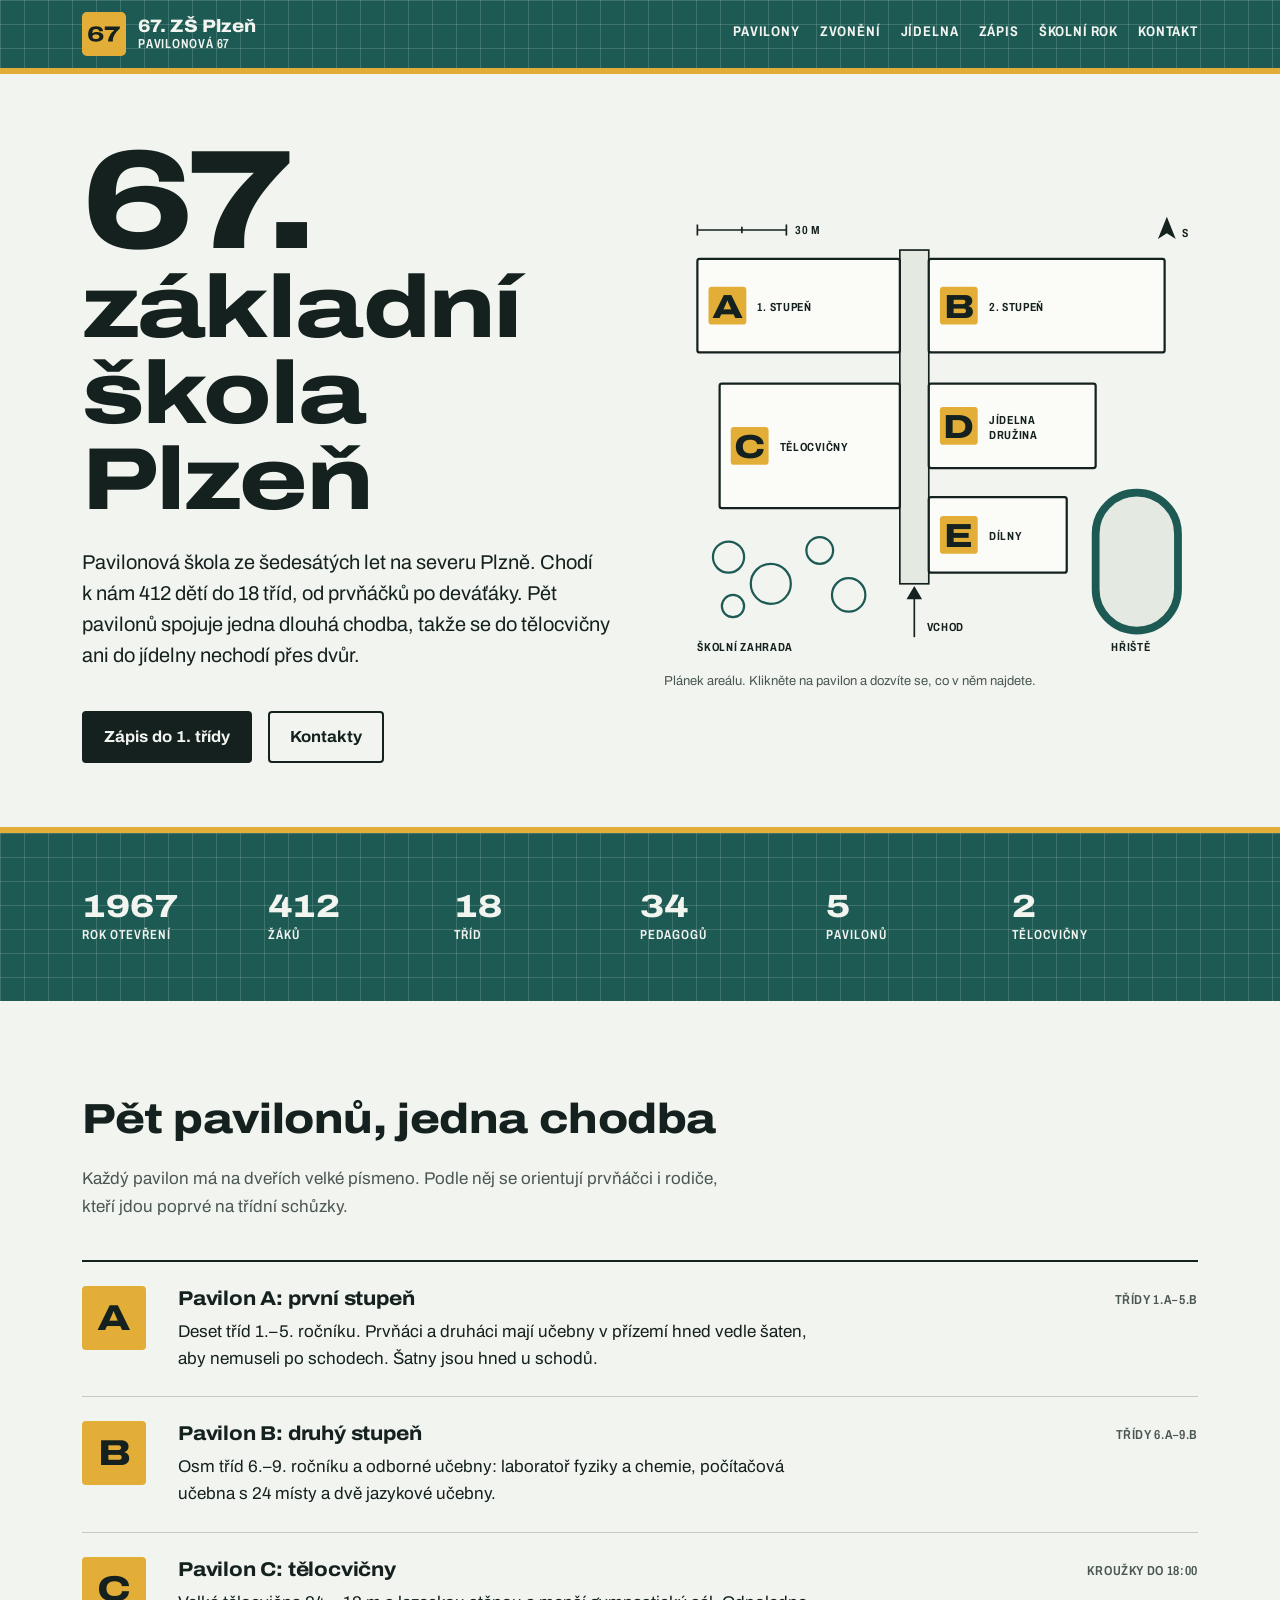
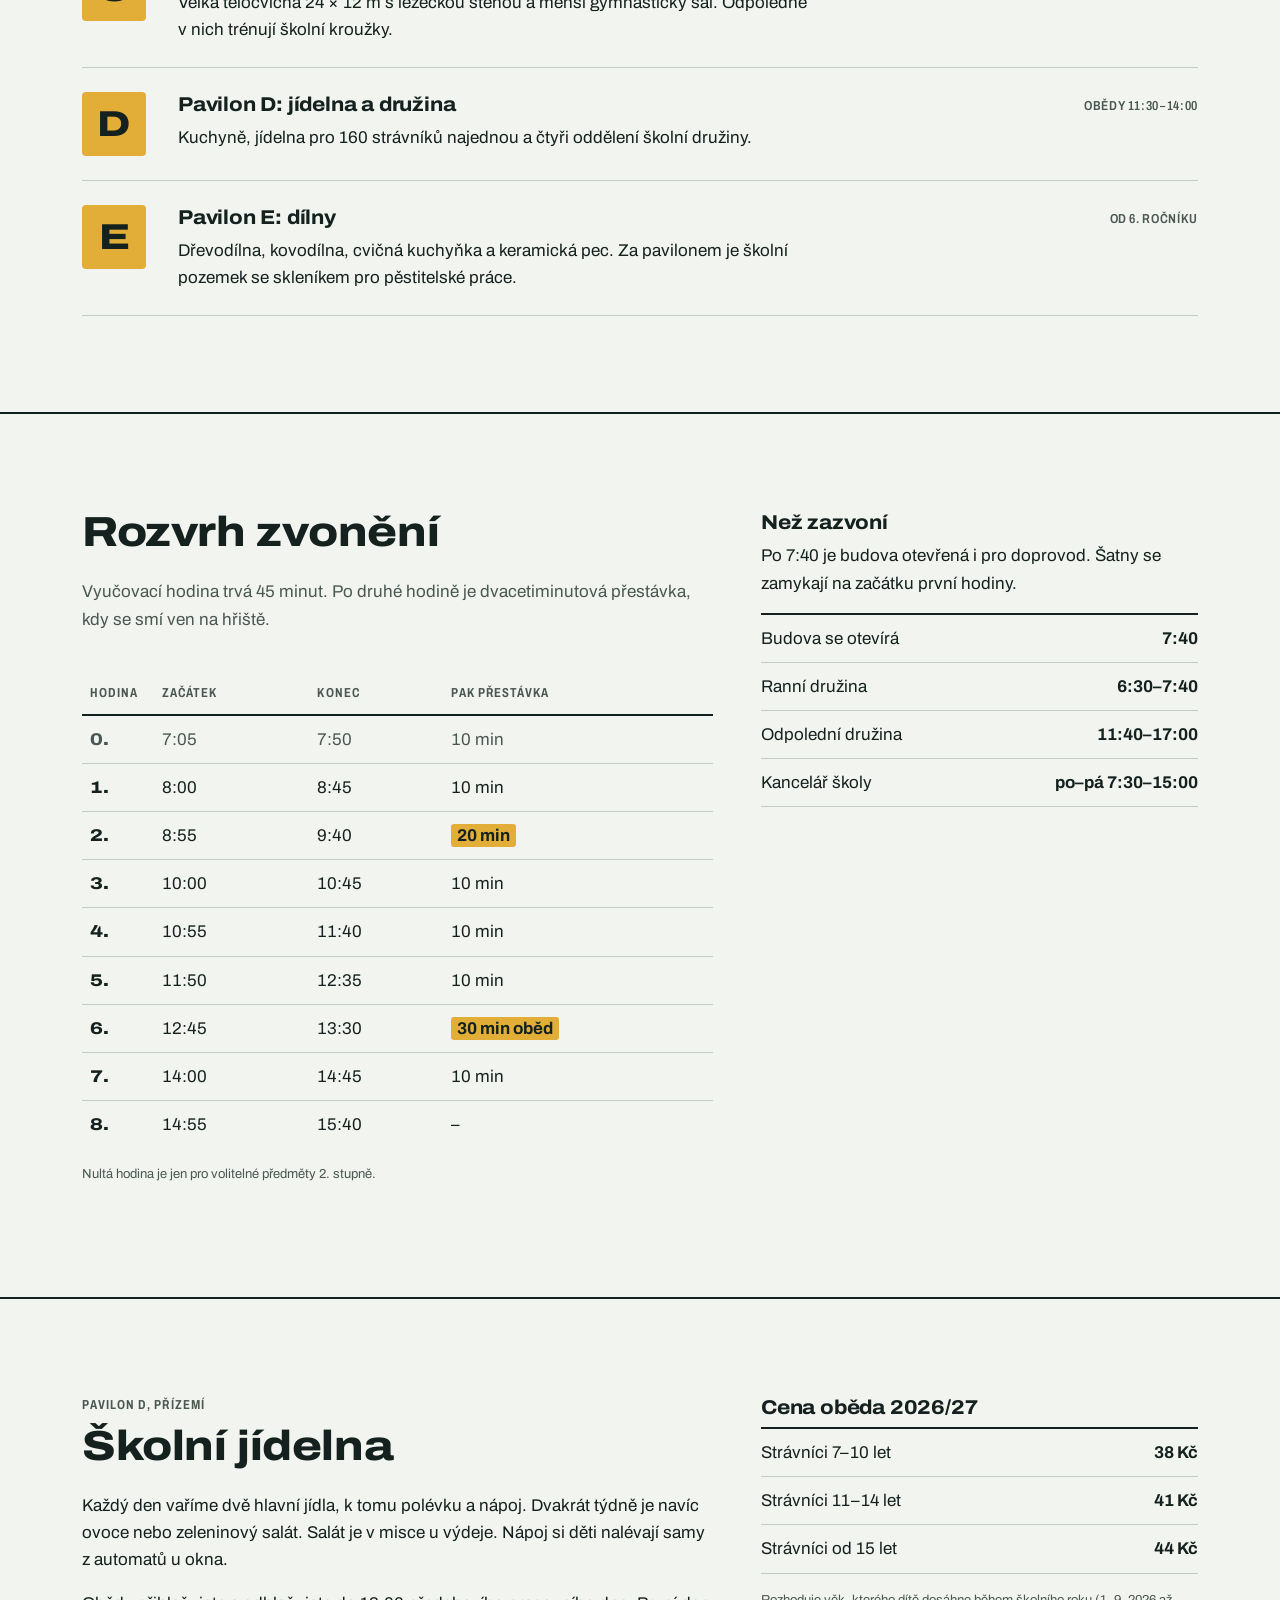
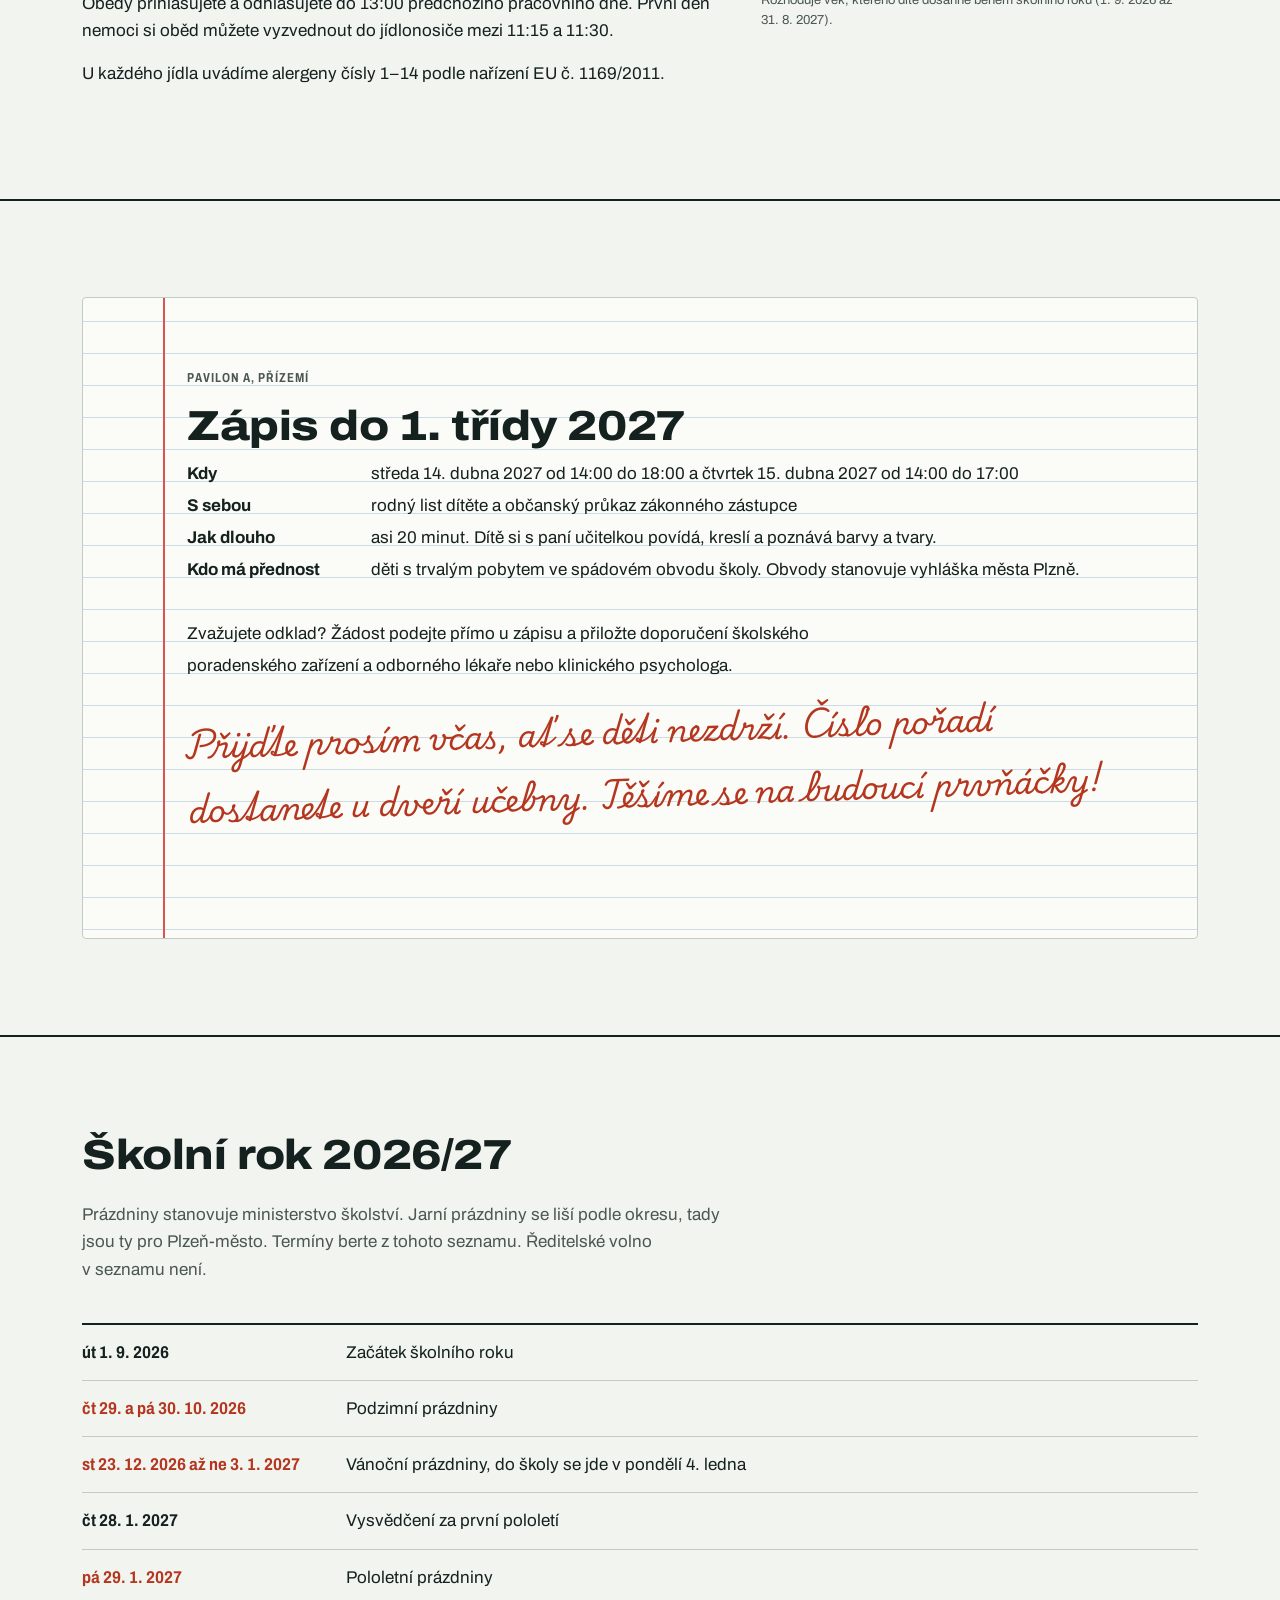
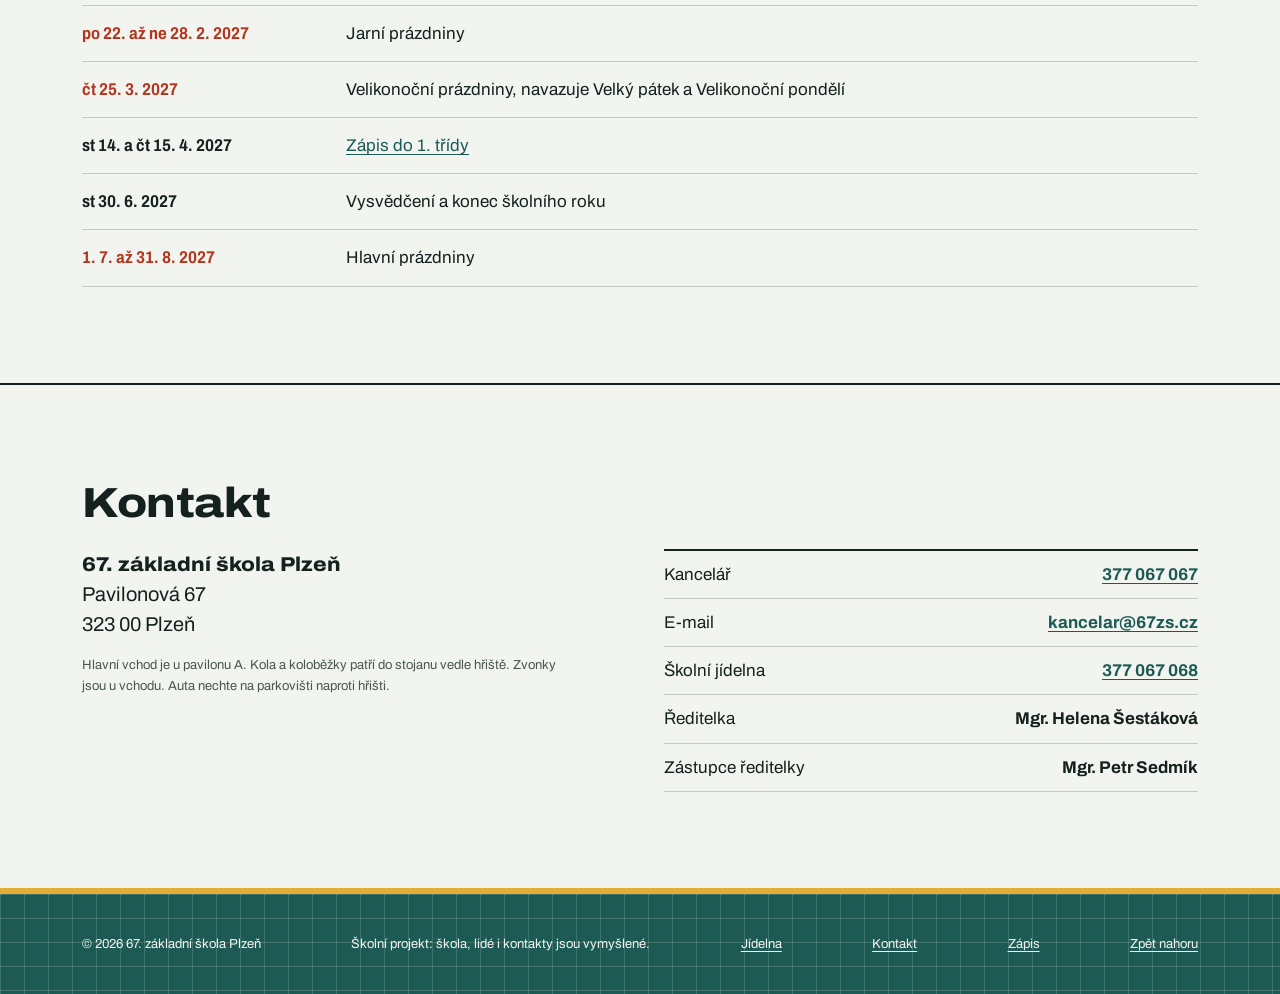
==== index.html @ c2b243a4 "Sdílení: obrázek je PNG Co-authored-by: Matyas <271166736+matyasnoll10-svg@users.noreply.github.com>" ====
<!doctype html>
<html lang="cs">
<head>
  <meta charset="utf-8">
  <meta name="viewport" content="width=device-width, initial-scale=1">
  <title>67. základní škola Plzeň – zápis, jídelna, rozvrh zvonění</title>
  <meta name="description" content="Pavilonová základní škola na severu Plzně pro 1.–9. ročník. Zápis do 1. třídy 14. a 15. 4. 2027, rozvrh zvonění, ceny obědů, prázdniny a kontakty.">
  <meta name="author" content="67. ZŠ Plzeň">
  <meta name="referrer" content="strict-origin-when-cross-origin">
  <link rel="canonical" href="https://kojdad-alt.github.io/67ZakladniSkola/">
  <link rel="sitemap" type="application/xml" title="Sitemap" href="sitemap.xml">

  <meta name="theme-color" content="#f2f4f0" media="(prefers-color-scheme: light)">
  <meta name="theme-color" content="#15211d" media="(prefers-color-scheme: dark)">
  <meta name="color-scheme" content="light dark">
  <link rel="icon" href="img/favicon.svg" type="image/svg+xml">
  <link rel="icon" href="img/favicon-32.png" type="image/png" sizes="32x32">
  <link rel="apple-touch-icon" href="img/apple-touch-icon.png">

  <meta property="og:type" content="website">
  <meta property="og:locale" content="cs_CZ">
  <meta property="og:site_name" content="67. ZŠ Plzeň">
  <meta property="og:title" content="67. základní škola Plzeň">
  <meta property="og:description" content="Pavilonová škola z roku 1967 pro 1.–9. ročník. Zápis do 1. třídy, rozvrh zvonění, jídelna a kontakty.">
  <meta property="og:url" content="https://kojdad-alt.github.io/67ZakladniSkola/">
  <meta property="og:image" content="https://kojdad-alt.github.io/67ZakladniSkola/img/og.png">
  <meta property="og:image:type" content="image/png">
  <meta property="og:image:width" content="1200">
  <meta property="og:image:height" content="630">
  <meta property="og:image:alt" content="Nápis 67. základní škola Plzeň nad zeleným soklem s obkladem">
  <meta name="twitter:card" content="summary_large_image">
  <meta name="twitter:image" content="https://kojdad-alt.github.io/67ZakladniSkola/img/og.png">
  <meta name="twitter:title" content="67. základní škola Plzeň">
  <meta name="twitter:description" content="Pavilonová škola z roku 1967 pro 1.–9. ročník. Zápis do 1. třídy, rozvrh zvonění, jídelna a kontakty.">

  <link rel="preload" href="fonty/archivo-cz.woff2" as="font" type="font/woff2" crossorigin>
  <link rel="stylesheet" href="vendor/bootstrap-5.3.8/bootstrap.min.css">
  <link rel="stylesheet" href="css/styl.css">

  <script type="application/ld+json">
  {
    "@context": "https://schema.org",
    "@graph": [
      {
        "@type": "ElementarySchool",
        "@id": "https://kojdad-alt.github.io/67ZakladniSkola/#skola",
        "name": "67. základní škola Plzeň",
        "alternateName": "67. ZŠ Plzeň",
        "url": "https://kojdad-alt.github.io/67ZakladniSkola/",
        "logo": "https://kojdad-alt.github.io/67ZakladniSkola/img/logo-512.png",
        "image": "https://kojdad-alt.github.io/67ZakladniSkola/img/og.png",
        "foundingDate": "1967",
        "telephone": "+420377067067",
        "email": "kancelar@67zs.cz",
        "address": {
          "@type": "PostalAddress",
          "streetAddress": "Pavilonová 67",
          "postalCode": "323 00",
          "addressLocality": "Plzeň",
          "addressCountry": "CZ"
        },
        "openingHoursSpecification": [
          {
            "@type": "OpeningHoursSpecification",
            "dayOfWeek": ["Monday", "Tuesday", "Wednesday", "Thursday", "Friday"],
            "opens": "07:30",
            "closes": "15:00"
          }
        ]
      },
      {
        "@type": "WebSite",
        "@id": "https://kojdad-alt.github.io/67ZakladniSkola/#web",
        "url": "https://kojdad-alt.github.io/67ZakladniSkola/",
        "name": "67. ZŠ Plzeň",
        "inLanguage": "cs",
        "publisher": { "@id": "https://kojdad-alt.github.io/67ZakladniSkola/#skola" }
      },
      {
        "@type": "WebPage",
        "@id": "https://kojdad-alt.github.io/67ZakladniSkola/#stranka",
        "url": "https://kojdad-alt.github.io/67ZakladniSkola/",
        "name": "67. základní škola Plzeň – zápis, jídelna, rozvrh zvonění",
        "inLanguage": "cs",
        "dateModified": "2026-11-08",
        "isPartOf": { "@id": "https://kojdad-alt.github.io/67ZakladniSkola/#web" },
        "about": { "@id": "https://kojdad-alt.github.io/67ZakladniSkola/#skola" },
        "breadcrumb": {
          "@type": "BreadcrumbList",
          "itemListElement": [
            { "@type": "ListItem", "position": 1, "name": "Úvod", "item": "https://kojdad-alt.github.io/67ZakladniSkola/" }
          ]
        }
      },
      {
        "@type": "Event",
        "name": "Zápis do 1. třídy 2027",
        "startDate": "2027-04-14T14:00:00+02:00",
        "endDate": "2027-04-15T17:00:00+02:00",
        "eventStatus": "https://schema.org/EventScheduled",
        "eventAttendanceMode": "https://schema.org/OfflineEventAttendanceMode",
        "description": "Zápis dětí do 1. třídy pro školní rok 2027/28. S sebou rodný list dítěte a občanský průkaz zákonného zástupce.",
        "location": { "@id": "https://kojdad-alt.github.io/67ZakladniSkola/#skola" },
        "organizer": { "@id": "https://kojdad-alt.github.io/67ZakladniSkola/#skola" }
      }
    ]
  }
  </script>
</head>
<body id="nahoru">
  <a class="visually-hidden-focusable preskocit" href="#obsah">Přeskočit na obsah</a>

  <header class="hlavicka">
    <div class="container d-flex flex-wrap align-items-center justify-content-between gap-3">
      <a class="znacka" href="./">
        <svg width="44" height="44" viewBox="0 0 64 64" aria-hidden="true">
          <rect class="znacka-dlazdice" width="64" height="64" rx="7"/>
          <path class="znacka-cislo" d="M20.23 43.23Q17.49 43.23 15.4 42.6Q13.32 41.97 11.9 40.69Q10.48 39.41 9.74 37.38Q9 35.34 9 32.57Q9 29.38 9.74 27.14Q10.48 24.9 11.92 23.5Q13.35 22.09 15.47 21.43Q17.58 20.77 20.33 20.77Q23.45 20.77 25.71 21.6Q27.96 22.44 29.21 24.05Q30.45 25.66 30.45 27.96H24.81Q24.81 26.86 24.24 26.13Q23.67 25.41 22.68 25.06Q21.68 24.71 20.36 24.71Q18.31 24.71 17.16 25.44Q16 26.16 15.55 27.57Q15.09 28.97 15.09 31.05Q16 30.23 17.16 29.76Q18.31 29.29 19.54 29.1Q20.77 28.91 21.81 28.91Q24.52 28.91 26.65 29.71Q28.78 30.52 30 32.03Q31.21 33.55 31.21 35.69Q31.21 38.09 29.84 39.78Q28.47 41.47 25.99 42.35Q23.51 43.23 20.23 43.23ZM20.2 39.29Q21.78 39.29 22.9 38.88Q24.02 38.47 24.62 37.71Q25.22 36.95 25.22 35.88Q25.22 34.84 24.63 34.1Q24.05 33.36 22.95 32.95Q21.84 32.54 20.23 32.54Q18.69 32.54 17.55 32.95Q16.41 33.36 15.81 34.11Q15.22 34.87 15.22 35.91Q15.22 36.95 15.81 37.71Q16.41 38.47 17.53 38.88Q18.65 39.29 20.2 39.29ZM37.96 42.85Q37.96 40.39 38.7 38.1Q39.45 35.82 40.71 33.69Q41.97 31.56 43.61 29.63Q45.25 27.71 47.05 26.01H33.14V21.15H55V23.83Q53.52 25.28 52.03 26.87Q50.55 28.47 49.26 30.15Q47.96 31.84 46.97 33.64Q45.98 35.44 45.42 37.3Q44.87 39.16 44.87 41.09V42.85Z"/>
        </svg>
        <span>67. ZŠ Plzeň<small>Pavilonová 67</small></span>
      </a>
      <nav aria-label="Hlavní menu" class="mw-100">
        <ul class="menu">
          <li><a href="#pavilony">Pavilony</a></li>
          <li><a href="#zvoneni">Zvonění</a></li>
          <li><a href="#jidelna">Jídelna</a></li>
          <li><a href="#zapis">Zápis</a></li>
          <li><a href="#skolni-rok">Školní rok</a></li>
          <li><a href="#kontakt">Kontakt</a></li>
        </ul>
      </nav>
    </div>
  </header>

  <main id="obsah">
    <section class="uvod" aria-labelledby="nadpis">
      <div class="container">
        <div class="row gx-4 gx-sm-5 gy-5 align-items-center">
          <div class="col-lg-6">
            <h1 id="nadpis"><span class="cislo-skoly">67.</span> základní škola Plzeň</h1>
            <p class="perex">Pavilonová škola ze šedesátých let na&nbsp;severu Plzně. Chodí k&nbsp;nám 412&nbsp;dětí do&nbsp;18&nbsp;tříd, od&nbsp;prvňáčků po&nbsp;deváťáky. Pět pavilonů spojuje jedna dlouhá chodba, takže se do&nbsp;tělocvičny ani do&nbsp;jídelny nechodí přes dvůr.</p>
            <div class="d-flex flex-wrap gap-3">
              <a class="btn tlacitko" href="#zapis">Zápis do&nbsp;1.&nbsp;třídy</a>
              <a class="btn tlacitko tlacitko-obrys" href="#kontakt">Kontakty</a>
            </div>
          </div>

          <div class="col-lg-6">
            <figure class="plan">
              <svg viewBox="0 0 480 400" aria-labelledby="plan-titulek plan-popis">
                <title id="plan-titulek">Plánek areálu 67. ZŠ Plzeň</title>
                <desc id="plan-popis">Pět pavilonů A&nbsp;až E napojených na&nbsp;společnou chodbu, hlavní vchod dole, vpravo hřiště s&nbsp;oválem, vlevo dole školní zahrada.</desc>

                <!-- měřítko a sever -->
                <path class="cara" d="M30 18 H110 M30 13 V23 M70 15 V21 M110 13 V23"/>
                <text class="popisek" x="118" y="22">30 m</text>
                <path class="sipka" d="M452 6 L460 26 L452 21 L444 26 Z"/>
                <text class="popisek" x="466" y="24">S</text>

                <!-- spojovací chodba -->
                <rect class="chodba" x="212" y="36" width="26" height="300"/>

                <a class="pavilon" href="#pavilon-a" aria-label="Pavilon A: první stupeň">
                  <rect class="budova" x="30" y="44" width="182" height="84" rx="2"/>
                  <rect class="plan-cedulka" x="40" y="69" width="34" height="34" rx="3"/>
                  <text class="pismeno" x="57" y="97" text-anchor="middle">A</text>
                  <text class="popisek" x="84" y="91">1. stupeň</text>
                </a>
                <a class="pavilon" href="#pavilon-b" aria-label="Pavilon B: druhý stupeň">
                  <rect class="budova" x="238" y="44" width="212" height="84" rx="2"/>
                  <rect class="plan-cedulka" x="248" y="69" width="34" height="34" rx="3"/>
                  <text class="pismeno" x="265" y="97" text-anchor="middle">B</text>
                  <text class="popisek" x="292" y="91">2. stupeň</text>
                </a>
                <a class="pavilon" href="#pavilon-c" aria-label="Pavilon C: tělocvičny">
                  <rect class="budova" x="50" y="156" width="162" height="112" rx="2"/>
                  <rect class="plan-cedulka" x="60" y="195" width="34" height="34" rx="3"/>
                  <text class="pismeno" x="77" y="223" text-anchor="middle">C</text>
                  <text class="popisek" x="104" y="217">tělocvičny</text>
                </a>
                <a class="pavilon" href="#pavilon-d" aria-label="Pavilon D: jídelna a družina">
                  <rect class="budova" x="238" y="156" width="150" height="76" rx="2"/>
                  <rect class="plan-cedulka" x="248" y="177" width="34" height="34" rx="3"/>
                  <text class="pismeno" x="265" y="205" text-anchor="middle">D</text>
                  <text class="popisek" x="292" y="192">jídelna</text>
                  <text class="popisek" x="292" y="206">družina</text>
                </a>
                <a class="pavilon" href="#pavilon-e" aria-label="Pavilon E: dílny">
                  <rect class="budova" x="238" y="258" width="124" height="68" rx="2"/>
                  <rect class="plan-cedulka" x="248" y="275" width="34" height="34" rx="3"/>
                  <text class="pismeno" x="265" y="303" text-anchor="middle">E</text>
                  <text class="popisek" x="292" y="297">dílny</text>
                </a>

                <!-- hlavní vchod -->
                <path class="cara" d="M225 384 V346"/>
                <path class="sipka" d="M225 338 L232 350 L218 350 Z"/>
                <text class="popisek" x="236" y="378">vchod</text>

                <!-- hřiště s oválem -->
                <rect class="travnik" x="388" y="254" width="74" height="124" rx="37"/>
                <rect class="draha" x="388" y="254" width="74" height="124" rx="37"/>
                <text class="popisek" x="402" y="396">hřiště</text>

                <!-- zahrada -->
                <circle class="strom" cx="58" cy="312" r="14"/>
                <circle class="strom" cx="96" cy="336" r="18"/>
                <circle class="strom" cx="140" cy="306" r="12"/>
                <circle class="strom" cx="166" cy="346" r="15"/>
                <circle class="strom" cx="62" cy="356" r="10"/>
                <text class="popisek" x="30" y="396">školní zahrada</text>
              </svg>
              <figcaption>Plánek areálu. Klikněte na&nbsp;pavilon a&nbsp;dozvíte se, co v&nbsp;něm najdete.</figcaption>
            </figure>
          </div>
        </div>
      </div>
    </section>

    <section class="sokl" aria-label="Škola v číslech">
      <div class="container">
        <dl class="fakta row row-cols-2 row-cols-md-3 row-cols-xl-6 g-0">
          <div class="col fakt"><dt>rok otevření</dt><dd>1967</dd></div>
          <div class="col fakt"><dt>žáků</dt><dd>412</dd></div>
          <div class="col fakt"><dt>tříd</dt><dd>18</dd></div>
          <div class="col fakt"><dt>pedagogů</dt><dd>34</dd></div>
          <div class="col fakt"><dt>pavilonů</dt><dd>5</dd></div>
          <div class="col fakt"><dt>tělocvičny</dt><dd>2</dd></div>
        </dl>
      </div>
    </section>

    <section class="oddil" id="pavilony" aria-labelledby="nadpis-pavilony">
      <div class="container">
        <h2 id="nadpis-pavilony">Pět pavilonů, jedna chodba</h2>
        <p class="oddil-uvod">Každý pavilon má na&nbsp;dveřích velké písmeno. Podle něj se orientují prvňáčci i&nbsp;rodiče, kteří jdou poprvé na&nbsp;třídní schůzky.</p>

        <ol class="pavilony">
          <li class="pavilon-radek" id="pavilon-a">
            <span class="cedulka" aria-hidden="true">A</span>
            <div>
              <h3>Pavilon A: první stupeň</h3>
              <p>Deset tříd 1.–5.&nbsp;ročníku. Prvňáci a&nbsp;druháci mají učebny v&nbsp;přízemí hned vedle šaten, aby nemuseli po&nbsp;schodech. Šatny jsou hned u&nbsp;schodů.</p>
            </div>
            <span class="pavilon-meta">Třídy 1.A–5.B</span>
          </li>
          <li class="pavilon-radek" id="pavilon-b">
            <span class="cedulka" aria-hidden="true">B</span>
            <div>
              <h3>Pavilon B: druhý stupeň</h3>
              <p>Osm tříd 6.–9.&nbsp;ročníku a&nbsp;odborné učebny: laboratoř fyziky a&nbsp;chemie, počítačová učebna s&nbsp;24&nbsp;místy a&nbsp;dvě jazykové učebny.</p>
            </div>
            <span class="pavilon-meta">Třídy 6.A–9.B</span>
          </li>
          <li class="pavilon-radek" id="pavilon-c">
            <span class="cedulka" aria-hidden="true">C</span>
            <div>
              <h3>Pavilon C: tělocvičny</h3>
              <p>Velká tělocvična 24&nbsp;×&nbsp;12&nbsp;m s&nbsp;lezeckou stěnou a&nbsp;menší gymnastický sál. Odpoledne v&nbsp;nich trénují školní kroužky.</p>
            </div>
            <span class="pavilon-meta">Kroužky do&nbsp;18:00</span>
          </li>
          <li class="pavilon-radek" id="pavilon-d">
            <span class="cedulka" aria-hidden="true">D</span>
            <div>
              <h3>Pavilon D: jídelna a&nbsp;družina</h3>
              <p>Kuchyně, jídelna pro 160&nbsp;strávníků najednou a&nbsp;čtyři oddělení školní družiny.</p>
            </div>
            <span class="pavilon-meta">Obědy 11:30–14:00</span>
          </li>
          <li class="pavilon-radek" id="pavilon-e">
            <span class="cedulka" aria-hidden="true">E</span>
            <div>
              <h3>Pavilon E: dílny</h3>
              <p>Dřevodílna, kovodílna, cvičná kuchyňka a&nbsp;keramická pec. Za&nbsp;pavilonem je školní pozemek se skleníkem pro pěstitelské práce.</p>
            </div>
            <span class="pavilon-meta">Od 6.&nbsp;ročníku</span>
          </li>
        </ol>
      </div>
    </section>

    <section class="oddil" id="zvoneni" aria-labelledby="nadpis-zvoneni">
      <div class="container">
        <div class="row gx-4 gx-sm-5 gy-5">
          <div class="col-lg-7">
            <h2 id="nadpis-zvoneni">Rozvrh zvonění</h2>
            <p class="oddil-uvod">Vyučovací hodina trvá 45&nbsp;minut. Po&nbsp;druhé hodině je dvacetiminutová přestávka, kdy se smí ven na&nbsp;hřiště.</p>
            <div class="tabulka-obal">
              <table class="table rozvrh">
                <caption class="visually-hidden">Začátky a&nbsp;konce vyučovacích hodin a&nbsp;délka přestávek</caption>
                <thead>
                  <tr>
                    <th scope="col">Hodina</th>
                    <th scope="col">Začátek</th>
                    <th scope="col">Konec</th>
                    <th scope="col">Pak přestávka</th>
                  </tr>
                </thead>
                <tbody>
                  <tr class="nulta"><th scope="row">0.</th><td>7:05</td><td>7:50</td><td>10&nbsp;min</td></tr>
                  <tr><th scope="row">1.</th><td>8:00</td><td>8:45</td><td>10&nbsp;min</td></tr>
                  <tr><th scope="row">2.</th><td>8:55</td><td>9:40</td><td class="dlouha"><span>20&nbsp;min</span></td></tr>
                  <tr><th scope="row">3.</th><td>10:00</td><td>10:45</td><td>10&nbsp;min</td></tr>
                  <tr><th scope="row">4.</th><td>10:55</td><td>11:40</td><td>10&nbsp;min</td></tr>
                  <tr><th scope="row">5.</th><td>11:50</td><td>12:35</td><td>10&nbsp;min</td></tr>
                  <tr><th scope="row">6.</th><td>12:45</td><td>13:30</td><td class="dlouha"><span>30&nbsp;min oběd</span></td></tr>
                  <tr><th scope="row">7.</th><td>14:00</td><td>14:45</td><td>10&nbsp;min</td></tr>
                  <tr><th scope="row">8.</th><td>14:55</td><td>15:40</td><td>–</td></tr>
                </tbody>
              </table>
            </div>
            <p class="poznamka">Nultá hodina je jen pro volitelné předměty 2.&nbsp;stupně.</p>
          </div>

          <div class="col-lg-5">
            <h3>Než zazvoní</h3>
            <p>Po&nbsp;7:40 je budova otevřená i&nbsp;pro doprovod. Šatny se zamykají na&nbsp;začátku první hodiny.</p>
            <dl class="udaje">
              <div><dt>Budova se otevírá</dt><dd>7:40</dd></div>
              <div><dt>Ranní družina</dt><dd>6:30–7:40</dd></div>
              <div><dt>Odpolední družina</dt><dd>11:40–17:00</dd></div>
              <div><dt>Kancelář školy</dt><dd>po–pá 7:30–15:00</dd></div>
            </dl>
          </div>
        </div>
      </div>
    </section>

    <section class="oddil" id="jidelna" aria-labelledby="nadpis-jidelna">
      <div class="container">
        <div class="row gx-4 gx-sm-5 gy-5">
          <div class="col-lg-7">
            <span class="stitek">Pavilon D, přízemí</span>
            <h2 id="nadpis-jidelna">Školní jídelna</h2>
            <p>Každý den vaříme dvě hlavní jídla, k&nbsp;tomu polévku a&nbsp;nápoj. Dvakrát týdně je navíc ovoce nebo zeleninový salát. Salát je v&nbsp;misce u&nbsp;výdeje. Nápoj si děti nalévají samy z&nbsp;automatů u&nbsp;okna.</p>
            <p>Obědy přihlašujete a&nbsp;odhlašujete do&nbsp;13:00 předchozího pracovního dne. První den nemoci si oběd můžete vyzvednout do&nbsp;jídlonosiče mezi 11:15 a&nbsp;11:30.</p>
            <p>U&nbsp;každého jídla uvádíme alergeny čísly 1–14 podle nařízení EU č.&nbsp;1169/2011.</p>
          </div>

          <div class="col-lg-5">
            <h3>Cena oběda 2026/27</h3>
            <dl class="udaje">
              <div><dt>Strávníci 7–10&nbsp;let</dt><dd>38&nbsp;Kč</dd></div>
              <div><dt>Strávníci 11–14&nbsp;let</dt><dd>41&nbsp;Kč</dd></div>
              <div><dt>Strávníci od&nbsp;15&nbsp;let</dt><dd>44&nbsp;Kč</dd></div>
            </dl>
            <p class="poznamka">Rozhoduje věk, kterého dítě dosáhne během školního roku (1.&nbsp;9.&nbsp;2026 až 31.&nbsp;8.&nbsp;2027).</p>
          </div>
        </div>
      </div>
    </section>

    <section class="oddil" id="zapis" aria-labelledby="nadpis-zapis">
      <div class="container">
        <div class="sesit">
          <span class="stitek">Pavilon A, přízemí</span>
          <h2 id="nadpis-zapis">Zápis do&nbsp;1.&nbsp;třídy 2027</h2>
          <dl>
            <div><dt>Kdy</dt><dd>středa 14.&nbsp;dubna 2027 od&nbsp;14:00 do&nbsp;18:00 a&nbsp;čtvrtek 15.&nbsp;dubna 2027 od&nbsp;14:00 do&nbsp;17:00</dd></div>
            <div><dt>S&nbsp;sebou</dt><dd>rodný list dítěte a&nbsp;občanský průkaz zákonného zástupce</dd></div>
            <div><dt>Jak dlouho</dt><dd>asi 20&nbsp;minut. Dítě si s&nbsp;paní učitelkou povídá, kreslí a&nbsp;poznává barvy a&nbsp;tvary.</dd></div>
            <div><dt>Kdo má přednost</dt><dd>děti s&nbsp;trvalým pobytem ve&nbsp;spádovém obvodu školy. Obvody stanovuje vyhláška města Plzně.</dd></div>
          </dl>
          <p>Zvažujete odklad? Žádost podejte přímo u&nbsp;zápisu a&nbsp;přiložte doporučení školského poradenského zařízení a&nbsp;odborného lékaře nebo klinického psychologa.</p>
          <p class="vzkaz">Přijďte prosím včas, ať se děti nezdrží. Číslo pořadí dostanete u&nbsp;dveří učebny. Těšíme se na&nbsp;budoucí prvňáčky!</p>
        </div>
      </div>
    </section>

    <section class="oddil" id="skolni-rok" aria-labelledby="nadpis-rok">
      <div class="container">
        <h2 id="nadpis-rok">Školní rok 2026/27</h2>
        <p class="oddil-uvod">Prázdniny stanovuje ministerstvo školství. Jarní prázdniny se liší podle okresu, tady jsou ty pro Plzeň-město. Termíny berte z&nbsp;tohoto seznamu. Ředitelské volno v&nbsp;seznamu není.</p>
        <ol class="kalendar">
          <li><time datetime="2026-09-01">út 1.&nbsp;9.&nbsp;2026</time><span>Začátek školního roku</span></li>
          <li class="prazdniny"><time datetime="2026-10-29">čt 29. a&nbsp;pá 30.&nbsp;10.&nbsp;2026</time><span>Podzimní prázdniny</span></li>
          <li class="prazdniny"><time datetime="2026-12-23">st 23.&nbsp;12.&nbsp;2026 až ne 3.&nbsp;1.&nbsp;2027</time><span>Vánoční prázdniny, do&nbsp;školy se jde v&nbsp;pondělí 4.&nbsp;ledna</span></li>
          <li><time datetime="2027-01-28">čt 28.&nbsp;1.&nbsp;2027</time><span>Vysvědčení za&nbsp;první pololetí</span></li>
          <li class="prazdniny"><time datetime="2027-01-29">pá 29.&nbsp;1.&nbsp;2027</time><span>Pololetní prázdniny</span></li>
          <li class="prazdniny"><time datetime="2027-02-22">po 22. až ne 28.&nbsp;2.&nbsp;2027</time><span>Jarní prázdniny</span></li>
          <li class="prazdniny"><time datetime="2027-03-25">čt 25.&nbsp;3.&nbsp;2027</time><span>Velikonoční prázdniny, navazuje Velký pátek a&nbsp;Velikonoční pondělí</span></li>
          <li><time datetime="2027-04-14">st 14. a&nbsp;čt 15.&nbsp;4.&nbsp;2027</time><span><a href="#zapis">Zápis do&nbsp;1.&nbsp;třídy</a></span></li>
          <li><time datetime="2027-06-30">st 30.&nbsp;6.&nbsp;2027</time><span>Vysvědčení a&nbsp;konec školního roku</span></li>
          <li class="prazdniny"><time datetime="2027-07-01">1.&nbsp;7. až 31.&nbsp;8.&nbsp;2027</time><span>Hlavní prázdniny</span></li>
        </ol>
      </div>
    </section>

    <section class="oddil" id="kontakt" aria-labelledby="nadpis-kontakt">
      <div class="container">
        <h2 id="nadpis-kontakt">Kontakt</h2>
        <div class="row gx-4 gx-sm-5 gy-5">
          <div class="col-md-6">
            <address class="adresa">
              <strong>67. základní škola Plzeň</strong>
              Pavilonová 67<br>
              323&nbsp;00 Plzeň
            </address>
            <p class="poznamka">Hlavní vchod je u&nbsp;pavilonu A. Kola a&nbsp;koloběžky patří do&nbsp;stojanu vedle hřiště. Zvonky jsou u&nbsp;vchodu. Auta nechte na&nbsp;parkovišti naproti hřišti.</p>
          </div>
          <div class="col-md-6">
            <dl class="udaje">
              <div><dt>Kancelář</dt><dd><a href="tel:+420377067067">377&nbsp;067&nbsp;067</a></dd></div>
              <div><dt>E-mail</dt><dd><a href="mailto:kancelar@67zs.cz">kancelar@67zs.cz</a></dd></div>
              <div><dt>Školní jídelna</dt><dd><a href="tel:+420377067068">377&nbsp;067&nbsp;068</a></dd></div>
              <div><dt>Ředitelka</dt><dd>Mgr. Helena Šestáková</dd></div>
              <div><dt>Zástupce ředitelky</dt><dd>Mgr. Petr Sedmík</dd></div>
            </dl>
          </div>
        </div>
      </div>
    </section>
  </main>

  <footer class="sokl">
    <div class="container pata d-flex flex-wrap justify-content-between gap-3">
      <p>© 2026 67. základní škola Plzeň</p>
      <p>Školní projekt: škola, lidé i&nbsp;kontakty jsou vymyšlené.</p>
      <p><a href="#jidelna">Jídelna</a></p>
      <p><a href="#kontakt">Kontakt</a></p>
      <p><a href="#zapis">Zápis</a></p>
      <p><a href="#nahoru">Zpět nahoru</a></p>
    </div>
  </footer>
</body>
</html>
---- css/styl.css ----
/*
 * 67. základní škola Plzeň – vlastní vzhled nad Bootstrapem 5.3.8
 *
 * Nápad: pavilonová škola z roku 1967. Světlé téma je chodba
 * (bílá zeď, zelený olejový sokl s obkladem, hořčicové cedulky na dveřích),
 * tmavé téma je školní tabule. Červená = propiska paní učitelky.
 * Barvy a písma se mění JEN tady v :root (tokeny), komponenty je jen používají.
 */

@font-face {
  font-family: "Archivo 67";
  src: url("../fonty/archivo-cz.woff2") format("woff2");
  font-weight: 400 800;
  font-stretch: 75% 125%;
  font-display: swap;
}

@font-face {
  font-family: "Playwrite CZ";
  src: url("../fonty/playwrite-cz.woff2") format("woff2");
  font-weight: 400;
  font-display: swap;
}

/* ---------- tokeny ---------- */

:root {
  color-scheme: light;

  --zed: #f2f4f0;          /* bílá zeď chodby */
  --zed-2: #e4e9e2;        /* o odstín tmavší plocha */
  --papir: #fbfbf7;        /* list sešitu */
  --papir-linka: #cddbe4;  /* modrošedé linky sešitu */
  --okraj: #d9534f;        /* červený okraj sešitu (jen ozdoba) */
  --inkoust: #14211e;      /* text */
  --inkoust-2: #4a5752;    /* tlumený text */
  --linka: #c3ccc4;        /* tenké čáry */
  --sokl: #1d5a54;         /* olejový nátěr spodní části zdi */
  --na-soklu: #f2f4f0;     /* text na soklu */
  --spara: rgb(242 244 240 / 0.16); /* spáry obkladu */
  --horcice: #e2ae38;      /* cedulky pavilonů */
  --na-horcici: #14211e;
  --propiska: #b5361f;     /* červená propiska */
  --odkaz: #1d5a54;
  --plan-pavilon: #fbfbf7;
  --plan-chodba: #e4e9e2;

  --pismo: "Archivo 67", "Archivo", "Helvetica Neue", Arial, sans-serif;
  --rucni: "Playwrite CZ", "Segoe Print", "Bradley Hand", cursive;

  /* typová škála */
  --t-maly: 0.8125rem;
  --t-text: 1.0625rem;
  --t-perex: 1.25rem;
  --t-h3: 1.25rem;
  --t-h2: clamp(1.75rem, 1.15rem + 2.2vw, 2.625rem);
  --t-h1: clamp(2.5rem, 1.2rem + 5.4vw, 5.5rem);

  /* rozestupy */
  --m1: 0.5rem;
  --m2: 1rem;
  --m3: 1.5rem;
  --m4: 2.5rem;
  --m5: 4rem;
  --m6: 6rem;

  /* napojení na Bootstrap */
  --bs-body-font-family: var(--pismo);
  --bs-body-font-size: var(--t-text);
  --bs-body-line-height: 1.6;
  --bs-body-bg: var(--zed);
  --bs-body-color: var(--inkoust);
  --bs-emphasis-color: var(--inkoust);
  --bs-secondary-color: var(--inkoust-2);
  --bs-heading-color: var(--inkoust);
  --bs-border-color: var(--linka);
  --bs-link-color: var(--odkaz);
  --bs-link-hover-color: var(--inkoust);
}

@media (prefers-color-scheme: dark) {
  :root {
    color-scheme: dark;

    --zed: #15211d;          /* tabule */
    --zed-2: #1c2b26;
    --papir: #1a2823;
    --papir-linka: #2e423b;
    --okraj: #b4473f;
    --inkoust: #ecf0e8;      /* křída */
    --inkoust-2: #afbcb5;
    --linka: #33463f;
    --sokl: #21574f;
    --na-soklu: #ecf0e8;
    --spara: rgb(236 240 232 / 0.1);
    --horcice: #e6b54a;
    --na-horcici: #14211e;
    --propiska: #ff8a6b;
    --odkaz: #8cd2c4;
    --plan-pavilon: #1a2823;
    --plan-chodba: #22332d;
  }
}

/* ---------- základ ---------- */

body {
  background: var(--zed);
  color: var(--inkoust);
  font-family: var(--pismo);
  font-stretch: 100%;
  font-variant-numeric: lining-nums;
}

h1, h2, h3 {
  font-family: var(--pismo);
  font-weight: 800;
  letter-spacing: -0.01em;
  line-height: 1.05;
  text-wrap: balance;
  color: var(--inkoust);
}

h2 {
  font-size: var(--t-h2);
  font-stretch: 115%;
  margin-bottom: var(--m3);
}

h3 {
  font-size: var(--t-h3);
  font-stretch: 110%;
  font-weight: 750;
  line-height: 1.2;
  margin-bottom: var(--m1);
}

p {
  max-width: 38em;
}

a {
  color: var(--odkaz);
  text-decoration-thickness: 1px;
  text-underline-offset: 0.2em;
}

a:hover {
  color: var(--inkoust);
  text-decoration-color: var(--horcice);
  text-decoration-thickness: 3px;
}

:focus-visible {
  outline: 3px solid var(--propiska);
  outline-offset: 3px;
}

.cisla {
  font-variant-numeric: tabular-nums lining-nums;
}

/* „Přeskočit na obsah“: Bootstrap ho jen odkryje (malý odkaz, který odsune hlavičku),
   při fokusu klávesnicí je z něj hořčicová cedulka nad hlavičkou */
.preskocit:focus {
  position: absolute;
  top: var(--m1);
  left: var(--m1);
  z-index: 30;
  padding: var(--m1) var(--m2);
  border-radius: 4px;
  background: var(--horcice);
  color: var(--na-horcici);
  font-weight: 700;
  text-decoration: none;
}

/* štítek: úzké verzálky jako na cedulce */
.stitek {
  display: block;
  font-size: var(--t-maly);
  font-stretch: 75%;
  font-weight: 650;
  letter-spacing: 0.08em;
  text-transform: uppercase;
  color: var(--inkoust-2);
  margin-bottom: var(--m1);
}

/* ---------- hlavička ---------- */

/* hlavička je natřená jako sokl (stejný obklad), aby nesplývala se zdí */
.hlavicka {
  background-color: var(--sokl);
  background-image:
    linear-gradient(var(--spara) 1px, transparent 1px),
    linear-gradient(90deg, var(--spara) 1px, transparent 1px);
  background-size: 24px 24px;
  color: var(--na-soklu);
  border-bottom: 6px solid var(--horcice);
  padding-block: 0.75rem;
}

@media (min-width: 768px) {
  .hlavicka {
    position: sticky;
    top: 0;
    z-index: 20;
  }
}

.znacka {
  display: inline-flex;
  align-items: center;
  gap: 0.75rem;
  color: var(--na-soklu);
  text-decoration: none;
  font-stretch: 110%;
  font-weight: 800;
  font-size: 1.125rem;
  line-height: 1.1;
}

.znacka:hover {
  color: var(--na-soklu);
}

.znacka-dlazdice {
  fill: var(--horcice);
}

.znacka-cislo {
  fill: var(--na-horcici);
}

.znacka small {
  display: block;
  font-size: var(--t-maly);
  font-stretch: 75%;
  font-weight: 600;
  letter-spacing: 0.06em;
  text-transform: uppercase;
  color: var(--na-soklu);
}

.menu {
  display: flex;
  flex-wrap: wrap;
  gap: 0 1.25rem;
  margin: 0;
  padding: 0;
  list-style: none;
}

.menu li {
  white-space: nowrap;
}

.menu a {
  display: inline-block;
  padding-block: 0.375rem;
  font-size: 0.875rem;
  font-stretch: 80%;
  font-weight: 650;
  letter-spacing: 0.06em;
  text-transform: uppercase;
  color: var(--na-soklu);
  text-decoration: none;
  border-bottom: 3px solid transparent;
}

.menu a:hover {
  border-bottom-color: var(--horcice);
}

/* ---------- úvod ---------- */

.uvod {
  padding-block: var(--m5);
}

.uvod h1 {
  font-size: var(--t-h1);
  font-stretch: 125%;
  line-height: 0.98;
  margin-bottom: var(--m3);
}

.uvod h1 .cislo-skoly {
  display: block;
  font-size: 1.6em;
  line-height: 0.9;
  letter-spacing: -0.03em;
}

.perex {
  font-size: var(--t-perex);
  line-height: 1.55;
  max-width: 30em;
  margin-bottom: var(--m4);
}

/* tlačítka: Bootstrap .btn s vlastními proměnnými */
.tlacitko {
  --bs-btn-padding-x: 1.25rem;
  --bs-btn-padding-y: 0.75rem;
  --bs-btn-font-family: var(--pismo);
  --bs-btn-font-size: 1rem;
  --bs-btn-font-weight: 700;
  --bs-btn-border-width: 2px;
  --bs-btn-border-radius: 4px;
  --bs-btn-color: var(--zed);
  --bs-btn-bg: var(--inkoust);
  --bs-btn-border-color: var(--inkoust);
  --bs-btn-hover-color: var(--zed);
  --bs-btn-hover-bg: var(--inkoust);
  --bs-btn-hover-border-color: var(--inkoust);
  --bs-btn-active-color: var(--zed);
  --bs-btn-active-bg: var(--inkoust);
  --bs-btn-active-border-color: var(--inkoust);
  font-stretch: 105%;
  transition: transform 0.12s ease-out, box-shadow 0.12s ease-out;
}

.tlacitko-obrys {
  --bs-btn-color: var(--inkoust);
  --bs-btn-bg: transparent;
  --bs-btn-hover-color: var(--inkoust);
  --bs-btn-hover-bg: var(--zed);
  --bs-btn-active-color: var(--inkoust);
  --bs-btn-active-bg: var(--zed);
}

/* při najetí tlačítko „vystoupí“ jako cedulka nad hořčicový stín */
.tlacitko:hover {
  transform: translate(-3px, -3px);
  box-shadow: 3px 3px 0 var(--horcice);
}

.tlacitko:active {
  transform: none;
  box-shadow: none;
}

.tlacitko:focus-visible {
  box-shadow: none;
  outline: 3px solid var(--propiska);
  outline-offset: 3px;
}

/* ---------- plánek areálu (SVG v úvodu) ---------- */

.plan {
  margin: 0;
}

.plan svg {
  display: block;
  width: 100%;
  height: auto;
}

.plan text {
  font-family: var(--pismo);
  fill: var(--inkoust);
}

.plan a {
  text-decoration: none;
}

.plan .budova {
  fill: var(--plan-pavilon);
  stroke: var(--inkoust);
  stroke-width: 2;
  transition: fill 0.12s ease-out;
}

.plan .plan-cedulka {
  fill: var(--horcice);
}

/* najetí myší i fokus klávesnicí pavilon stejně „rozsvítí“ */
.plan .pavilon:hover .budova,
.plan .pavilon:focus-visible .budova {
  fill: var(--horcice);
}

.plan .pavilon:hover text,
.plan .pavilon:focus-visible text {
  fill: var(--na-horcici);
}

.plan .pavilon:hover .plan-cedulka,
.plan .pavilon:focus-visible .plan-cedulka {
  fill: var(--inkoust);
}

.plan .pavilon:hover .pismeno,
.plan .pavilon:focus-visible .pismeno {
  fill: var(--zed);
}

.plan .pismeno {
  fill: var(--na-horcici);
}

.plan .pavilon:focus {
  outline: none;
}

.plan .pavilon:focus-visible .budova {
  stroke: var(--propiska);
  stroke-width: 4;
}

.plan .pismeno {
  font-size: 30px;
  font-stretch: 125%;
  font-weight: 800;
}

.plan .popisek {
  font-size: 10.5px;
  font-stretch: 78%;
  font-weight: 650;
  letter-spacing: 0.06em;
  text-transform: uppercase;
}

.plan .chodba {
  fill: var(--plan-chodba);
  stroke: var(--inkoust);
  stroke-width: 1.5;
}

.plan .draha {
  fill: none;
  stroke: var(--sokl);
  stroke-width: 7;
}

.plan .travnik {
  fill: var(--plan-chodba);
}

.plan .strom {
  fill: none;
  stroke: var(--sokl);
  stroke-width: 2;
}

.plan .cara {
  stroke: var(--inkoust);
  stroke-width: 1.5;
  fill: none;
}

.plan .sipka {
  fill: var(--inkoust);
}

.plan figcaption {
  margin-top: var(--m2);
  font-size: var(--t-maly);
  color: var(--inkoust-2);
}

/* ---------- sokl s obkladem ---------- */

.sokl {
  background-color: var(--sokl);
  background-image:
    linear-gradient(var(--spara) 1px, transparent 1px),
    linear-gradient(90deg, var(--spara) 1px, transparent 1px);
  background-size: 24px 24px;
  color: var(--na-soklu);
  border-top: 6px solid var(--horcice);
}

.fakta {
  margin: 0;
  padding-block: var(--m4);
}

.fakta div {
  padding-block: var(--m2);
}

.fakta dt {
  order: 2;
  font-size: var(--t-maly);
  font-stretch: 75%;
  font-weight: 600;
  letter-spacing: 0.08em;
  text-transform: uppercase;
}

.fakta dd {
  order: 1;
  margin: 0;
  font-size: 2rem;
  font-stretch: 120%;
  font-weight: 800;
  line-height: 1.1;
  font-variant-numeric: tabular-nums lining-nums;
}

.fakta .fakt {
  display: flex;
  flex-direction: column;
}

/* ---------- oddíly ---------- */

.oddil {
  padding-block: var(--m6);
  scroll-margin-top: 4.5rem;
}

.oddil + .oddil {
  border-top: 2px solid var(--inkoust);
}

.oddil-uvod {
  color: var(--inkoust-2);
  margin-bottom: var(--m4);
}

/* pavilony: řádky jako cedulky na dveřích */
.pavilony {
  margin: 0;
  padding: 0;
  list-style: none;
  border-top: 2px solid var(--inkoust);
}

.pavilon-radek {
  display: grid;
  grid-template-columns: 4rem 1fr;
  gap: var(--m1) var(--m3);
  align-items: start;
  padding-block: var(--m3);
  border-bottom: 1px solid var(--linka);
  scroll-margin-top: 5rem;
}

@media (min-width: 992px) {
  .pavilon-radek {
    grid-template-columns: 4.5rem minmax(0, 1fr) 14rem;
  }
}

.pavilon-radek:target {
  background: var(--zed-2);
  box-shadow: -1rem 0 0 var(--zed-2), 1rem 0 0 var(--zed-2);
}

.cedulka {
  display: grid;
  place-items: center;
  width: 4rem;
  height: 4rem;
  border-radius: 4px;
  background: var(--horcice);
  color: var(--na-horcici);
  font-size: 2.25rem;
  font-stretch: 125%;
  font-weight: 800;
  line-height: 1;
}

.pavilon-radek p {
  margin: 0;
}

.pavilon-meta {
  grid-column: 2;
  font-size: var(--t-maly);
  font-stretch: 80%;
  font-weight: 600;
  letter-spacing: 0.05em;
  text-transform: uppercase;
  color: var(--inkoust-2);
}

@media (min-width: 992px) {
  .pavilon-meta {
    grid-column: 3;
    padding-top: 0.25rem;
    text-align: right;
  }
}

/* rozvrh zvonění */
.rozvrh {
  --bs-table-bg: transparent;
  --bs-table-color: var(--inkoust);
  --bs-table-border-color: var(--linka);
  font-variant-numeric: tabular-nums lining-nums;
  margin: 0;
}

.rozvrh thead th {
  font-size: var(--t-maly);
  font-stretch: 75%;
  font-weight: 650;
  letter-spacing: 0.08em;
  text-transform: uppercase;
  color: var(--inkoust-2);
  border-bottom: 2px solid var(--inkoust);
}

.rozvrh tbody th {
  font-stretch: 120%;
  font-weight: 800;
  width: 4.5rem;
}

.rozvrh td,
.rozvrh th {
  padding-block: 0.625rem;
}

.rozvrh .dlouha {
  font-weight: 700;
}

.rozvrh .dlouha span {
  background: var(--horcice);
  color: var(--na-horcici);
  padding: 0.125rem 0.375rem;
  border-radius: 3px;
}

/* nultá hodina tlumeně; Bootstrap barví přímo buňky přes --bs-table-color,
   samotné color na řádku by se do nich nepropsalo */
.rozvrh .nulta {
  --bs-table-color: var(--inkoust-2);
}

.tabulka-obal {
  overflow-x: auto;
}

/* seznam „hodnota vpravo“ v bočních sloupcích */
.udaje {
  margin: 0;
}

.udaje div {
  display: flex;
  justify-content: space-between;
  gap: var(--m2);
  padding-block: 0.625rem;
  border-bottom: 1px solid var(--linka);
}

.udaje div:first-child {
  border-top: 2px solid var(--inkoust);
}

.udaje dt {
  font-weight: 400;
}

.udaje dd {
  margin: 0;
  font-weight: 700;
  text-align: right;
  font-variant-numeric: tabular-nums lining-nums;
}

.poznamka {
  margin-top: var(--m2);
  font-size: var(--t-maly);
  color: var(--inkoust-2);
}

/* ---------- zápis: stránka linkovaného sešitu ---------- */

.sesit {
  position: relative;
  background-color: var(--papir);
  background-image:
    linear-gradient(90deg, transparent 3rem, var(--okraj) 3rem, var(--okraj) calc(3rem + 2px), transparent calc(3rem + 2px)),
    repeating-linear-gradient(transparent 0 calc(2rem - 1px), var(--papir-linka) calc(2rem - 1px) 2rem);
  background-position: 0 0, 0 -0.5rem;
  border: 1px solid var(--linka);
  border-radius: 4px;
  padding: 2rem 1.25rem 2rem 4rem;
  line-height: 2rem;
}

@media (min-width: 768px) {
  .sesit {
    background-image:
      linear-gradient(90deg, transparent 5rem, var(--okraj) 5rem, var(--okraj) calc(5rem + 2px), transparent calc(5rem + 2px)),
      repeating-linear-gradient(transparent 0 calc(2rem - 1px), var(--papir-linka) calc(2rem - 1px) 2rem);
    padding: 4rem 3rem 4rem 6.5rem;
  }
}

.sesit h2 {
  line-height: 2rem;
  margin-bottom: 0;
  padding-bottom: 2rem;
}

@media (min-width: 768px) {
  .sesit h2 {
    line-height: 4rem;
    padding-bottom: 0;
  }
}

.sesit .stitek {
  line-height: 2rem;
  margin: 0;
}

.sesit p,
.sesit dl {
  margin: 0 0 2rem;
}

.sesit dl div {
  display: grid;
  grid-template-columns: 1fr;
}

@media (min-width: 768px) {
  .sesit dl div {
    grid-template-columns: 10rem minmax(0, 1fr);
    gap: var(--m3);
  }
}

.sesit dt {
  font-weight: 700;
}

.sesit dd {
  margin: 0;
}

.vzkaz {
  margin: 0;
  font-family: var(--rucni);
  font-size: 1.5rem;
  line-height: 4rem;
  color: var(--propiska);
  transform: rotate(-2deg);
  transform-origin: left center;
}

@media (min-width: 992px) {
  .vzkaz {
    font-size: 1.875rem;
  }
}

/* ---------- školní rok ---------- */

.kalendar {
  margin: 0;
  padding: 0;
  list-style: none;
  border-top: 2px solid var(--inkoust);
}

.kalendar li {
  display: grid;
  grid-template-columns: 1fr;
  gap: 0.125rem var(--m3);
  padding-block: 0.875rem;
  border-bottom: 1px solid var(--linka);
}

@media (min-width: 768px) {
  .kalendar li {
    grid-template-columns: 15rem minmax(0, 1fr);
  }
}

.kalendar time {
  font-stretch: 85%;
  font-weight: 700;
  font-variant-numeric: tabular-nums lining-nums;
}

.kalendar .prazdniny time {
  color: var(--propiska);
}

/* ---------- kontakt ---------- */

.adresa {
  font-style: normal;
  font-size: var(--t-perex);
  line-height: 1.5;
}

.adresa strong {
  display: block;
  font-stretch: 110%;
  font-weight: 800;
}

/* ---------- patička na soklu ---------- */

.pata {
  padding-block: var(--m4);
  font-size: var(--t-maly);
}

.pata p {
  margin: 0;
  max-width: none;
}

.pata a {
  color: var(--na-soklu);
}

.pata a:hover {
  color: var(--na-soklu);
}

.hlavicka :focus-visible,
.pata :focus-visible,
.sokl :focus-visible {
  outline-color: var(--horcice);
}

/* ---------- drobečková navigace (404) ---------- */

.drobecky {
  --bs-breadcrumb-divider-color: var(--inkoust-2);
  --bs-breadcrumb-item-active-color: var(--inkoust-2);
  font-size: var(--t-maly);
  margin-bottom: var(--m3);
}

/* ---------- omezený pohyb ---------- */

@media (prefers-reduced-motion: reduce) {
  .tlacitko,
  .plan .budova {
    transition: none;
  }

  .tlacitko:hover {
    transform: none;
  }
}

/* ---------- tisk ---------- */
/* Rodiče si tisknou hlavně zápis, zvonění a prázdniny. Prohlížeč netiskne pozadí,
   takže světlý text na soklu by na papíře zmizel: v tisku je vše tmavé na bílé,
   bez menu a tlačítek, oddíly se netrhají přes dvě stránky. */

@media print {
  @page {
    margin: 1.5cm;
  }

  :root {
    color-scheme: light;

    --zed: #fff;
    --zed-2: #fff;
    --papir: #fff;
    --inkoust: #000;
    --inkoust-2: #333;
    --linka: #999;
    --sokl: #1d5a54;
    --na-soklu: #000;
    --horcice: #e2ae38;
    --na-horcici: #000;
    --propiska: #b5361f;
    --odkaz: #000;
    --plan-pavilon: #fff;
    --plan-chodba: #eee;
  }

  /* menší rem = víc textu na stránku; linky sešitu jsou v rem, takže sedí dál */
  html {
    font-size: 13px;
  }

  .hlavicka nav,
  .tlacitko,
  .plan figcaption,
  .pata a[href="#nahoru"] {
    display: none;
  }

  .hlavicka {
    position: static;
    background: none;
    border-bottom: 2px solid var(--inkoust);
  }

  .uvod {
    padding-block: var(--m2) var(--m3);
  }

  .uvod h1 {
    font-size: 2.5rem;
  }

  .perex {
    margin-bottom: 0;
  }

  .plan svg {
    max-width: 12cm;
  }

  .sokl {
    background: none;
    border-top: 2px solid var(--inkoust);
  }

  /* šest čísel v jednom řádku, ať se vejdou na první stránku k plánku */
  .fakta {
    padding-block: var(--m2);
  }

  .fakta > .col {
    flex: 0 0 auto;
    width: 16.666%;
  }

  .fakta dd {
    font-size: 1.5rem;
  }

  .oddil {
    padding-block: var(--m3);
  }

  .cedulka {
    border: 2px solid var(--inkoust);
  }

  .sesit {
    background: none;
    padding: var(--m3);
  }

  h2,
  h3,
  .oddil-uvod {
    break-after: avoid;
  }

  /* krátké oddíly celé na jedné stránce; delší než stránka se rozdělí normálně */
  .oddil,
  .fakta,
  .plan,
  .pavilon-radek,
  .tabulka-obal,
  .udaje,
  .sesit,
  .kalendar li,
  .adresa {
    break-inside: avoid;
  }

  a {
    text-decoration: none;
  }
}
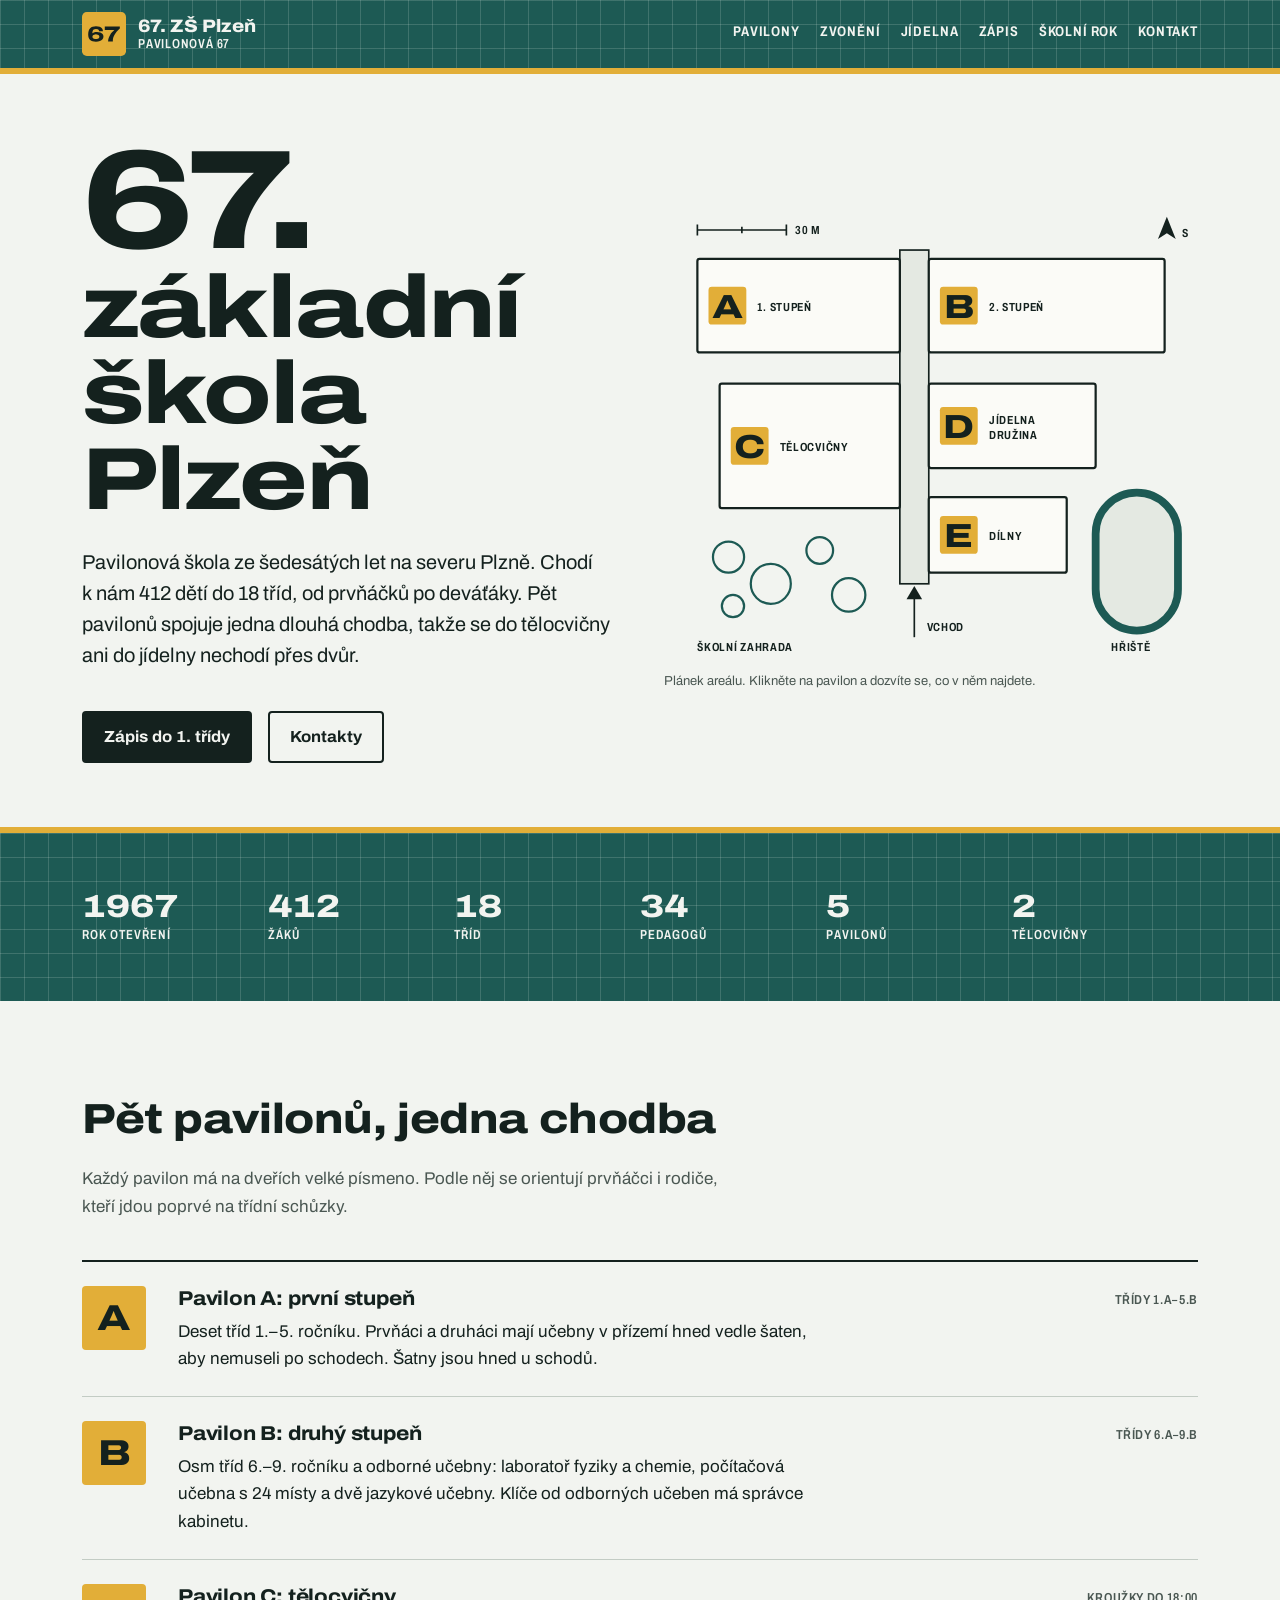
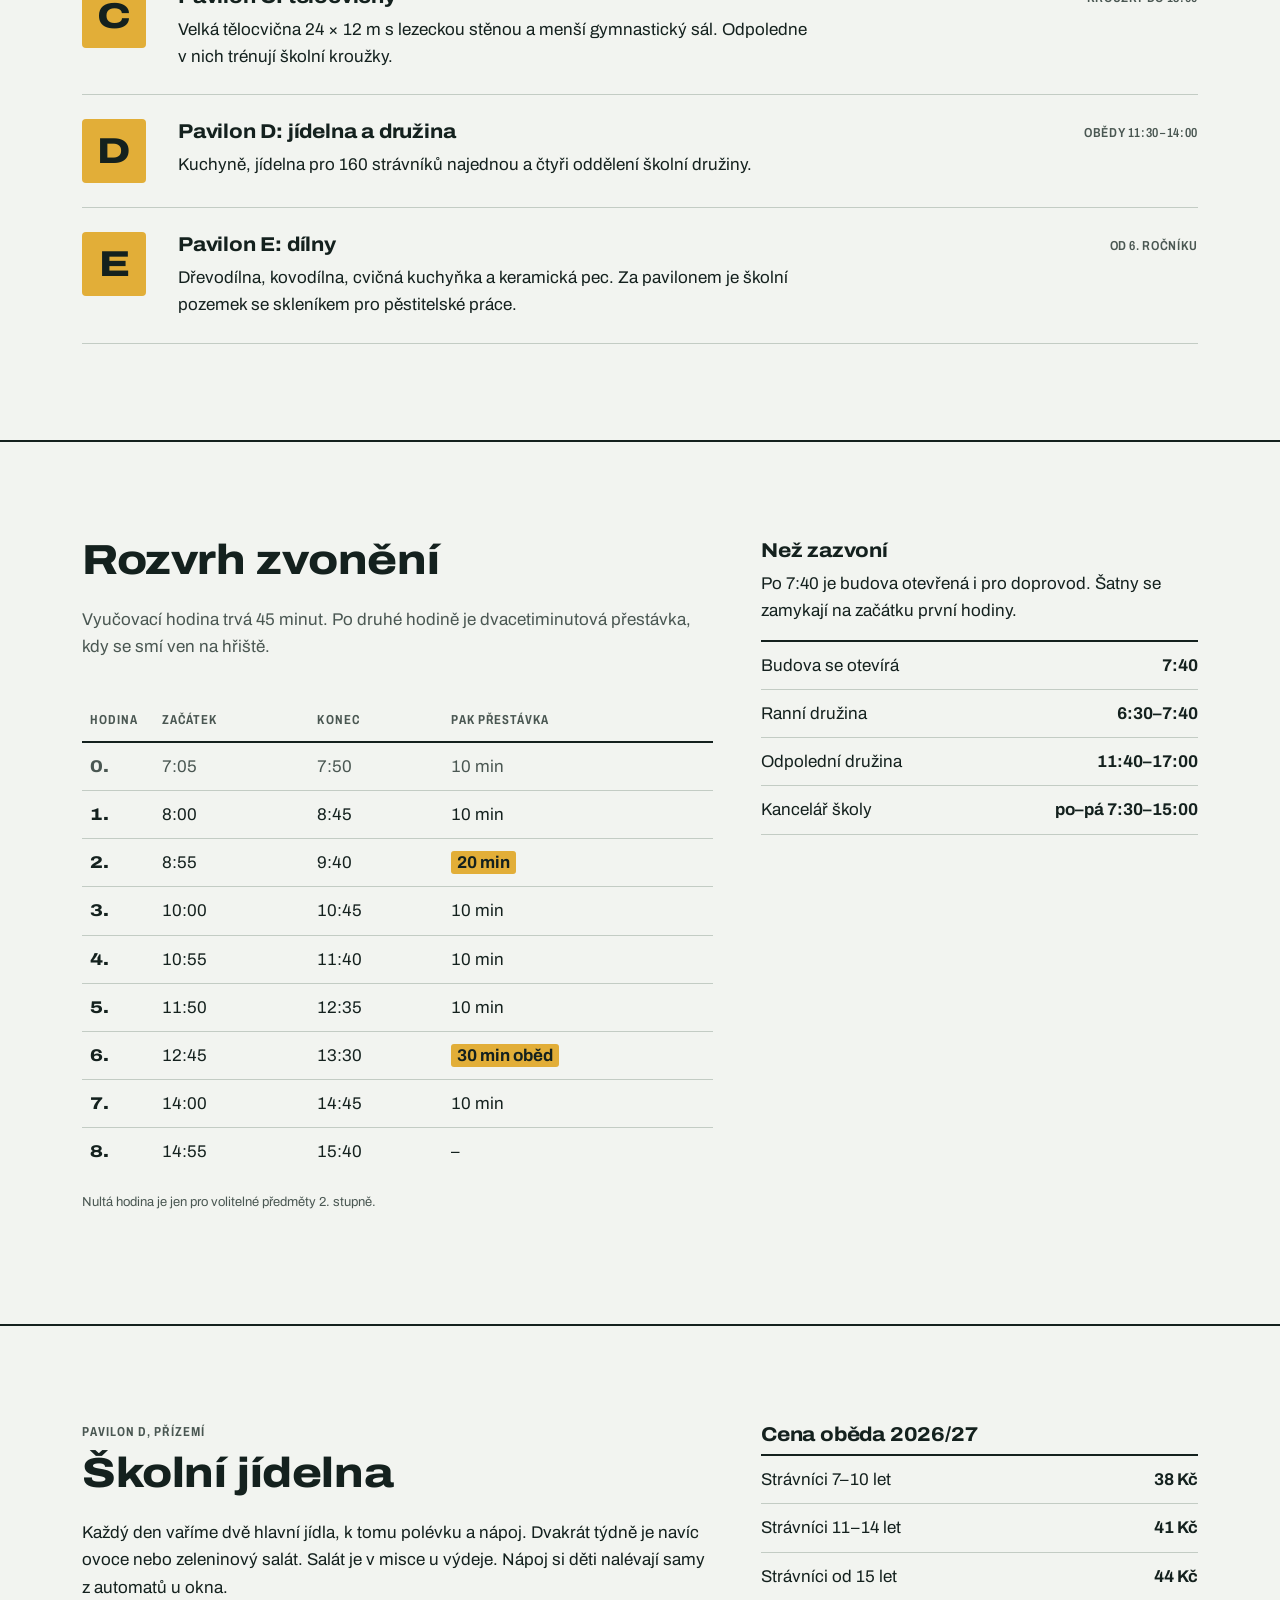
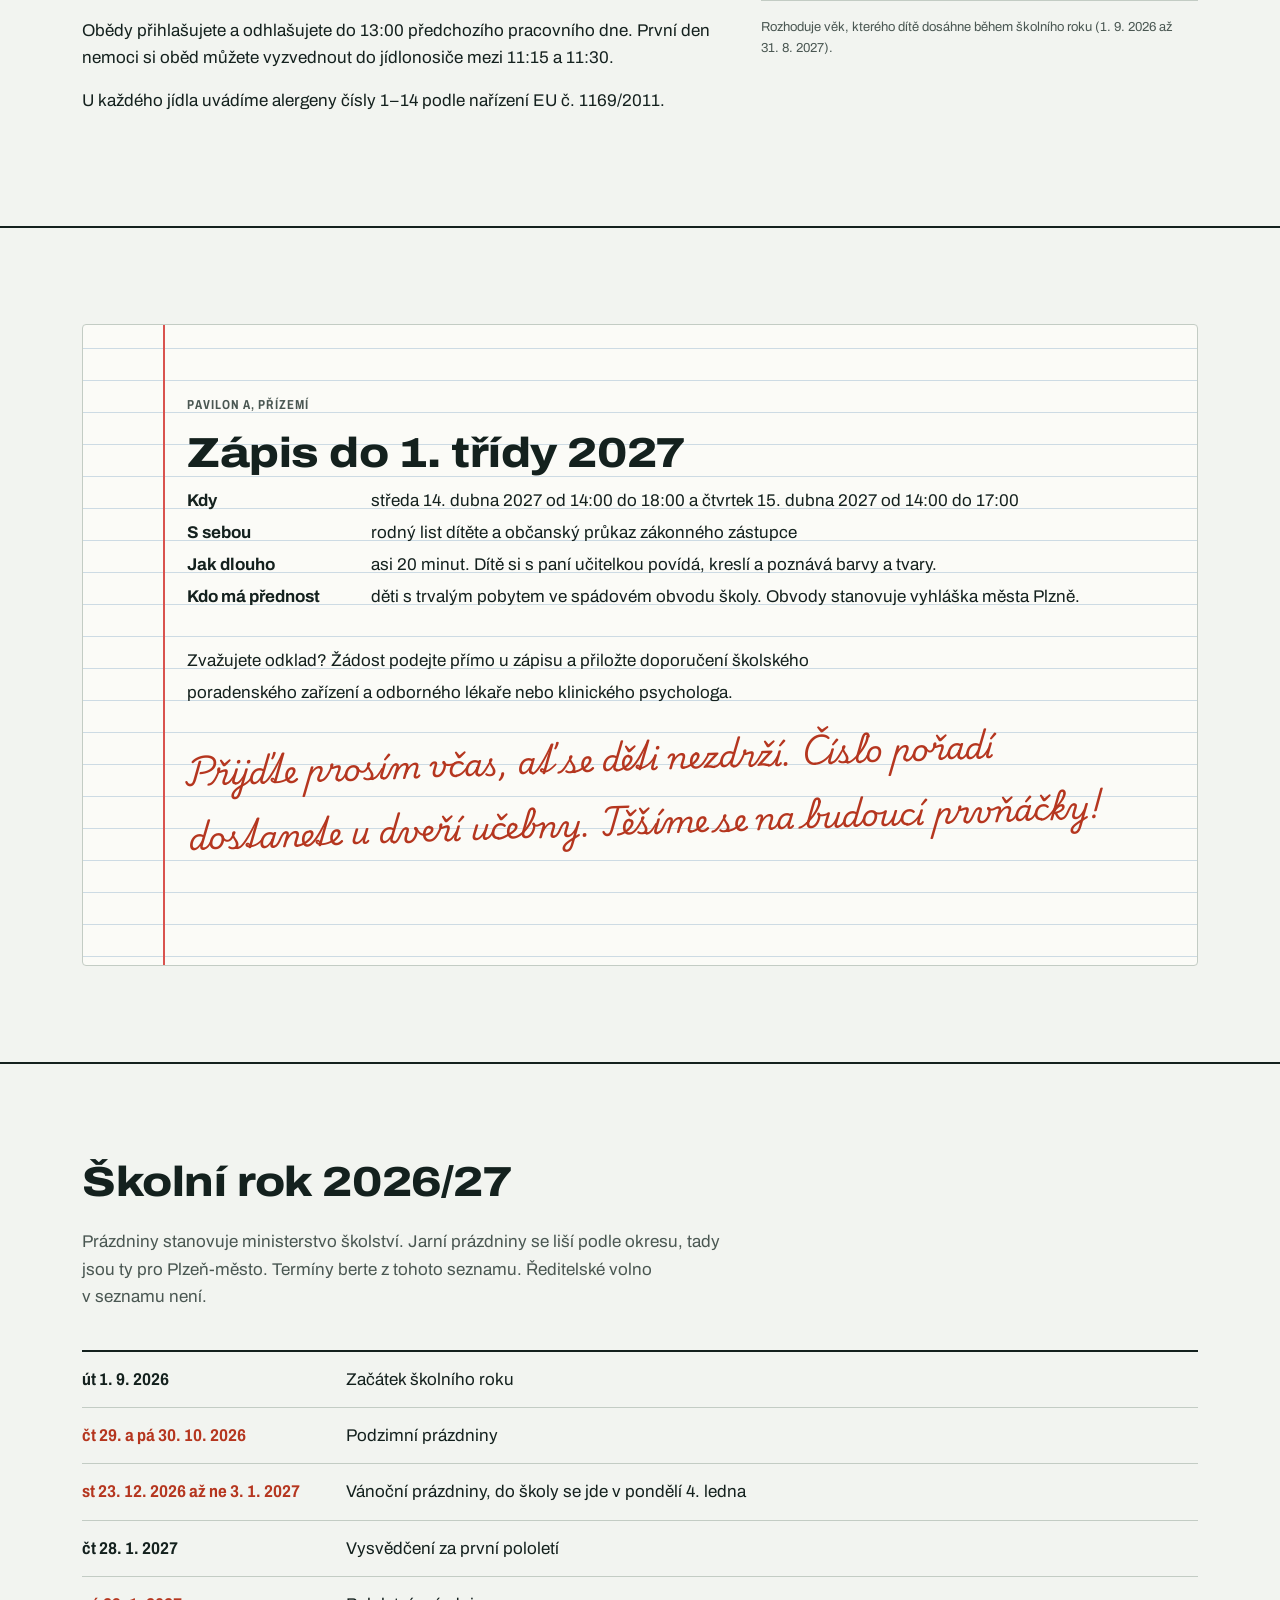
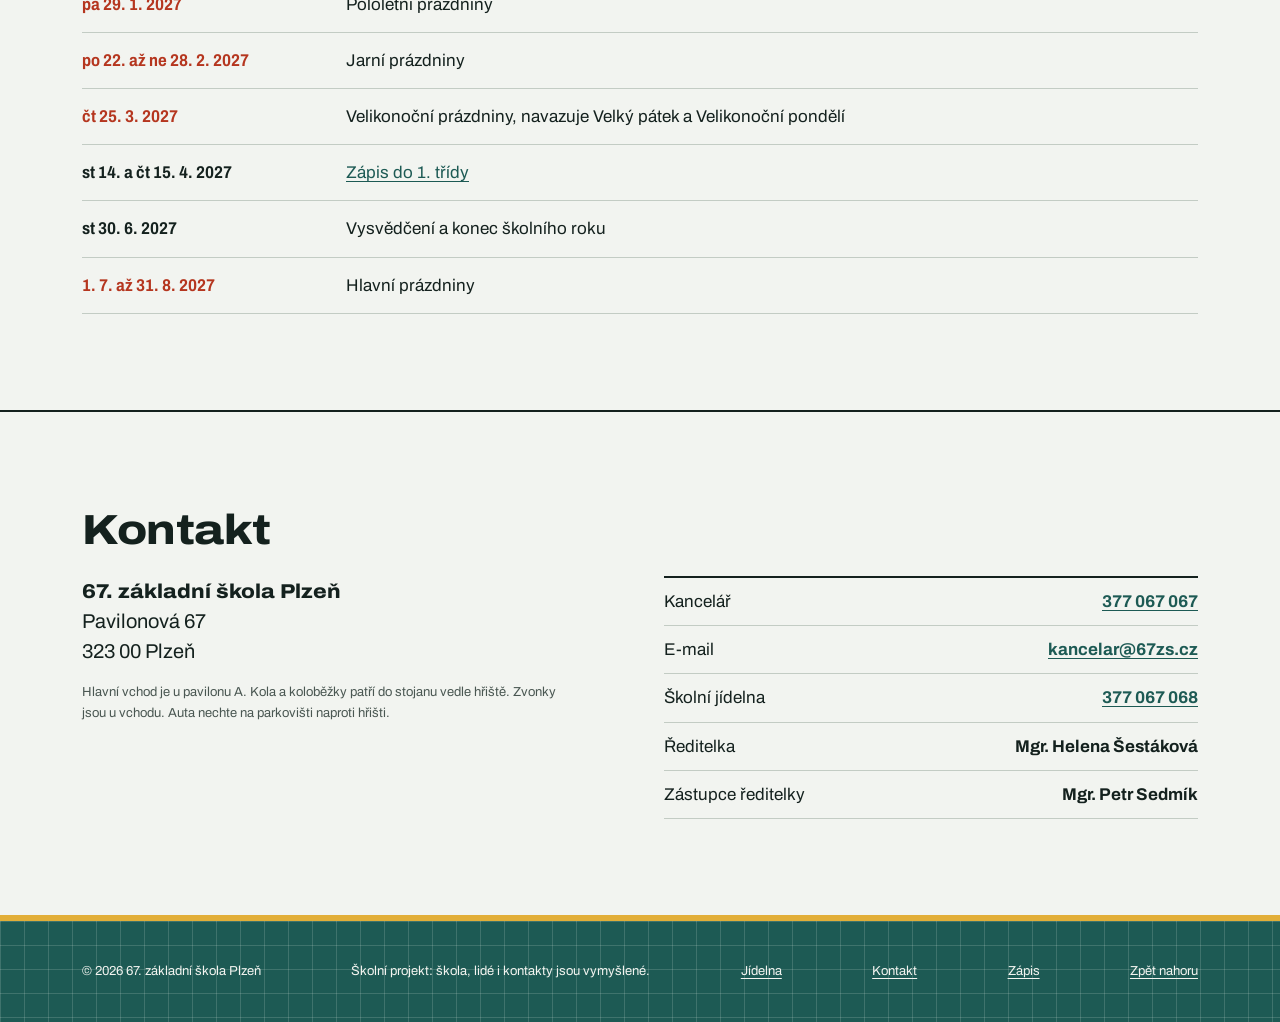
==== commit a8044838: "Pavilon B: klíče má správce kabinetu Co-authored-by: Matyas <271166736+matyasnoll10-svg@users.norepl" ====
--- a/index.html
+++ b/index.html
@@ -30,6 +30,7 @@
   <meta property="og:image:alt" content="Nápis 67. základní škola Plzeň nad zeleným soklem s obkladem">
   <meta name="twitter:card" content="summary_large_image">
   <meta name="twitter:image" content="https://kojdad-alt.github.io/67ZakladniSkola/img/og.png">
+  <meta name="twitter:image:alt" content="Nápis 67. základní škola Plzeň nad zeleným soklem s obkladem">
   <meta name="twitter:title" content="67. základní škola Plzeň">
   <meta name="twitter:description" content="Pavilonová škola z roku 1967 pro 1.–9. ročník. Zápis do 1. třídy, rozvrh zvonění, jídelna a kontakty.">
 
@@ -248,7 +249,7 @@
             <span class="cedulka" aria-hidden="true">B</span>
             <div>
               <h3>Pavilon B: druhý stupeň</h3>
-              <p>Osm tříd 6.–9.&nbsp;ročníku a&nbsp;odborné učebny: laboratoř fyziky a&nbsp;chemie, počítačová učebna s&nbsp;24&nbsp;místy a&nbsp;dvě jazykové učebny.</p>
+              <p>Osm tříd 6.–9.&nbsp;ročníku a&nbsp;odborné učebny: laboratoř fyziky a&nbsp;chemie, počítačová učebna s&nbsp;24&nbsp;místy a&nbsp;dvě jazykové učebny. Klíče od&nbsp;odborných učeben má správce kabinetu.</p>
             </div>
             <span class="pavilon-meta">Třídy 6.A–9.B</span>
           </li>
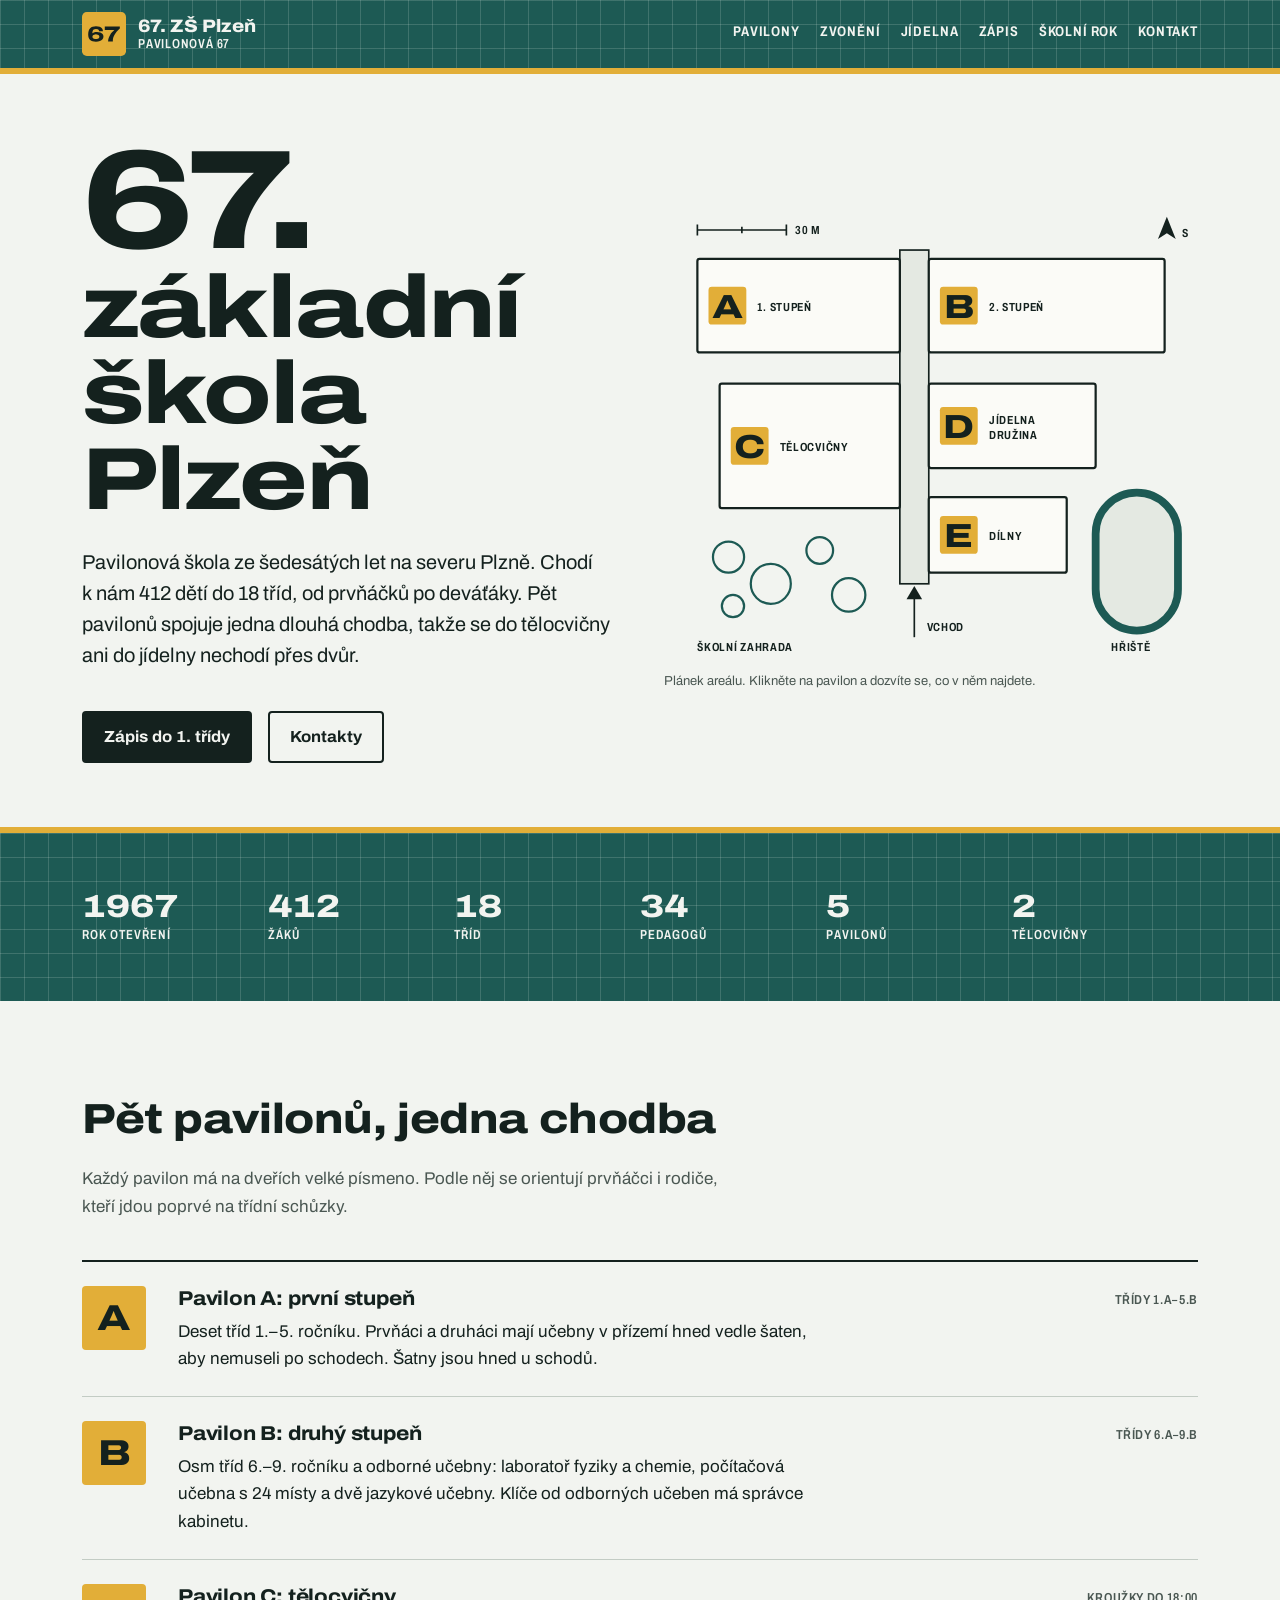
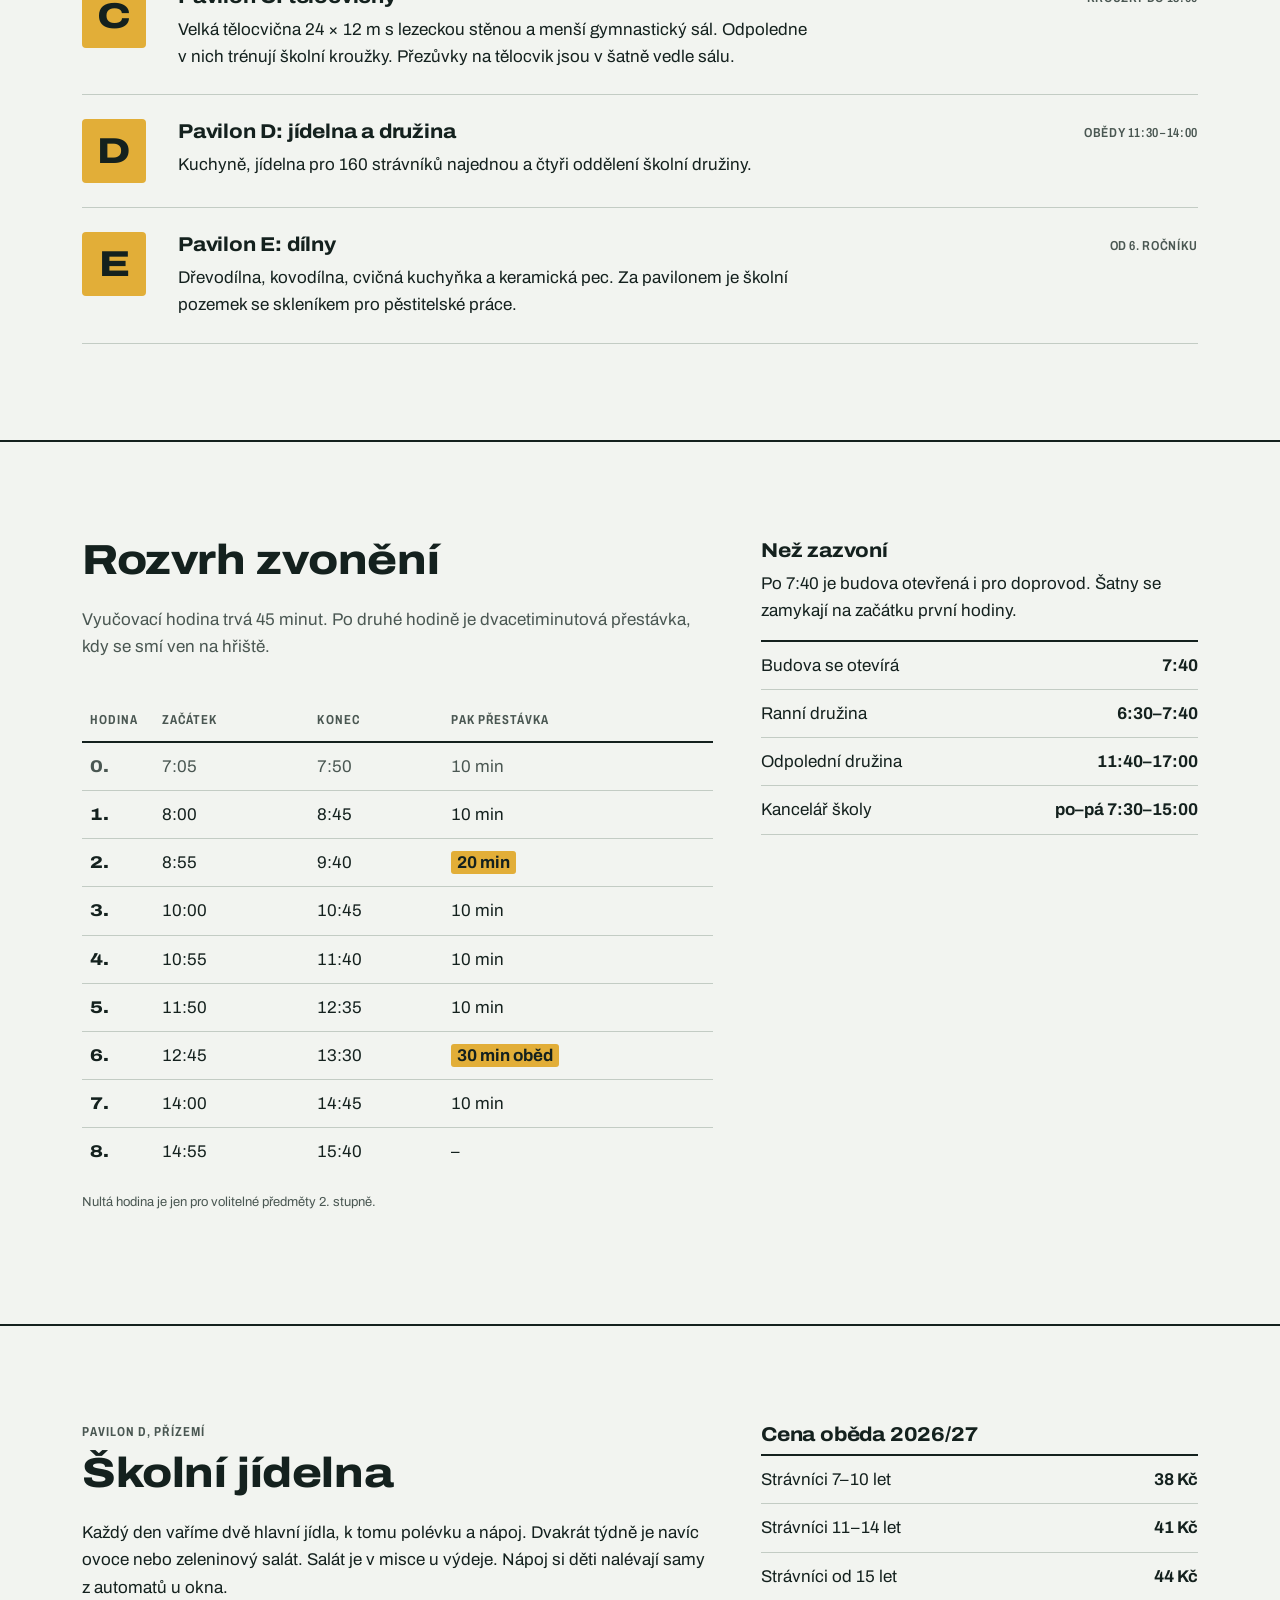
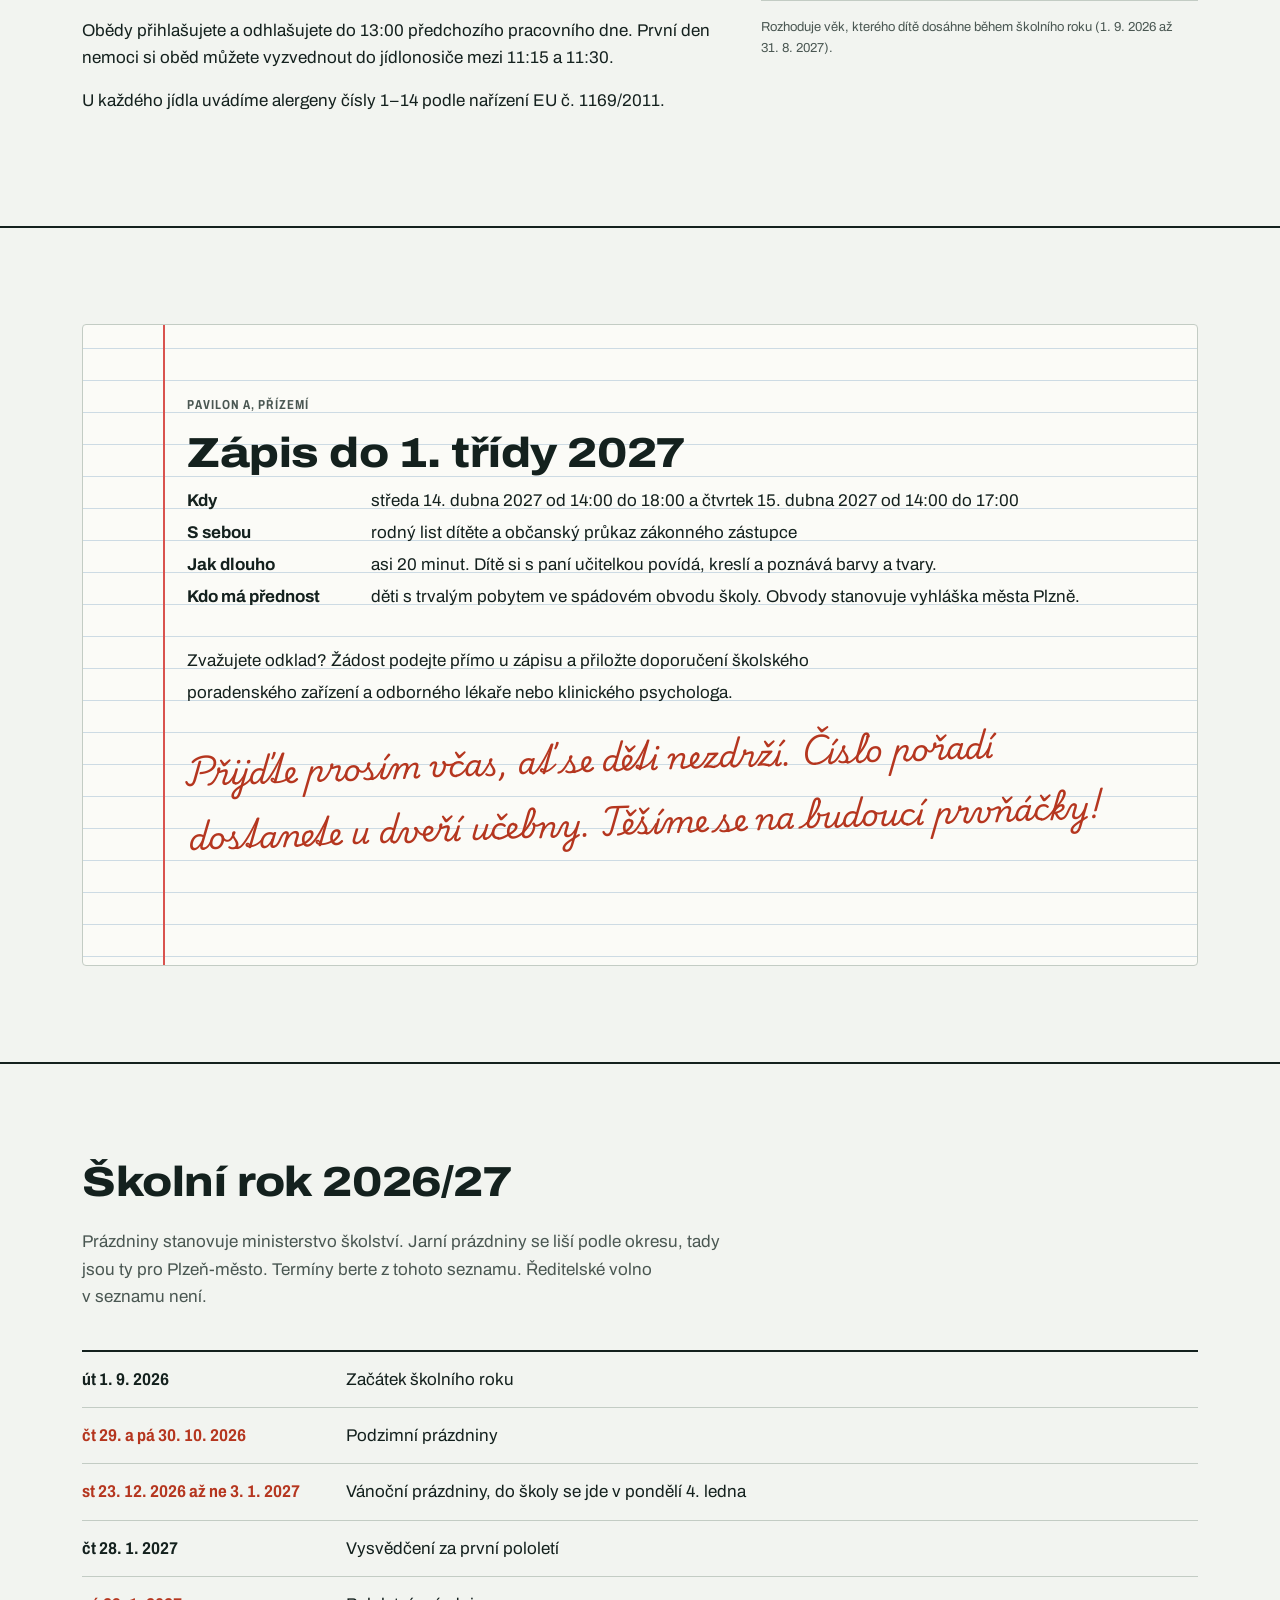
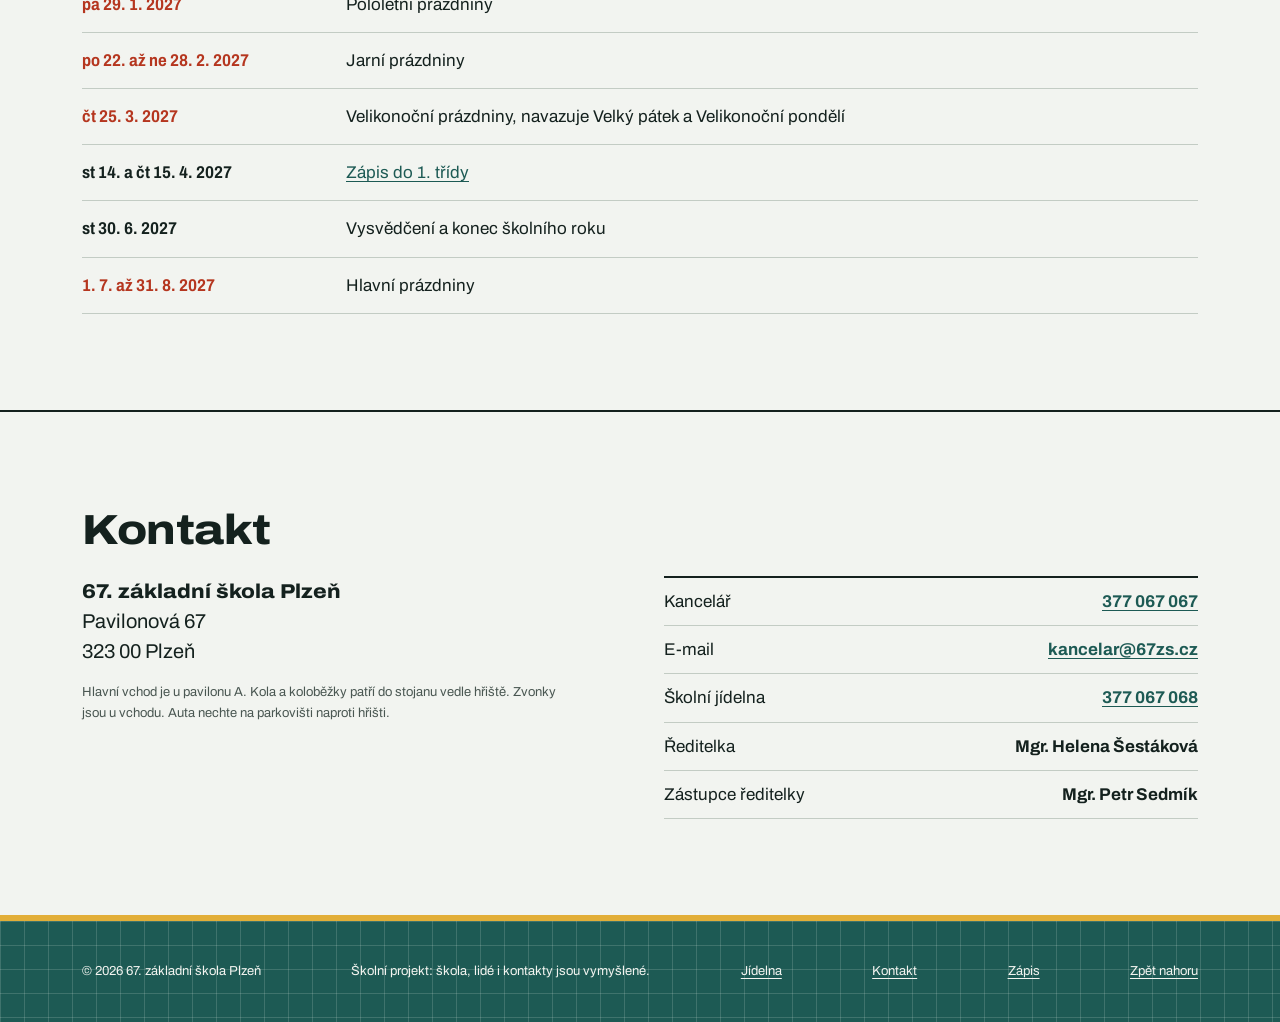
==== commit 02389c13: "Pavilon C: přezůvky jsou v šatně Co-authored-by: Matyas <271166736+matyasnoll10-svg@users.noreply.gi" ====
--- a/index.html
+++ b/index.html
@@ -257,7 +257,7 @@
             <span class="cedulka" aria-hidden="true">C</span>
             <div>
               <h3>Pavilon C: tělocvičny</h3>
-              <p>Velká tělocvična 24&nbsp;×&nbsp;12&nbsp;m s&nbsp;lezeckou stěnou a&nbsp;menší gymnastický sál. Odpoledne v&nbsp;nich trénují školní kroužky.</p>
+              <p>Velká tělocvična 24&nbsp;×&nbsp;12&nbsp;m s&nbsp;lezeckou stěnou a&nbsp;menší gymnastický sál. Odpoledne v&nbsp;nich trénují školní kroužky. Přezůvky na&nbsp;tělocvik jsou v&nbsp;šatně vedle sálu.</p>
             </div>
             <span class="pavilon-meta">Kroužky do&nbsp;18:00</span>
           </li>
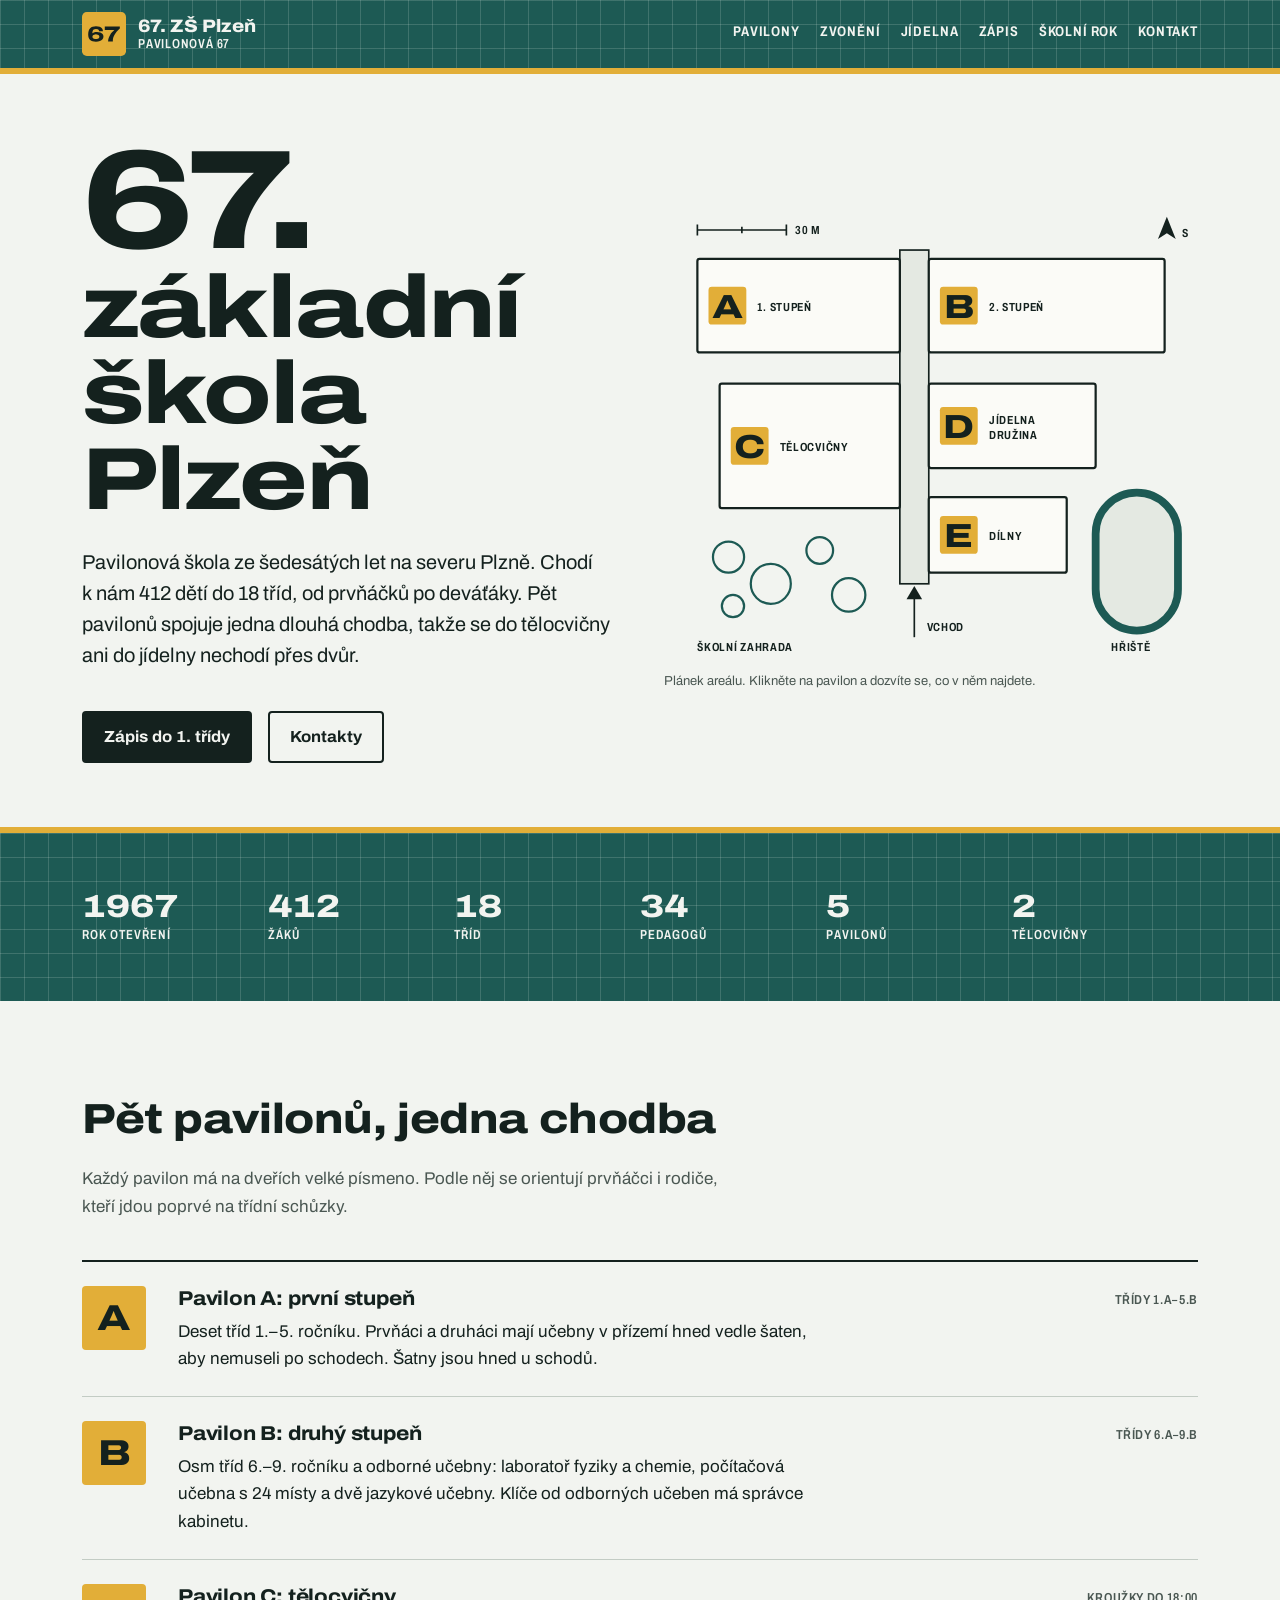
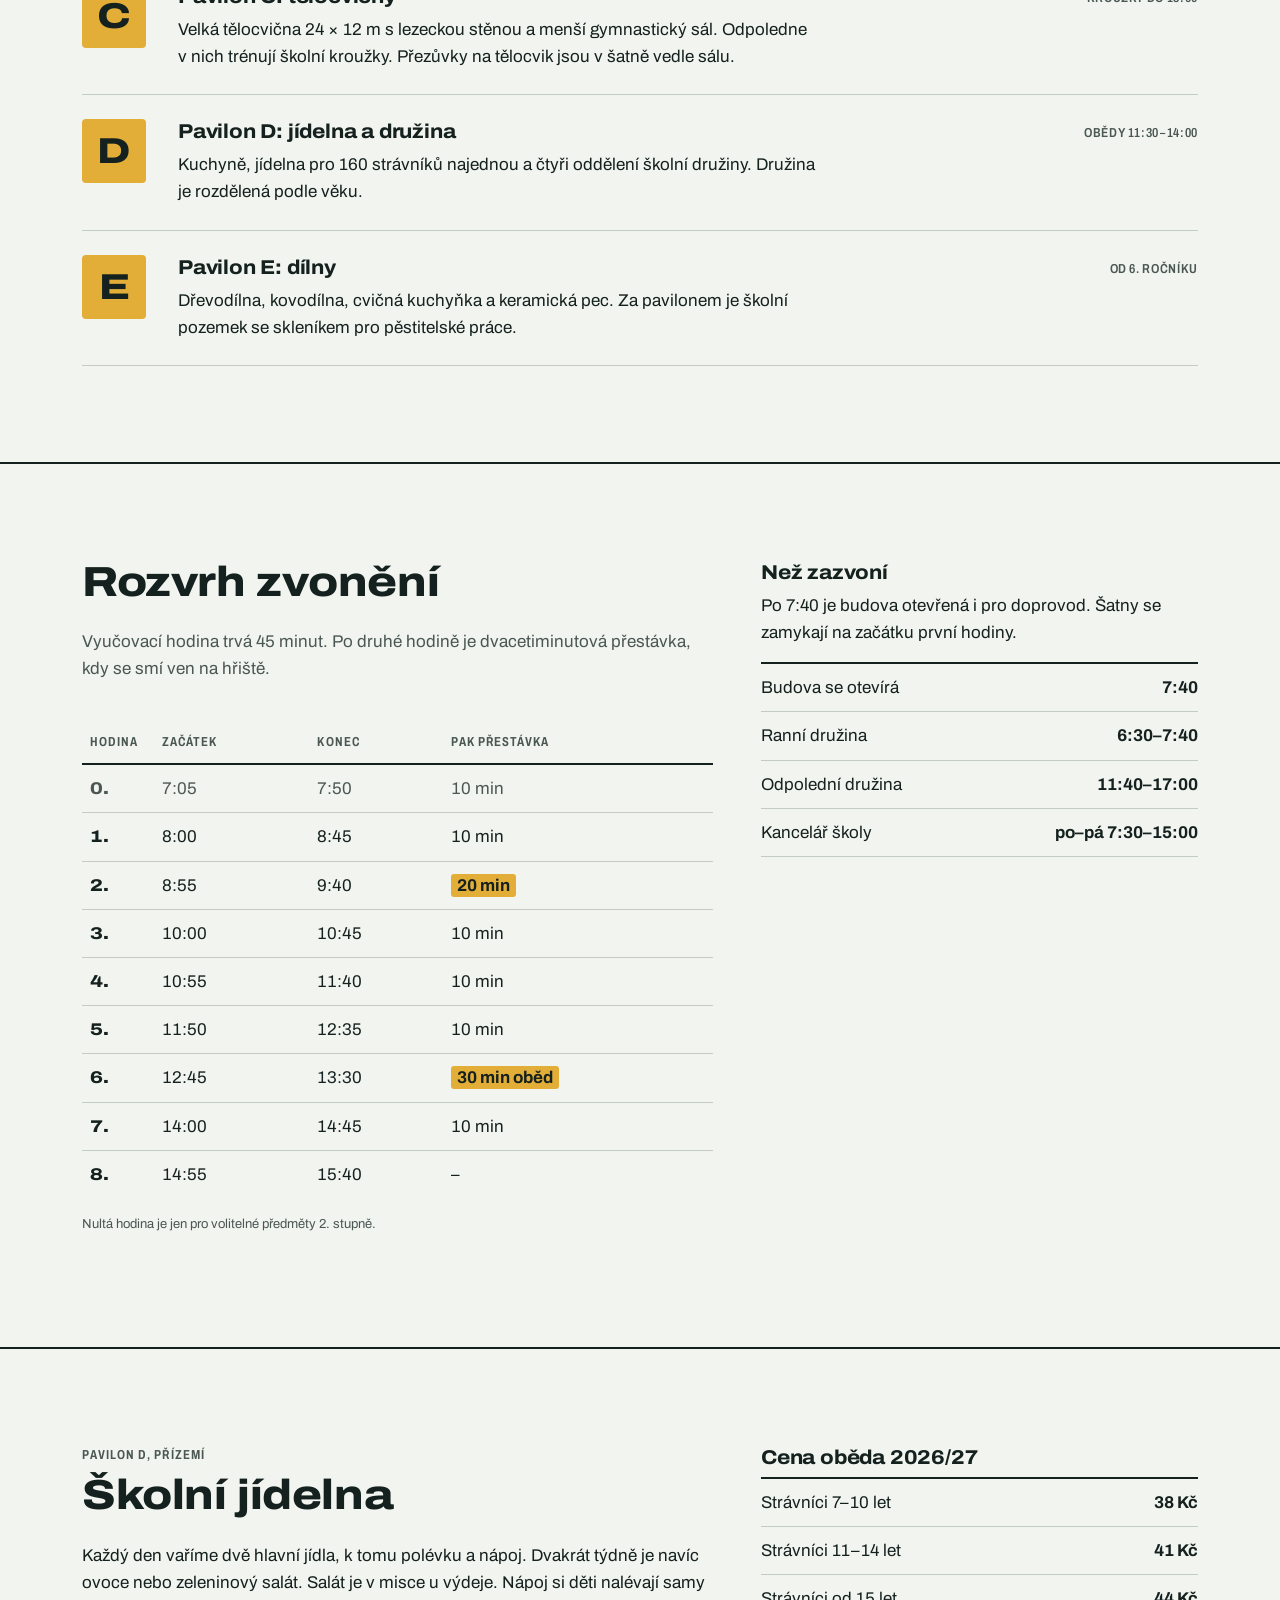
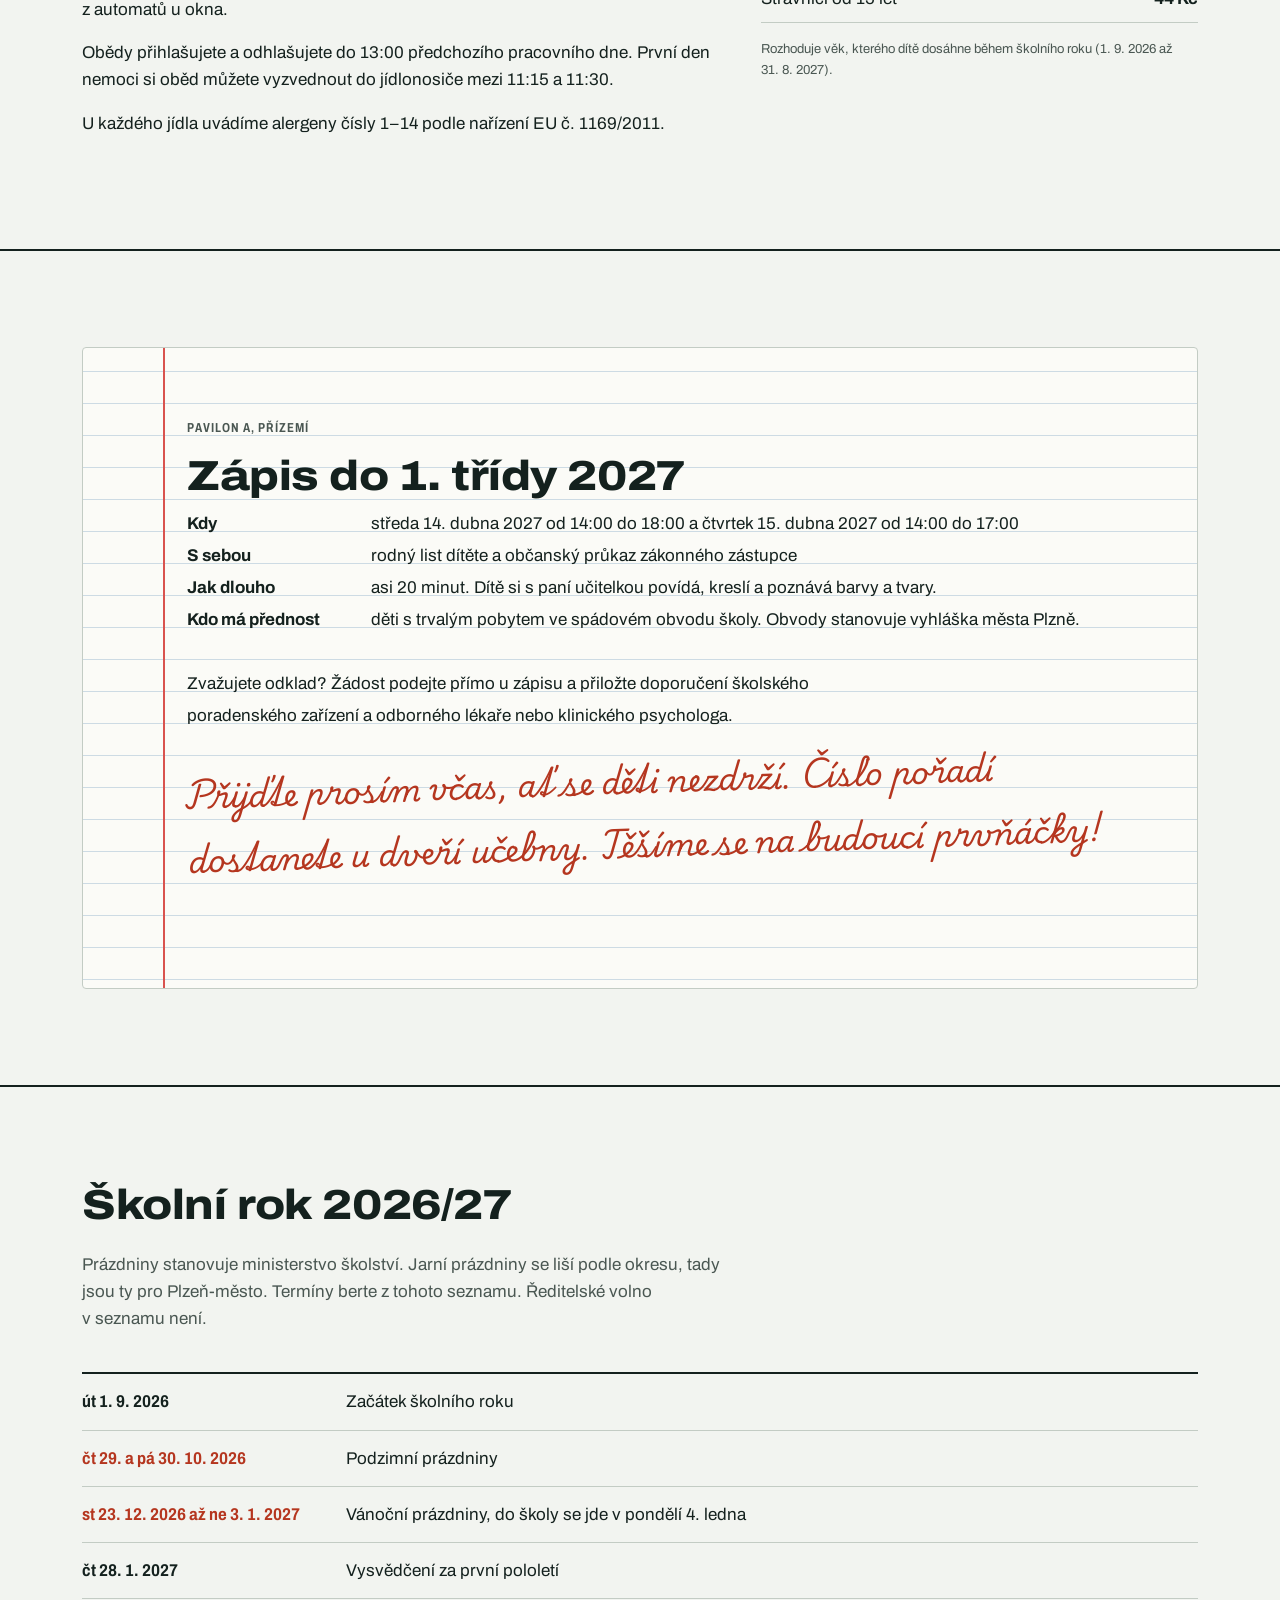
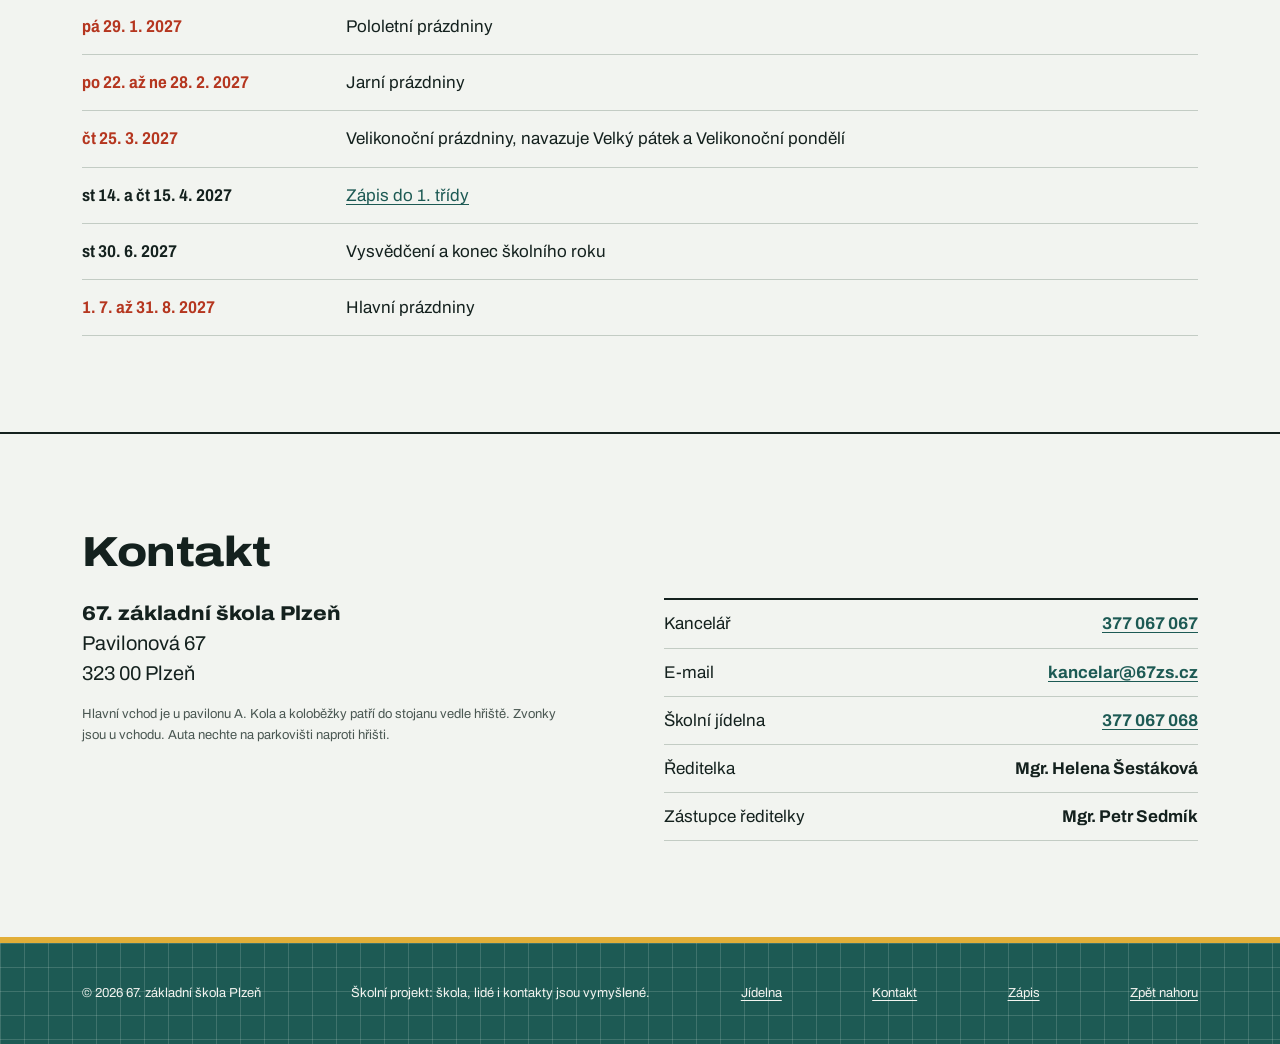
==== commit d3476d63: "Pavilon D: družina podle věku Co-authored-by: Matyas <271166736+matyasnoll10-svg@users.noreply.githu" ====
--- a/index.html
+++ b/index.html
@@ -265,7 +265,7 @@
             <span class="cedulka" aria-hidden="true">D</span>
             <div>
               <h3>Pavilon D: jídelna a&nbsp;družina</h3>
-              <p>Kuchyně, jídelna pro 160&nbsp;strávníků najednou a&nbsp;čtyři oddělení školní družiny.</p>
+              <p>Kuchyně, jídelna pro 160&nbsp;strávníků najednou a&nbsp;čtyři oddělení školní družiny. Družina je rozdělená podle věku.</p>
             </div>
             <span class="pavilon-meta">Obědy 11:30–14:00</span>
           </li>
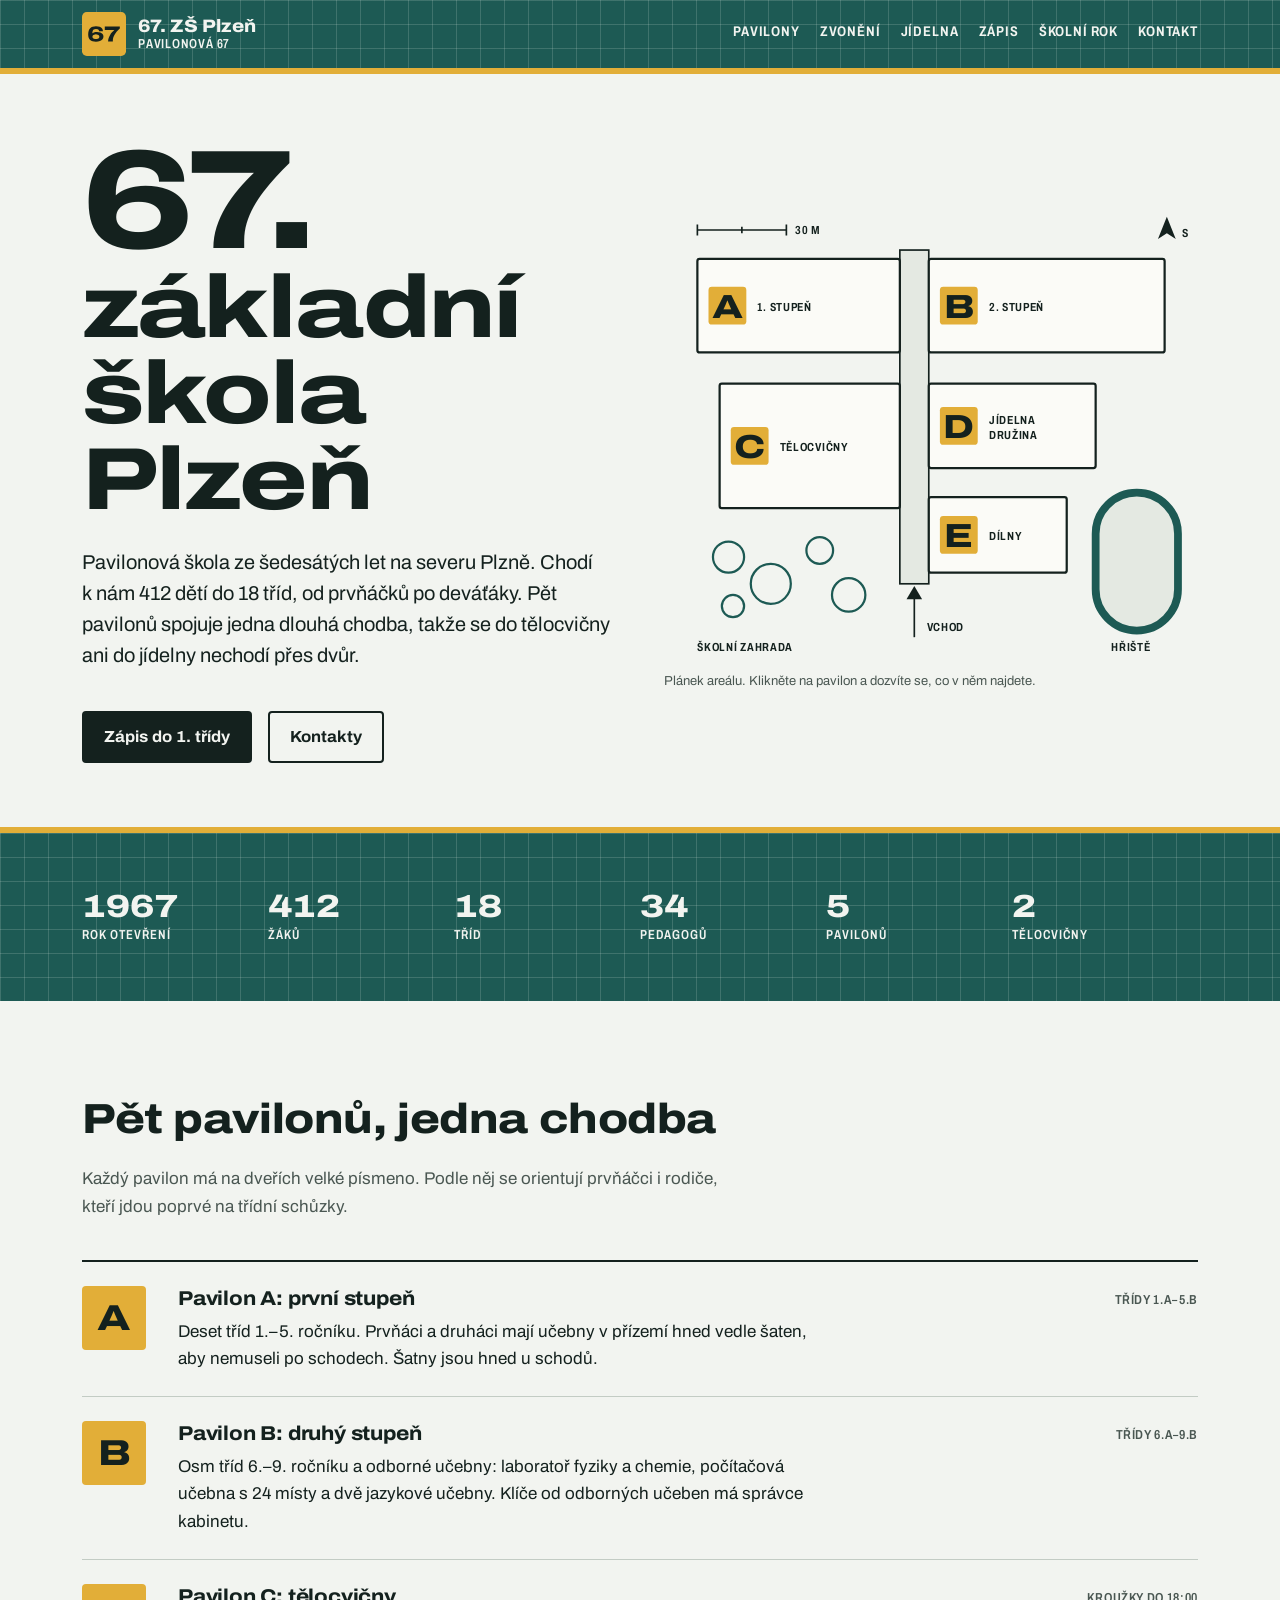
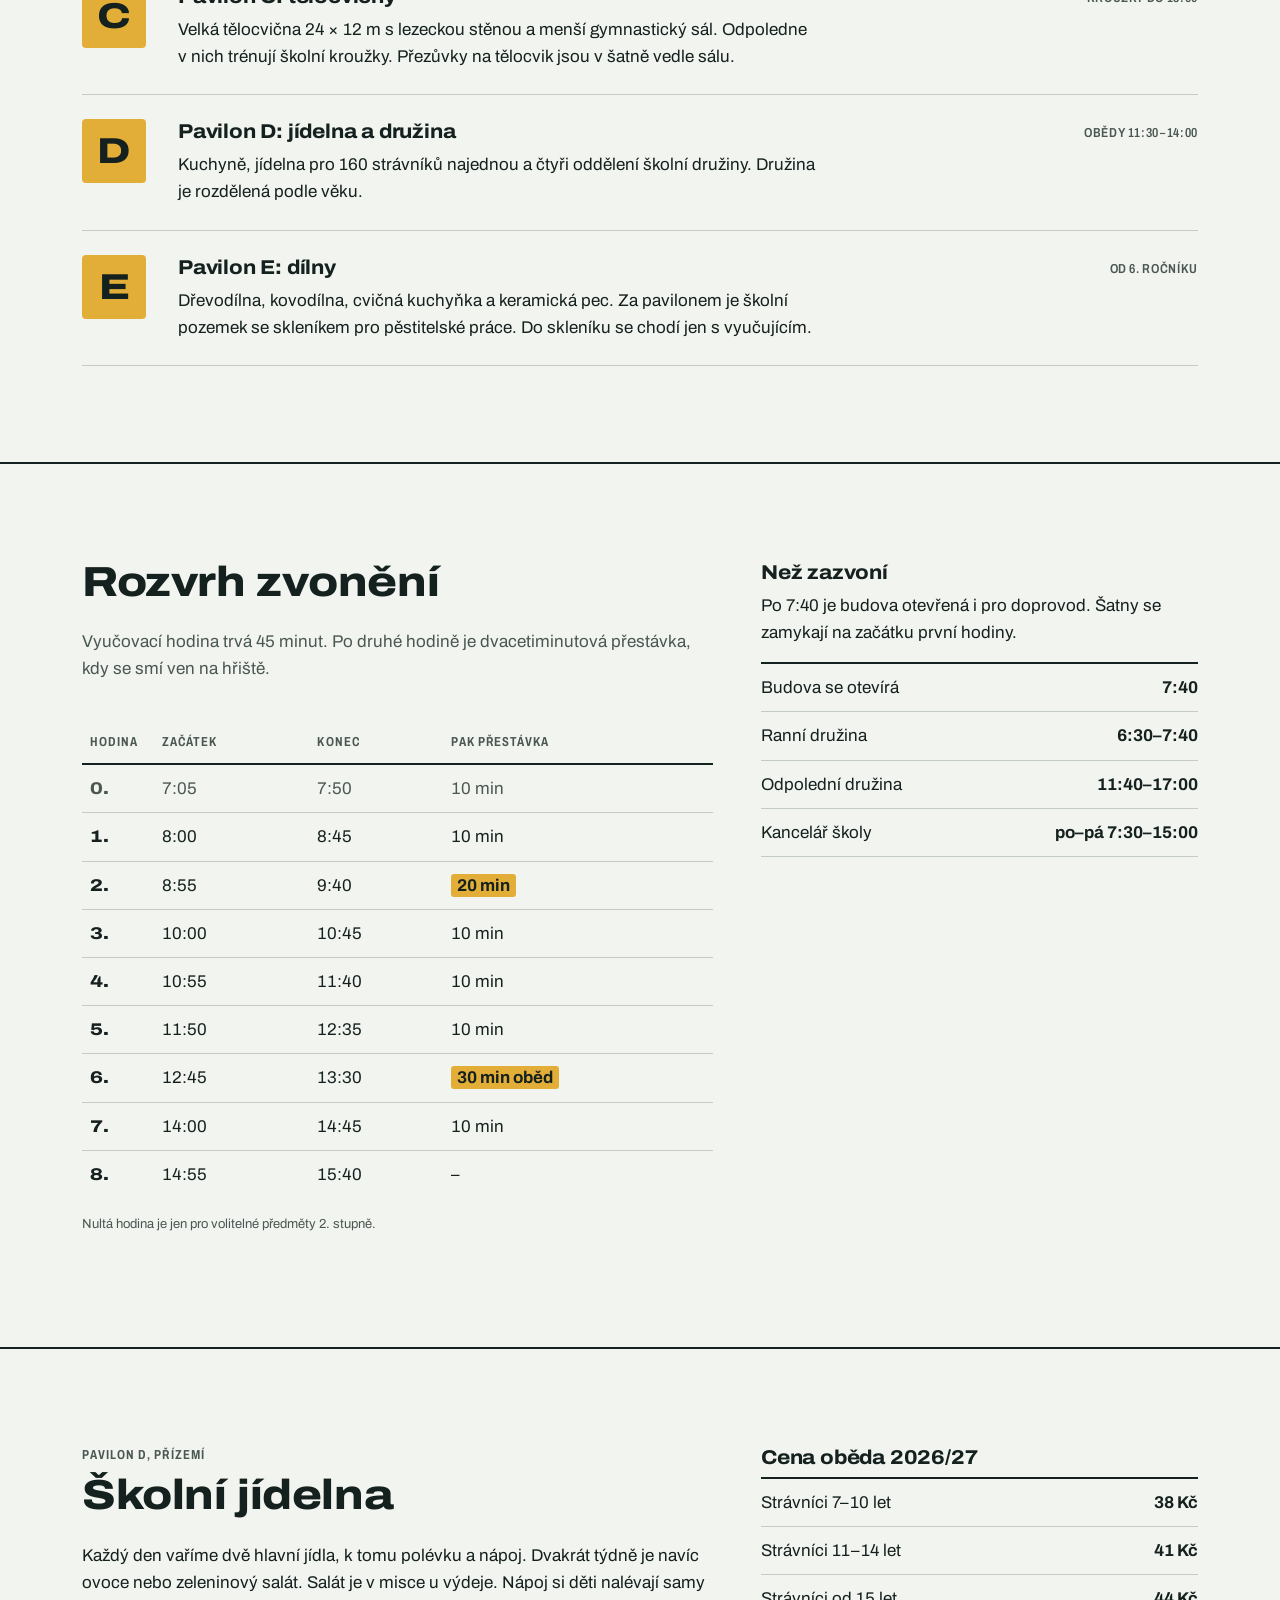
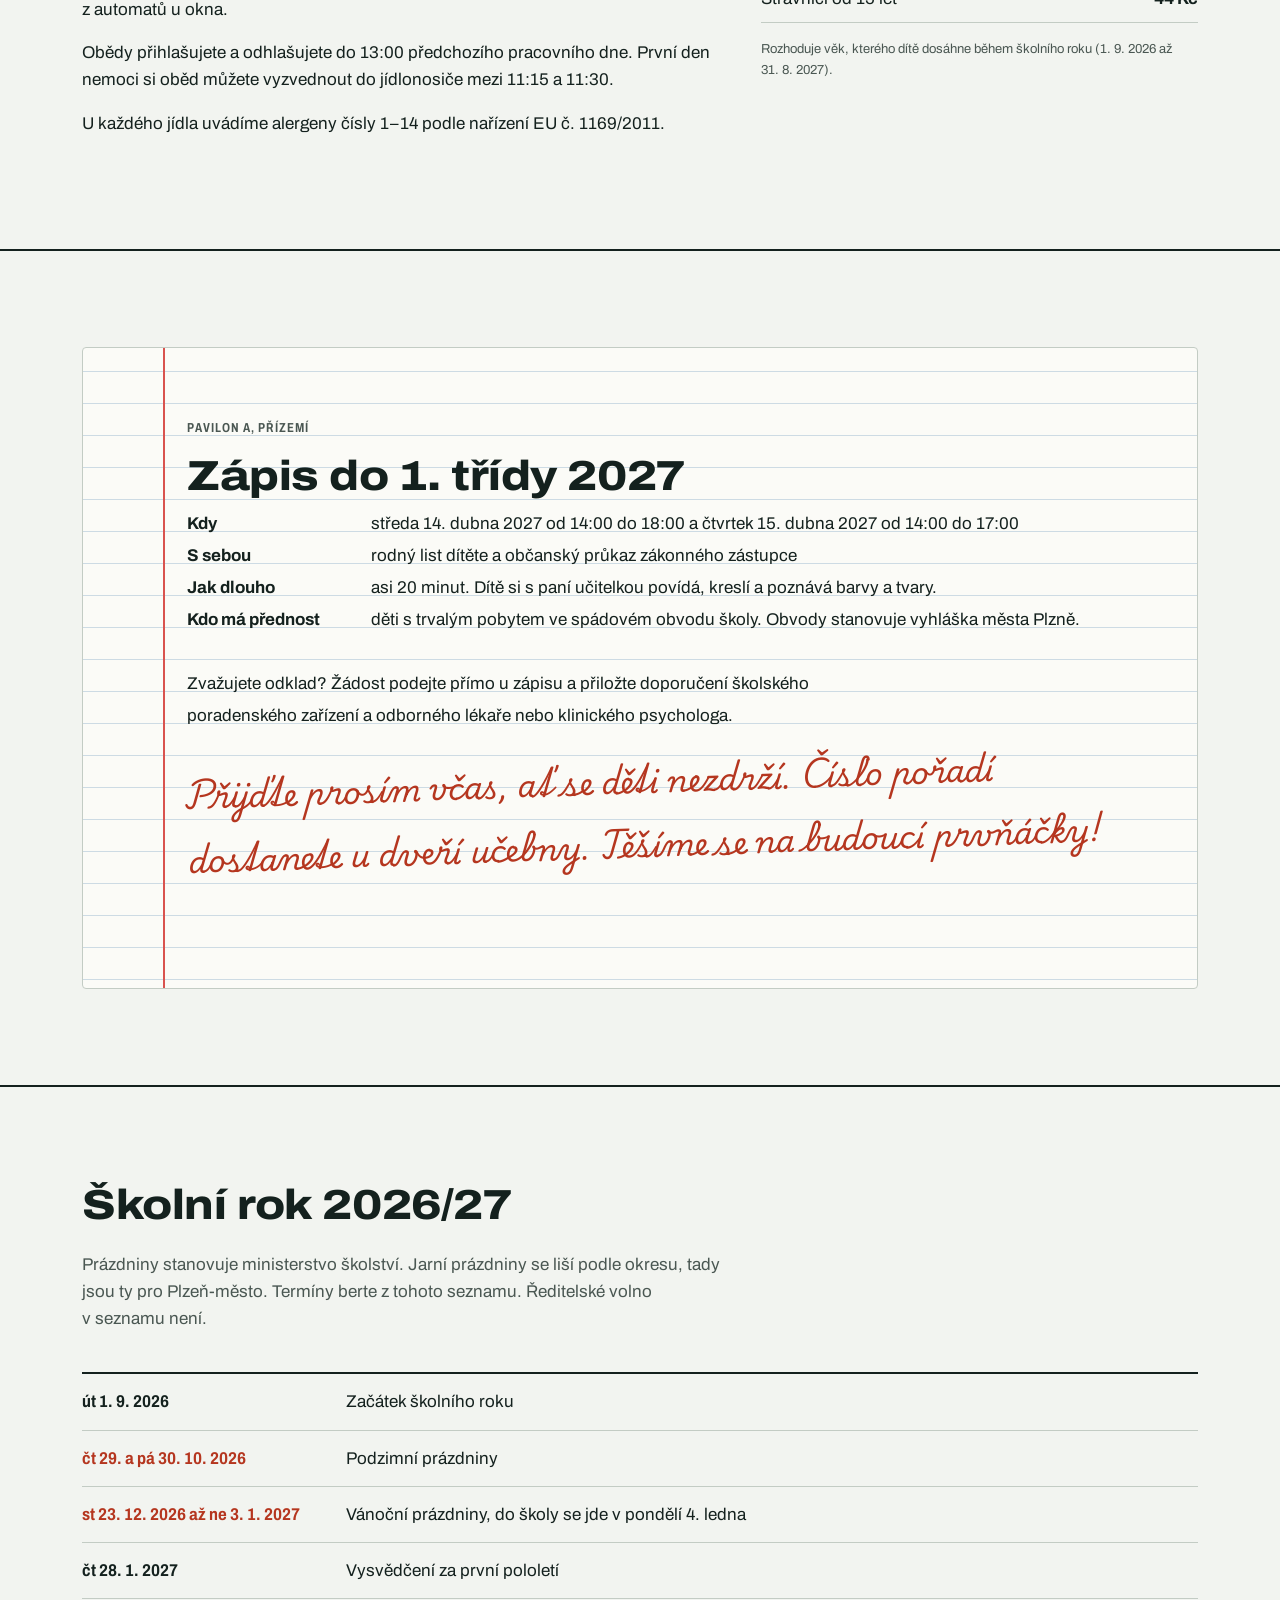
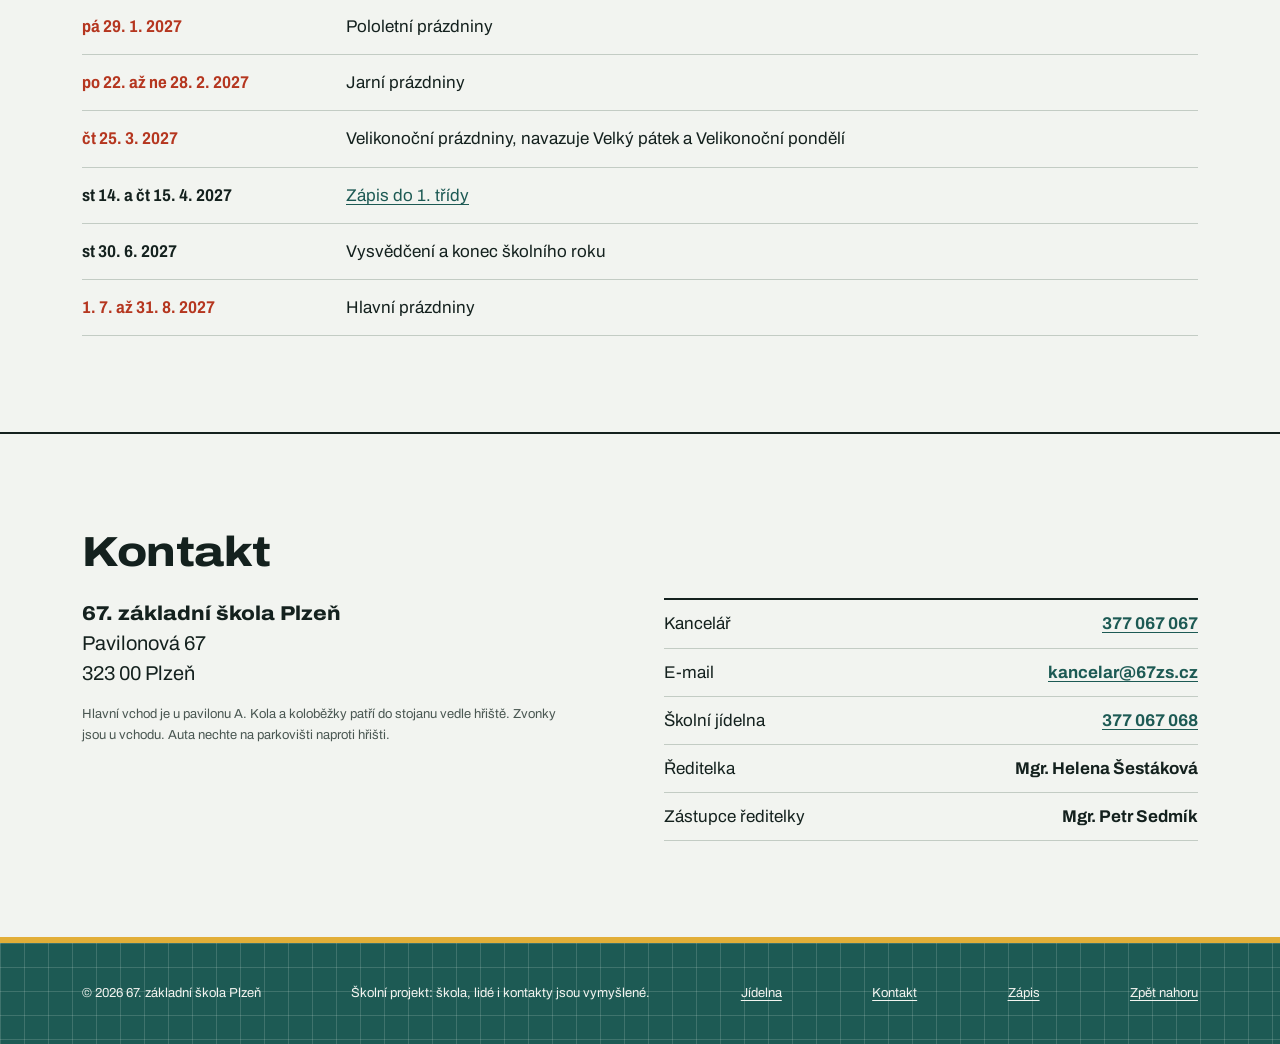
==== commit 51dc9b6e: "Pavilon E: do skleníku jen s vyučujícím Co-authored-by: Matyas <271166736+matyasnoll10-svg@users.nor" ====
--- a/index.html
+++ b/index.html
@@ -273,7 +273,7 @@
             <span class="cedulka" aria-hidden="true">E</span>
             <div>
               <h3>Pavilon E: dílny</h3>
-              <p>Dřevodílna, kovodílna, cvičná kuchyňka a&nbsp;keramická pec. Za&nbsp;pavilonem je školní pozemek se skleníkem pro pěstitelské práce.</p>
+              <p>Dřevodílna, kovodílna, cvičná kuchyňka a&nbsp;keramická pec. Za&nbsp;pavilonem je školní pozemek se skleníkem pro pěstitelské práce. Do&nbsp;skleníku se chodí jen s&nbsp;vyučujícím.</p>
             </div>
             <span class="pavilon-meta">Od 6.&nbsp;ročníku</span>
           </li>
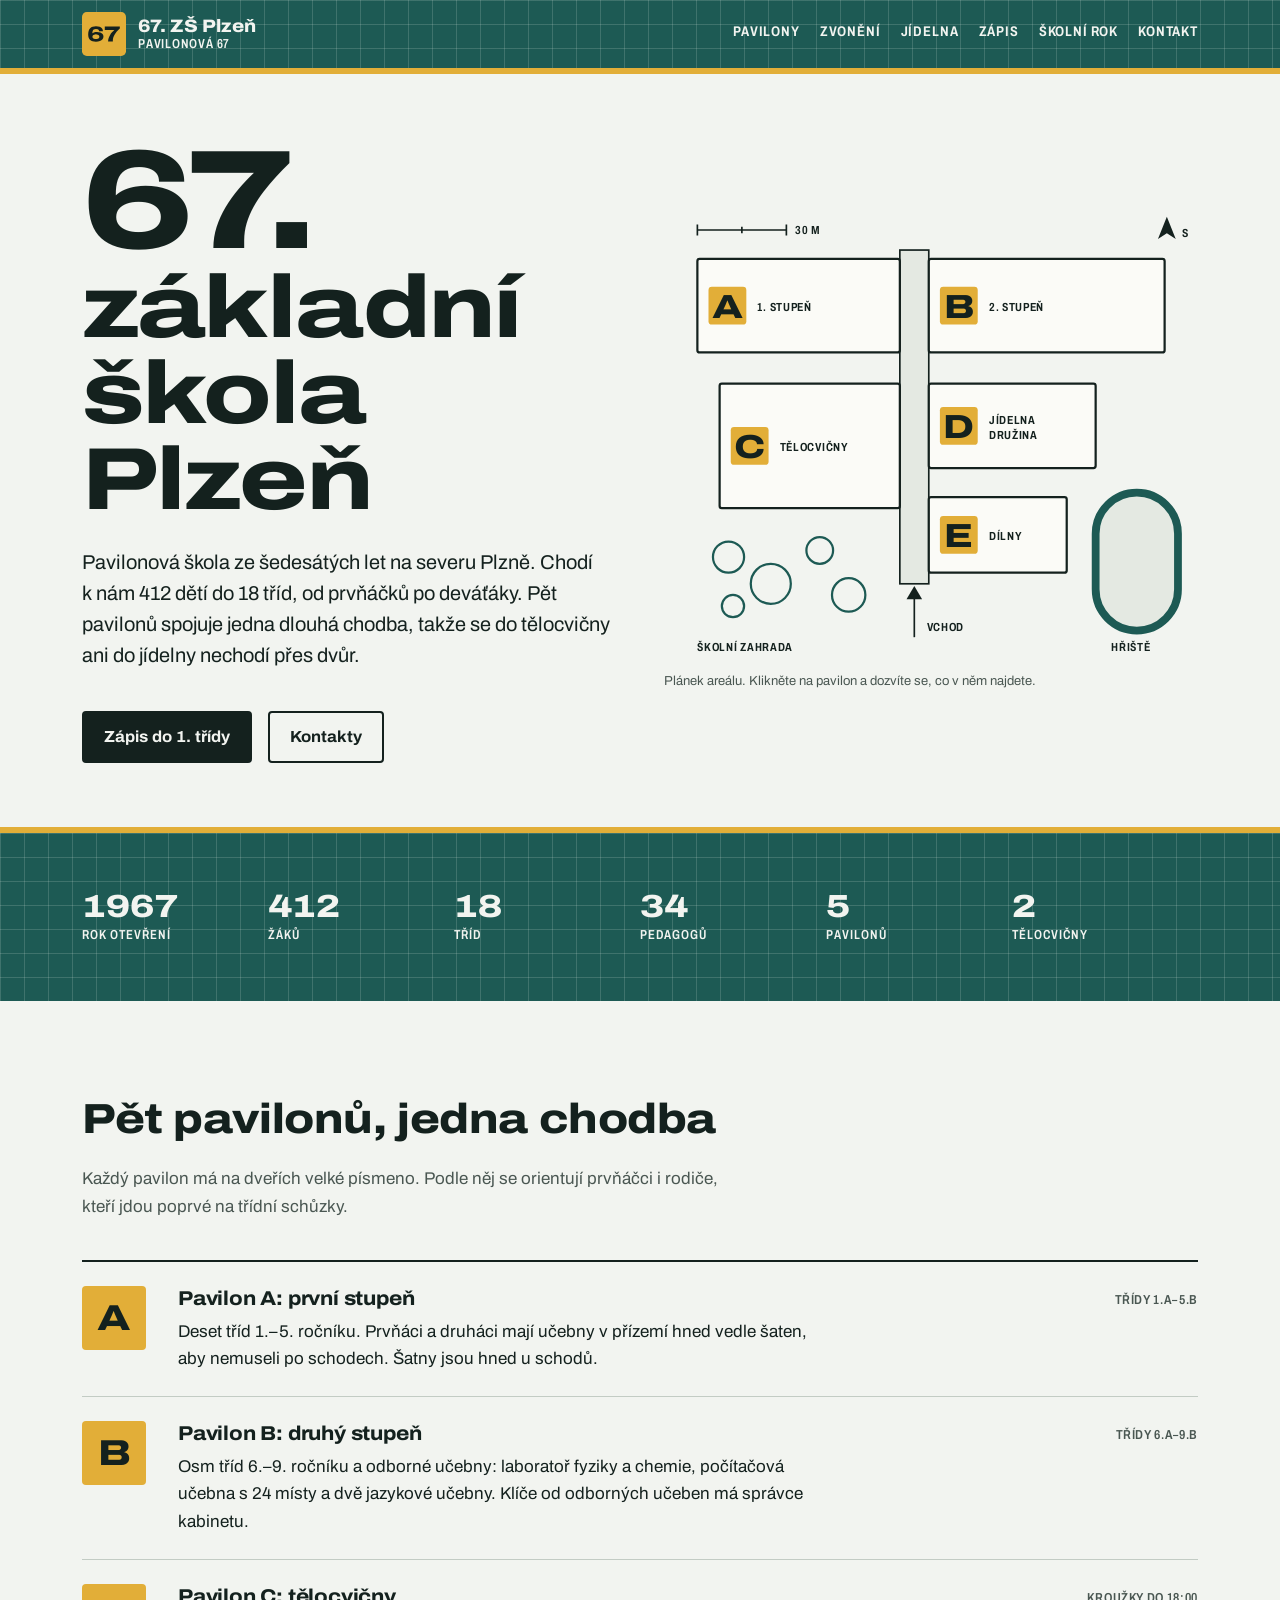
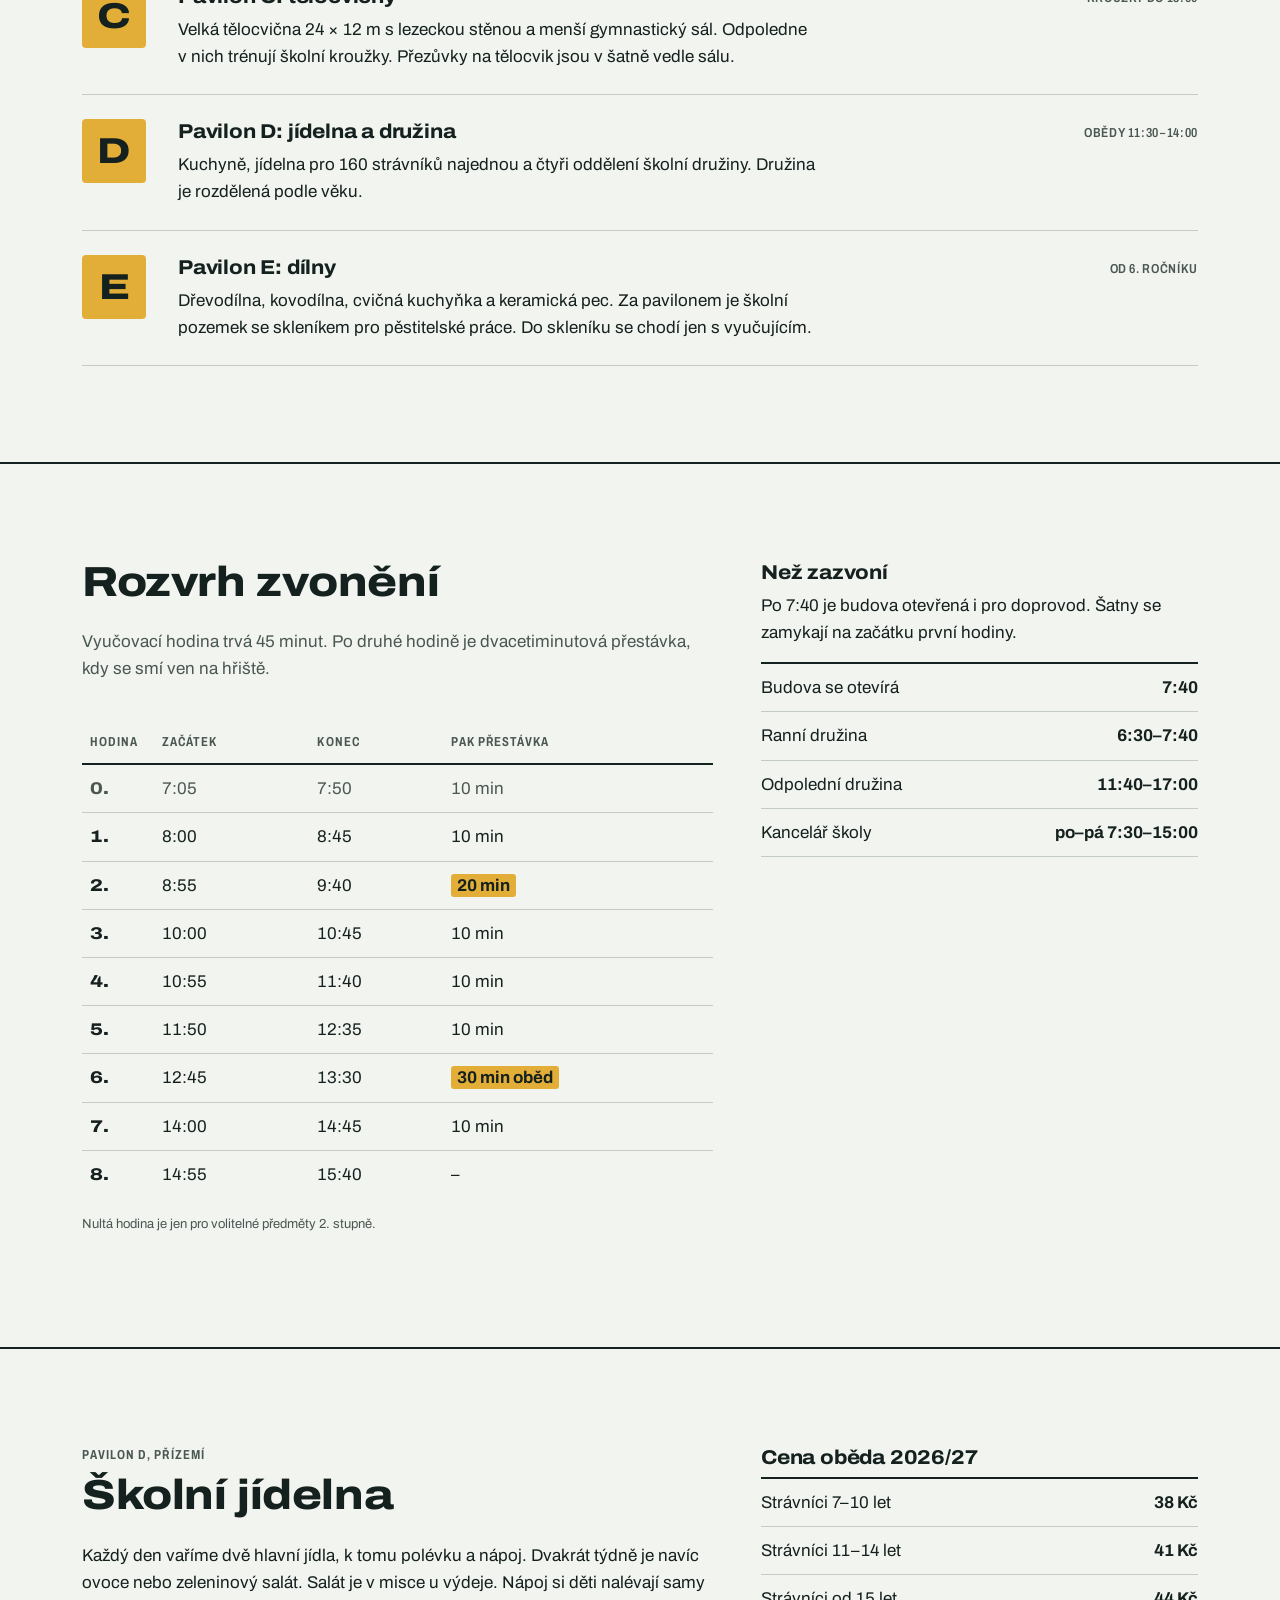
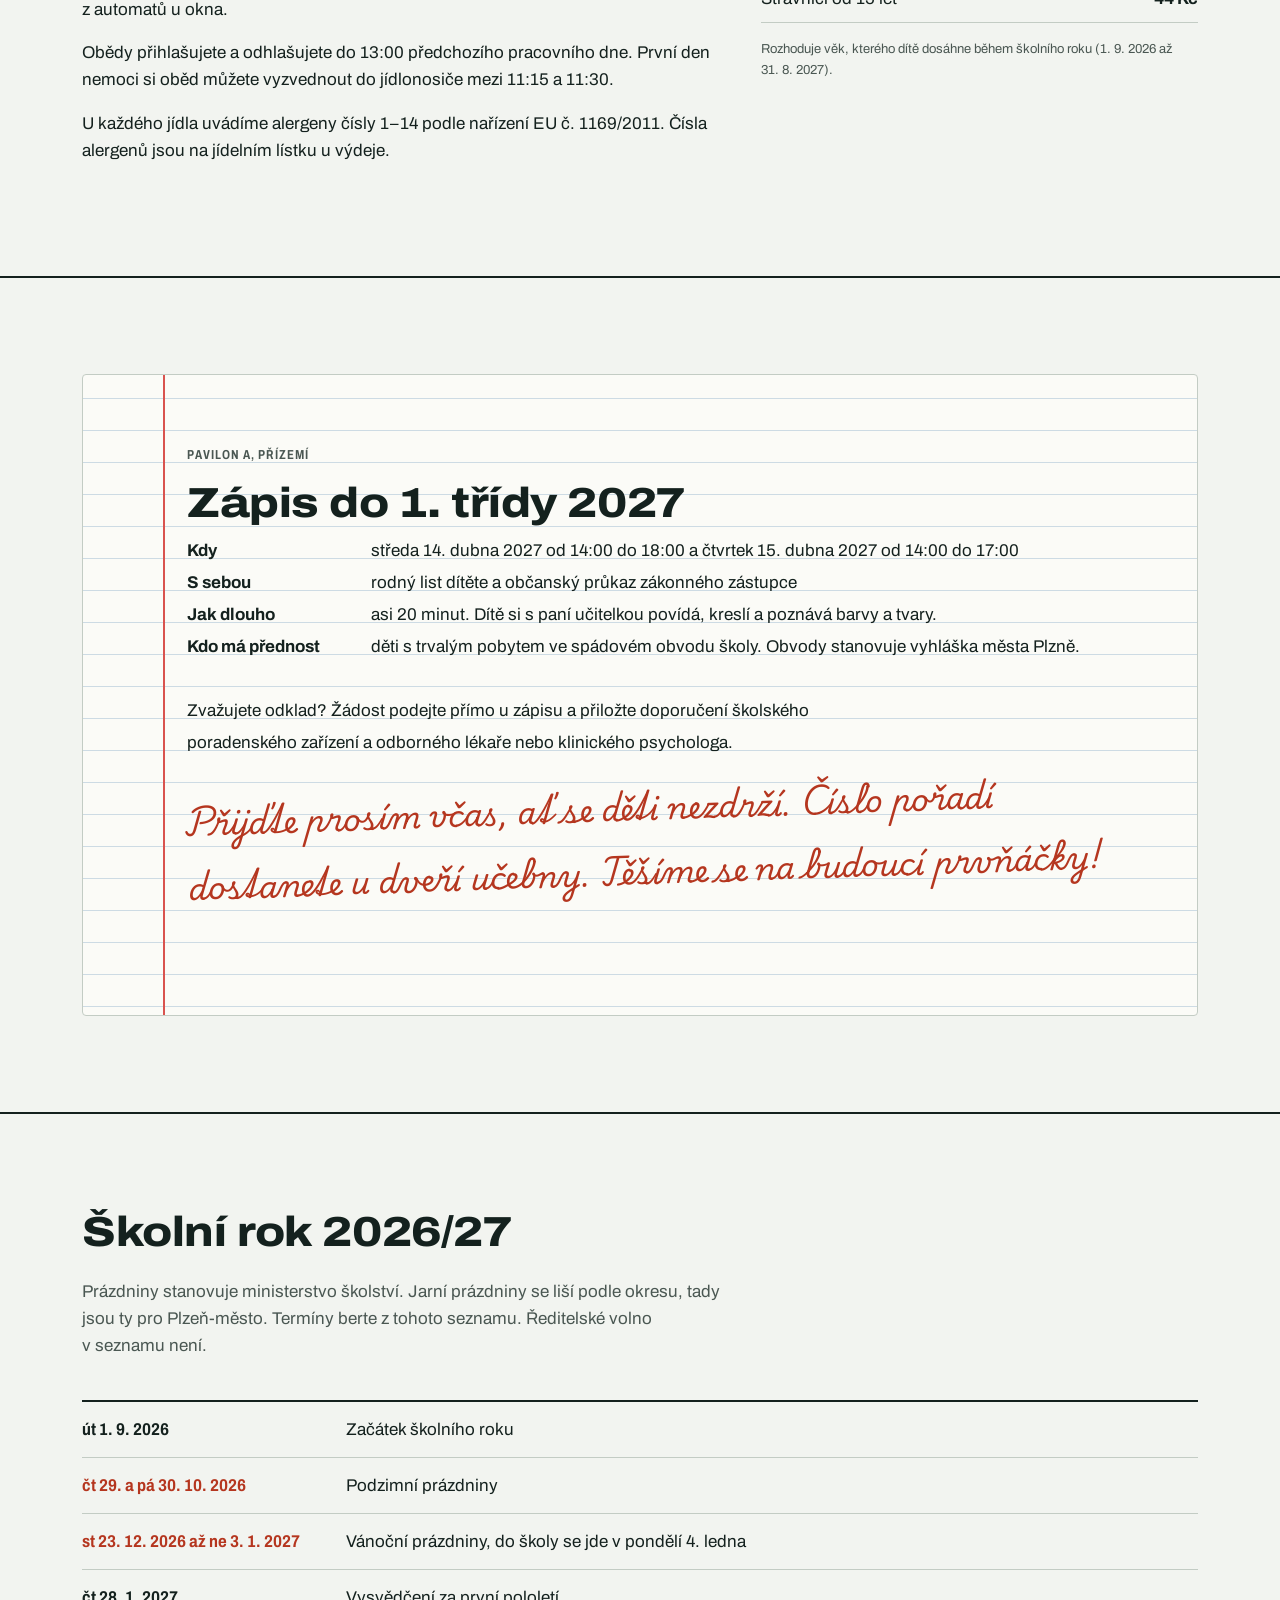
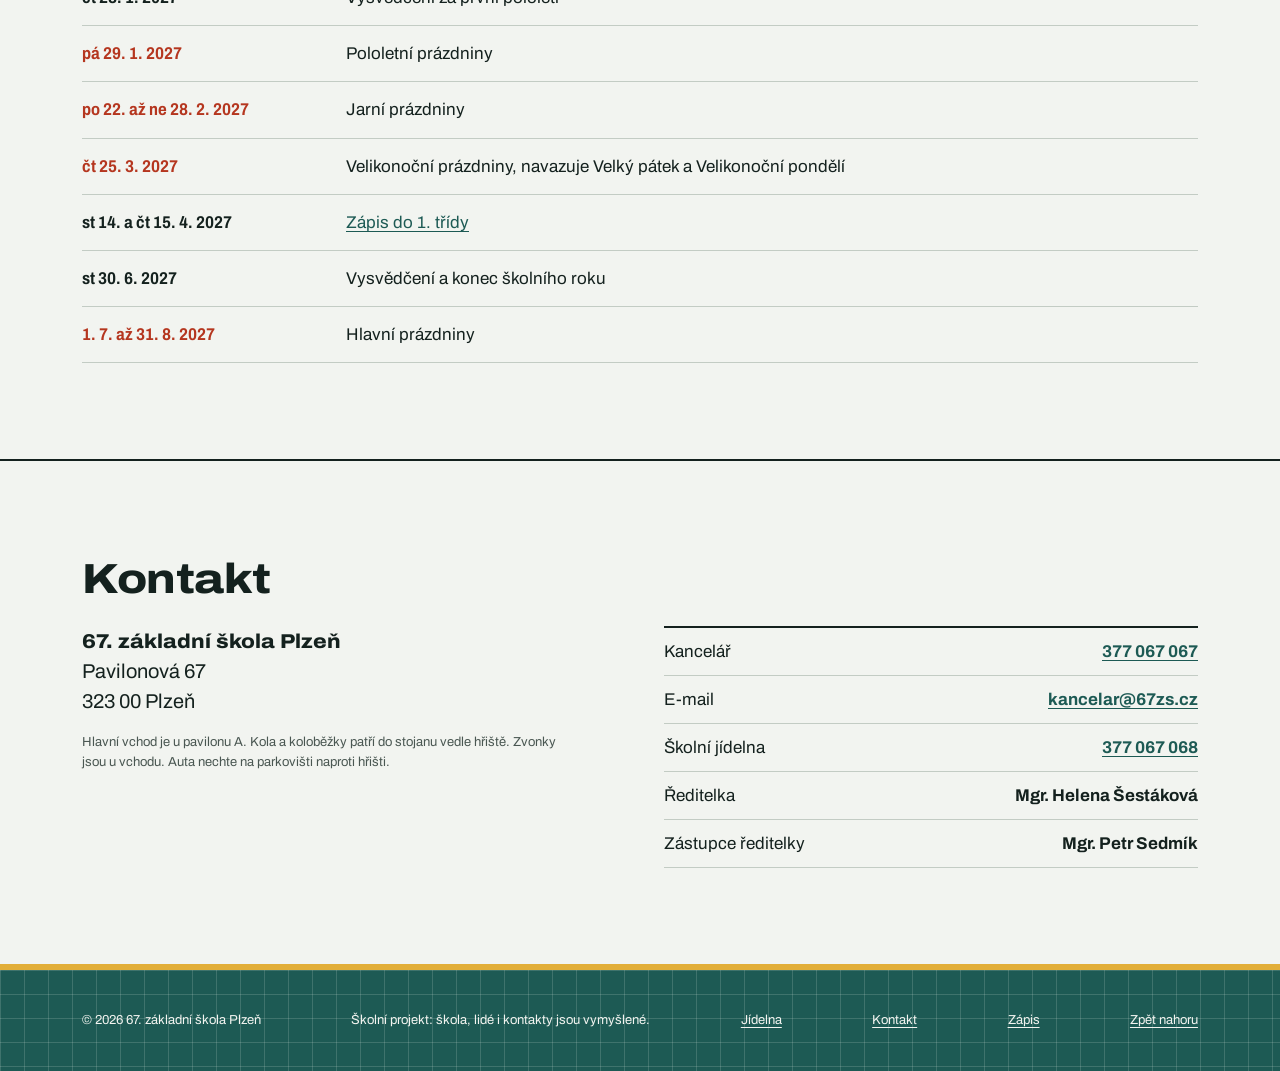
==== commit 0b52fb4c: "Jídelna: alergeny jsou na lístku u výdeje Co-authored-by: Matyas <271166736+matyasnoll10-svg@users.n" ====
--- a/index.html
+++ b/index.html
@@ -336,7 +336,7 @@
             <h2 id="nadpis-jidelna">Školní jídelna</h2>
             <p>Každý den vaříme dvě hlavní jídla, k&nbsp;tomu polévku a&nbsp;nápoj. Dvakrát týdně je navíc ovoce nebo zeleninový salát. Salát je v&nbsp;misce u&nbsp;výdeje. Nápoj si děti nalévají samy z&nbsp;automatů u&nbsp;okna.</p>
             <p>Obědy přihlašujete a&nbsp;odhlašujete do&nbsp;13:00 předchozího pracovního dne. První den nemoci si oběd můžete vyzvednout do&nbsp;jídlonosiče mezi 11:15 a&nbsp;11:30.</p>
-            <p>U&nbsp;každého jídla uvádíme alergeny čísly 1–14 podle nařízení EU č.&nbsp;1169/2011.</p>
+            <p>U&nbsp;každého jídla uvádíme alergeny čísly 1–14 podle nařízení EU č.&nbsp;1169/2011. Čísla alergenů jsou na&nbsp;jídelním lístku u&nbsp;výdeje.</p>
           </div>
 
           <div class="col-lg-5">
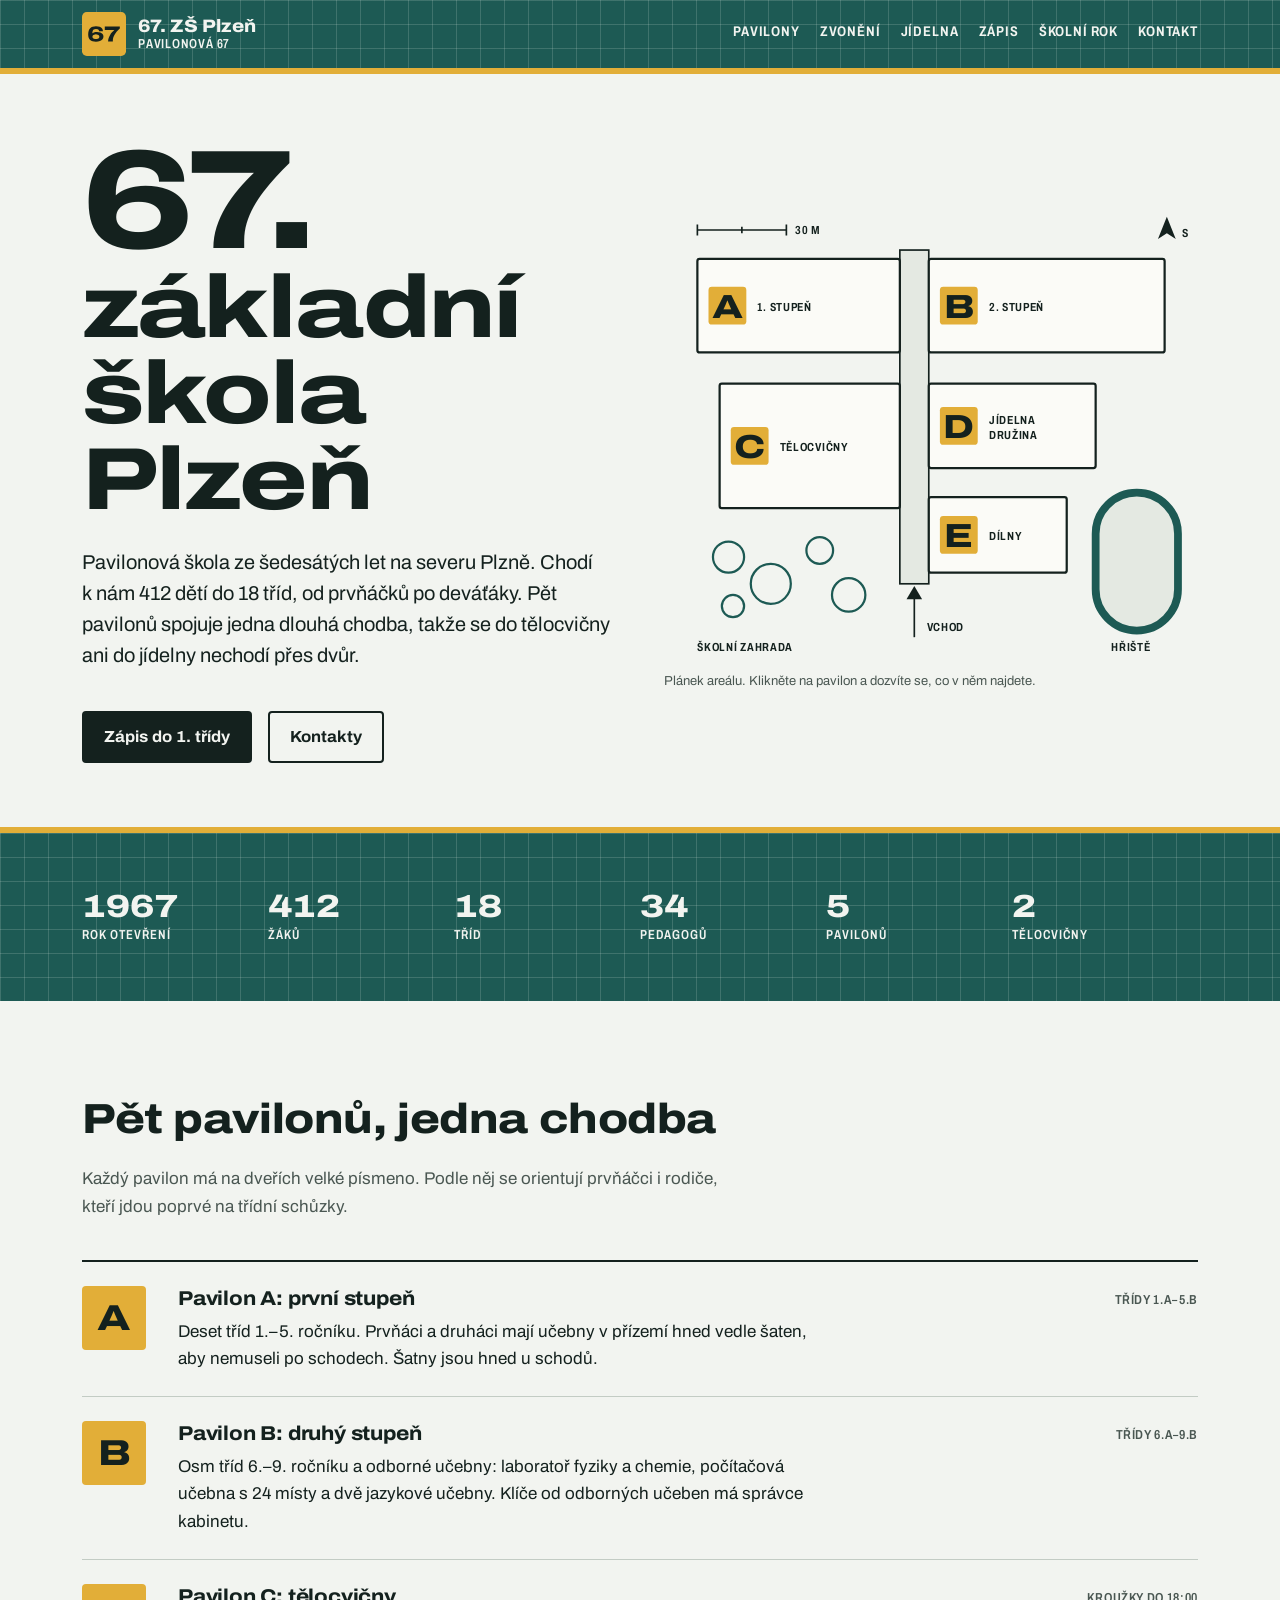
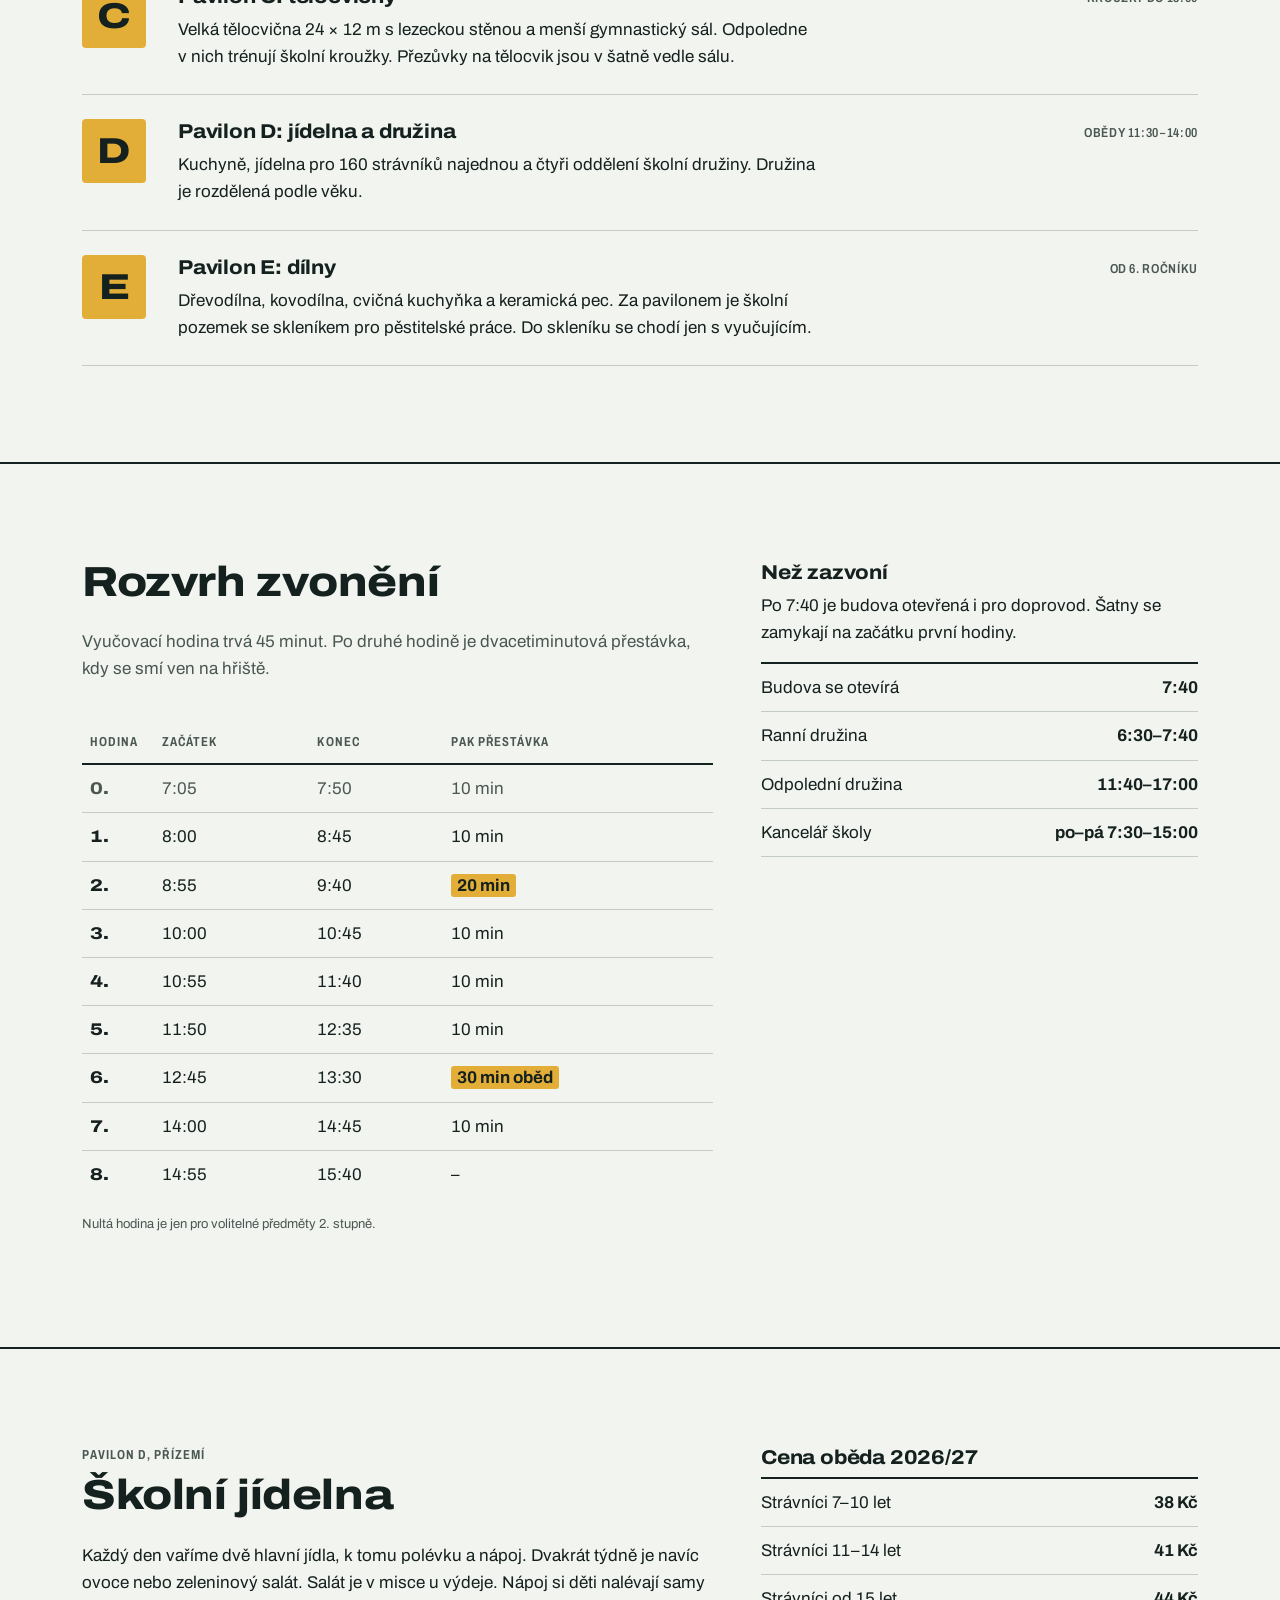
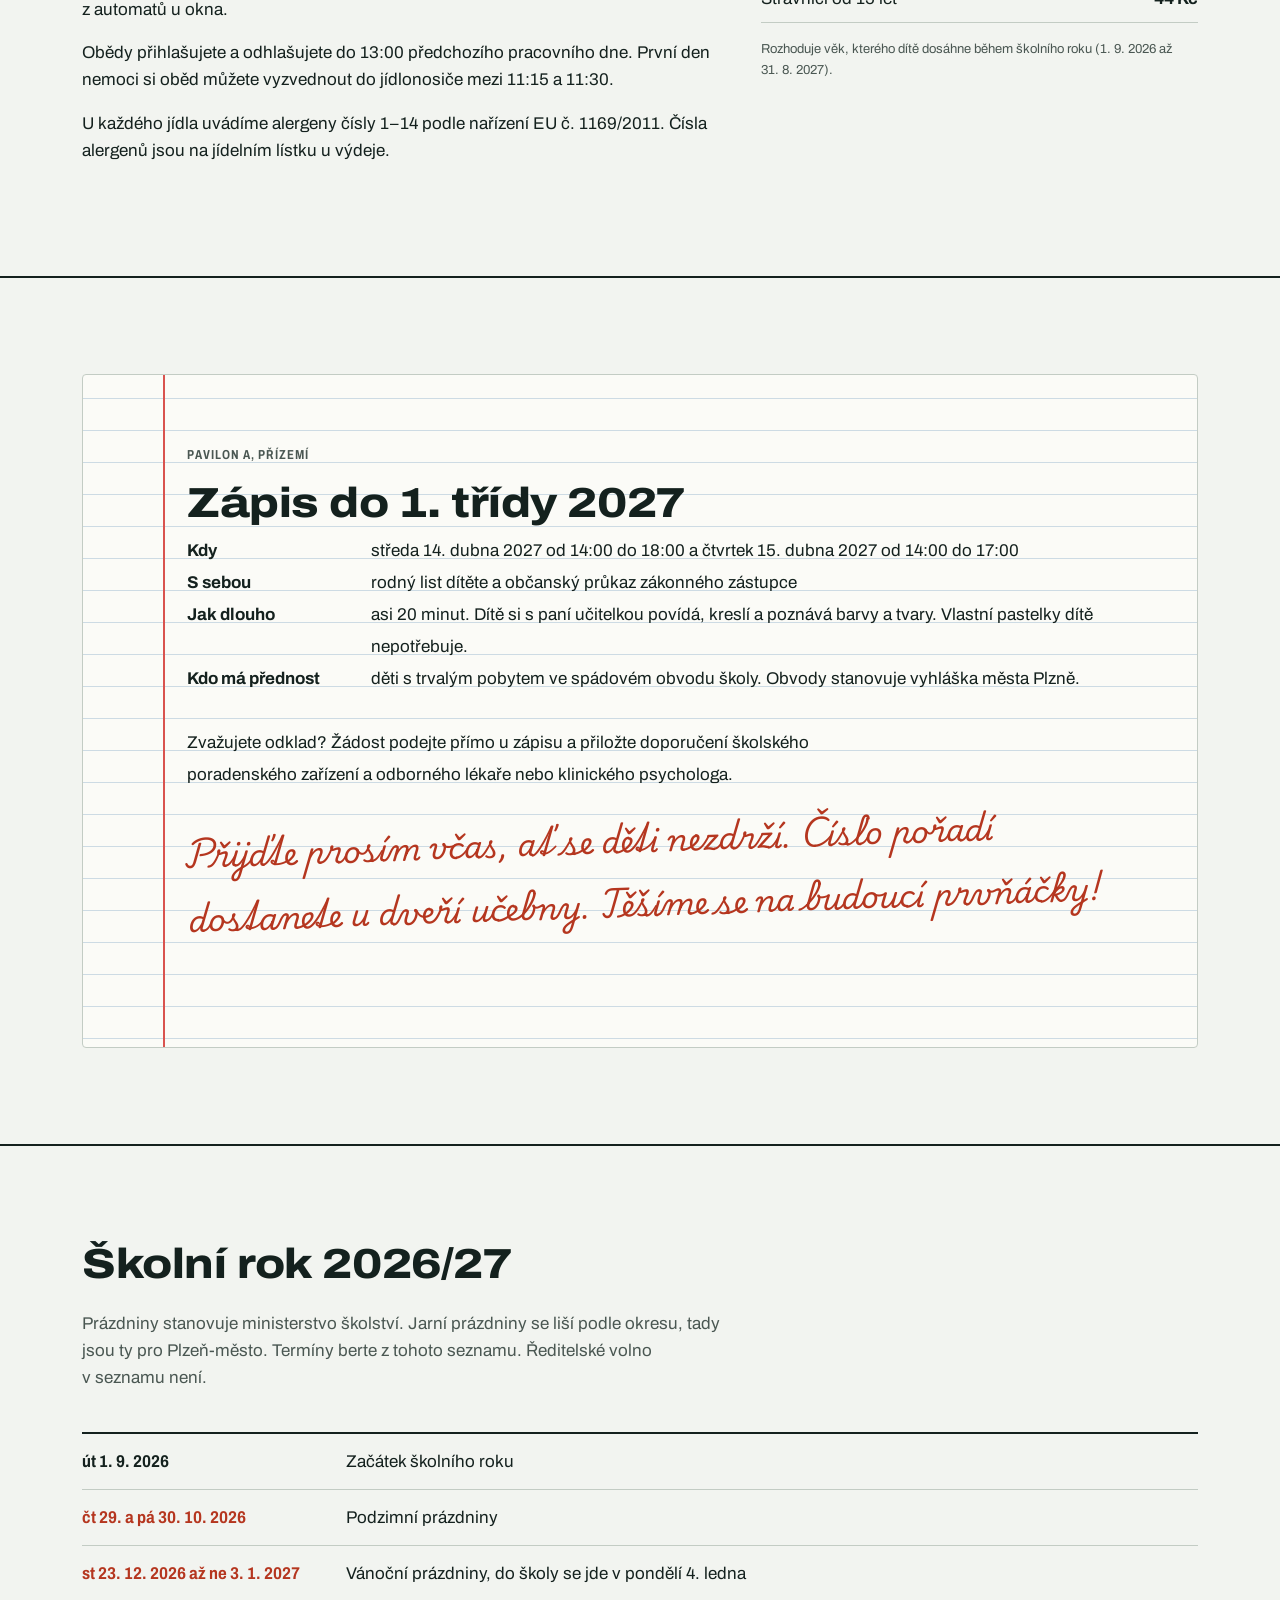
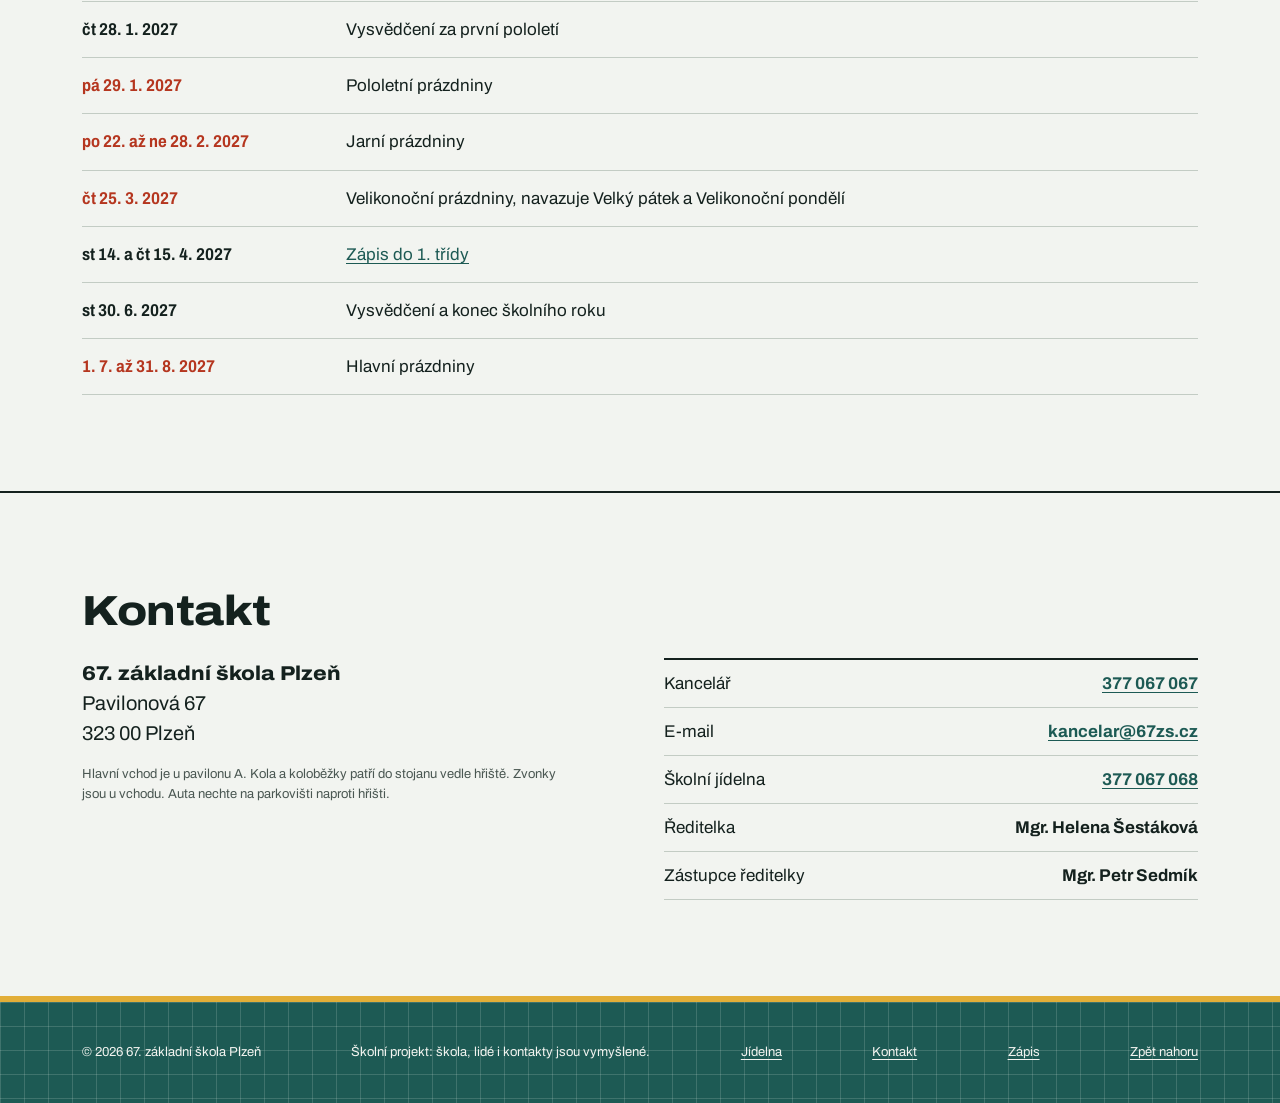
==== commit 21d9a02b: "Zápis: vlastní pastelky netřeba Co-authored-by: Matyas <271166736+matyasnoll10-svg@users.noreply.git" ====
--- a/index.html
+++ b/index.html
@@ -360,7 +360,7 @@
           <dl>
             <div><dt>Kdy</dt><dd>středa 14.&nbsp;dubna 2027 od&nbsp;14:00 do&nbsp;18:00 a&nbsp;čtvrtek 15.&nbsp;dubna 2027 od&nbsp;14:00 do&nbsp;17:00</dd></div>
             <div><dt>S&nbsp;sebou</dt><dd>rodný list dítěte a&nbsp;občanský průkaz zákonného zástupce</dd></div>
-            <div><dt>Jak dlouho</dt><dd>asi 20&nbsp;minut. Dítě si s&nbsp;paní učitelkou povídá, kreslí a&nbsp;poznává barvy a&nbsp;tvary.</dd></div>
+            <div><dt>Jak dlouho</dt><dd>asi 20&nbsp;minut. Dítě si s&nbsp;paní učitelkou povídá, kreslí a&nbsp;poznává barvy a&nbsp;tvary. Vlastní pastelky dítě nepotřebuje.</dd></div>
             <div><dt>Kdo má přednost</dt><dd>děti s&nbsp;trvalým pobytem ve&nbsp;spádovém obvodu školy. Obvody stanovuje vyhláška města Plzně.</dd></div>
           </dl>
           <p>Zvažujete odklad? Žádost podejte přímo u&nbsp;zápisu a&nbsp;přiložte doporučení školského poradenského zařízení a&nbsp;odborného lékaře nebo klinického psychologa.</p>
